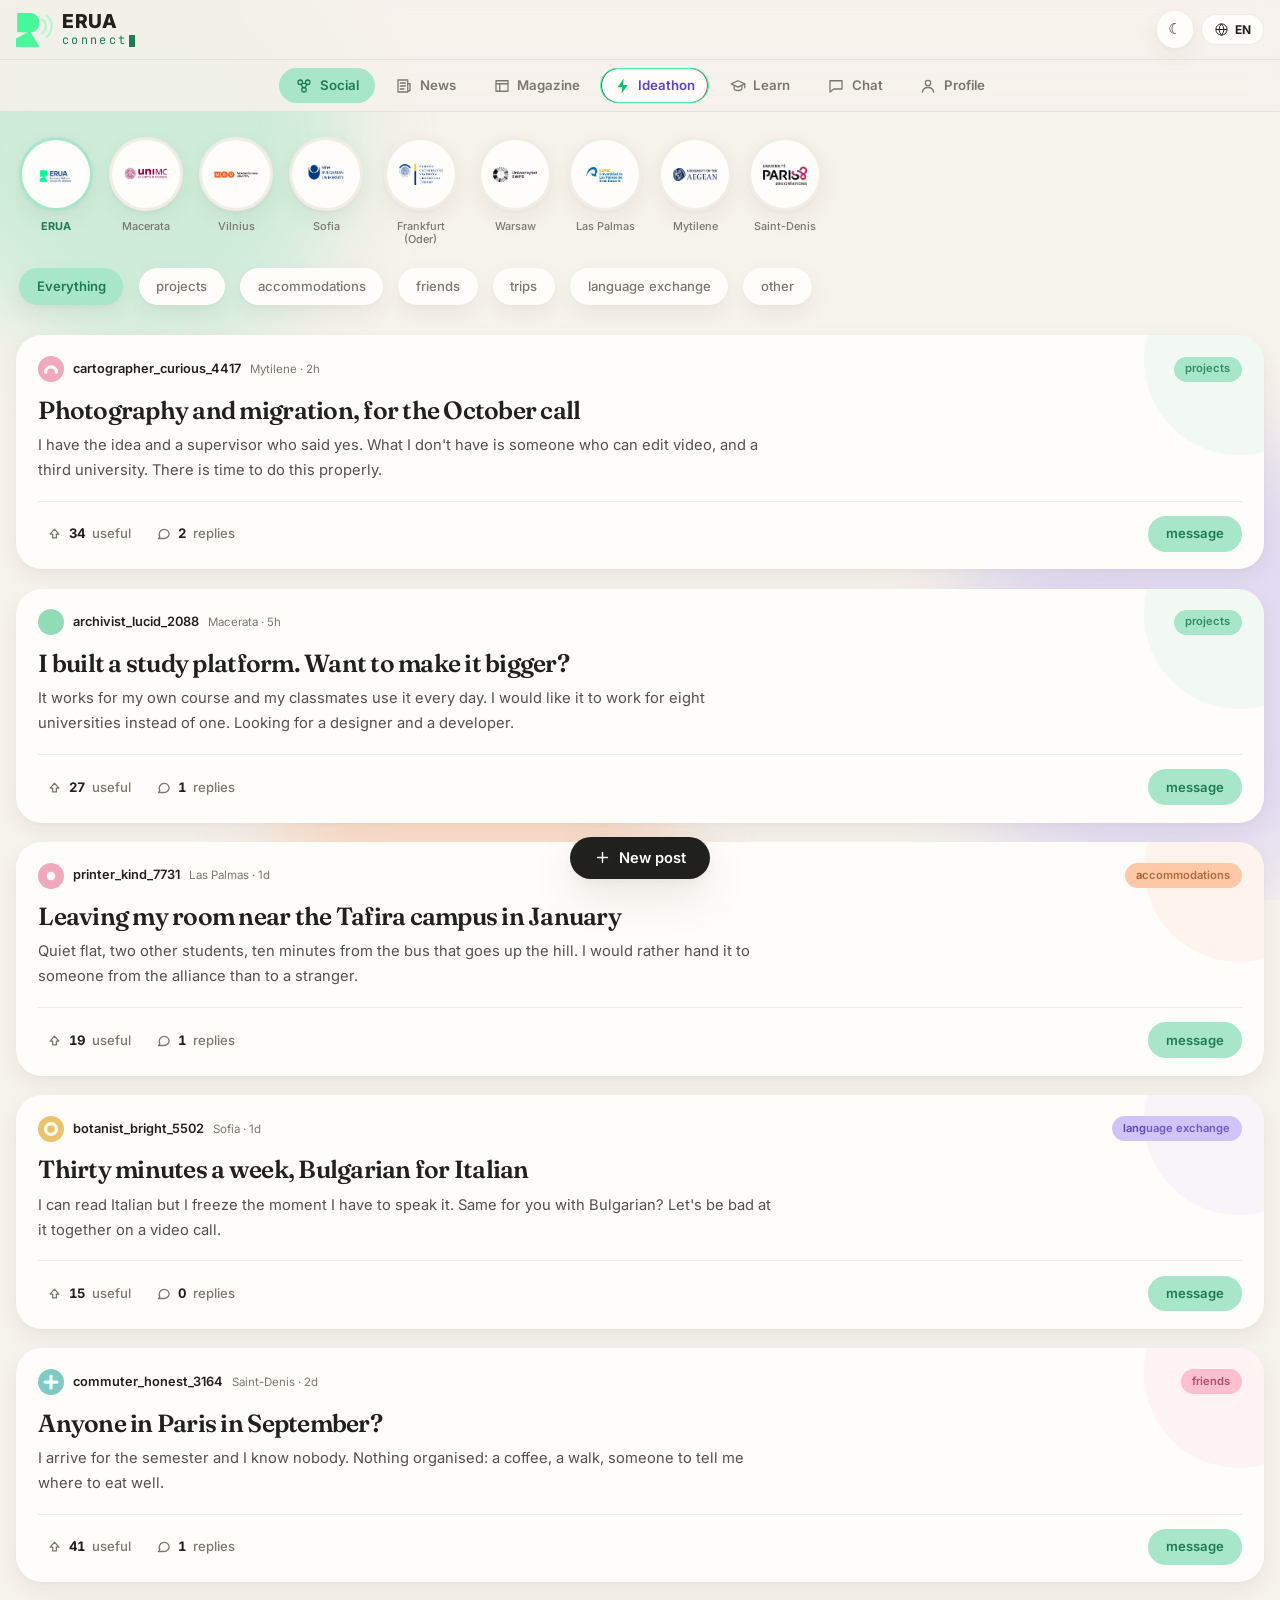
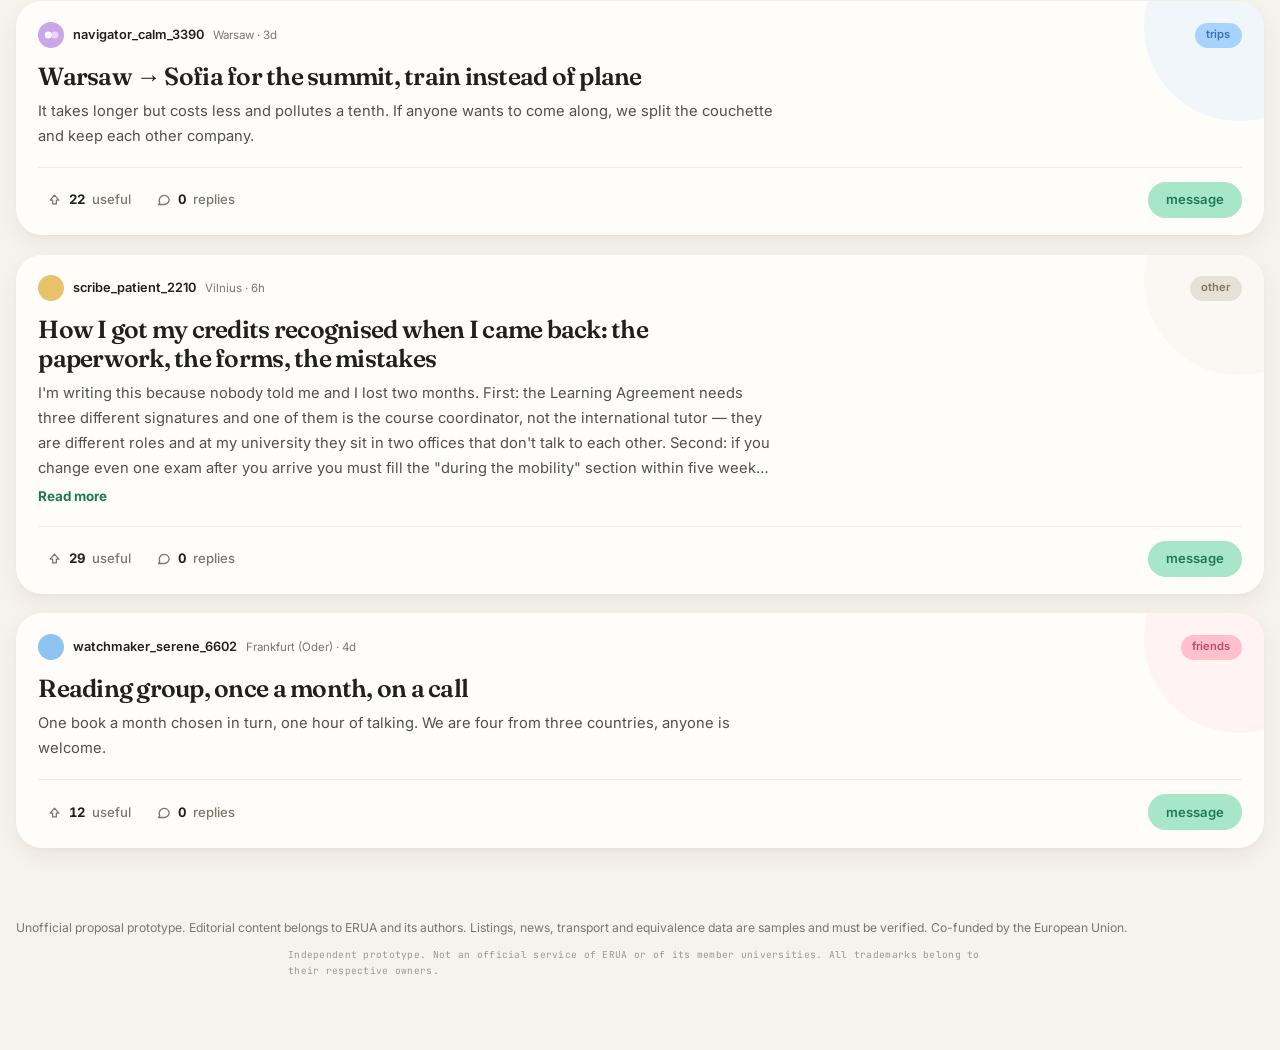
==== index.html @ 78e5e122 "index.html — salvataggio automatico 14/08/2026 23:37" ====
<!DOCTYPE html>
<html lang="en">
<head>
<meta charset="UTF-8">
<meta name="viewport" content="width=device-width, initial-scale=1.0">
<title>Catch-Up · ERUA</title>

<!-- ERUA connect — struttura della pagina.
     Qui dentro c'è solo il markup: lo stile sta in `stile/`, il codice in
     `moduli/`, i testi in `testi/`, i contenuti in `dati/`, le fotografie
     in `immagini/`. Prima era tutto in questo file, 813 KB.
     Vedi riferimento.md §2.4 e STATO.md. -->

<link rel="preconnect" href="https://fonts.googleapis.com">
<link rel="preconnect" href="https://fonts.gstatic.com" crossorigin>

<!-- Prima che il browser chieda la prima fotografia deve arrivare in
     fondo a una fila: questo file, poi `avvio.js` (che è un modulo, e i
     moduli partono differiti), poi gli import del nucleo e della
     navigazione, poi l'import dinamico della rivista, poi il file dei
     dati — e solo allora esistono gli `<img>` da chiedere. Quando le
     fotografie stavano dentro la pagina in base64 (813 KB, fino al
     10/08) questa fila non c'era: erano già qui.

     Non si può togliere la fila senza tornare al file unico, ma si
     possono chiedere in anticipo i moduli che la compongono, invece di
     scoprirli uno dopo l'altro. Solo quelli della prima schermata: gli
     altri devono restare su richiesta (riferimento.md §2.4). -->
<link rel="modulepreload" href="avvio.js">
<link rel="modulepreload" href="configurazione.js">
<link rel="modulepreload" href="moduli/lingua.js">
<link rel="modulepreload" href="moduli/nucleo.js">
<link rel="modulepreload" href="moduli/loghi-incorporati.js">
<link rel="modulepreload" href="moduli/navigazione.js">
<link href="https://fonts.googleapis.com/css2?family=Fraunces:ital,opsz,wght@0,9..144,400..700;1,9..144,400..600&family=Inter:wght@400;500;600;700;800&family=JetBrains+Mono:wght@400;500;700&family=Source+Serif+4:opsz,wght@8..60,400;8..60,600;8..60,700&display=swap" rel="stylesheet">

<!-- L'ordine di questi fogli è quello del file originale e non va
     cambiato: alcune regole si sovrascrivono a vicenda, e spostarne una
     più in su o più in giù cambia l'aspetto delle schede. -->
<link rel="stylesheet" href="stile/base.css">
<link rel="stylesheet" href="stile/rivista.css">
<link rel="stylesheet" href="stile/articolo.css">
<link rel="stylesheet" href="stile/ascolta.css">
<link rel="stylesheet" href="stile/notizie.css">
<link rel="stylesheet" href="stile/sociale.css">
<link rel="stylesheet" href="stile/storie.css">
<link rel="stylesheet" href="stile/ideathon.css">
<link rel="stylesheet" href="stile/didattica.css">
<link rel="stylesheet" href="stile/aula.css">
</head>
<body>
<div class="macchie" aria-hidden="true">
  <svg class="m1" viewBox="0 0 200 200"><path fill="#A8E6C9" d="M43 -60C58 -49 73 -38 79 -22C85 -6 82 14 74 32C66 50 53 65 36 72C19 79 -2 78 -21 71C-40 64 -57 51 -68 33C-79 15 -84 -8 -77 -27C-70 -46 -51 -61 -32 -70C-13 -79 7 -82 23 -78C39 -74 51 -63 43 -60Z" transform="translate(100 100)"/></svg>
  <svg class="m2" viewBox="0 0 200 200"><path fill="#CFC4F7" d="M52 -63C66 -51 74 -33 76 -15C78 3 74 21 64 37C54 53 38 67 19 73C0 79 -21 77 -40 68C-59 59 -76 43 -82 24C-88 5 -83 -18 -71 -35C-59 -52 -40 -63 -21 -70C-2 -77 17 -80 32 -76C47 -72 38 -75 52 -63Z" transform="translate(100 100)"/></svg>
  <svg class="m3" viewBox="0 0 200 200"><path fill="#FFC9A8" d="M48 -57C61 -46 68 -28 71 -10C74 8 73 27 64 43C55 59 38 72 19 76C0 80 -21 75 -39 65C-57 55 -72 40 -78 21C-84 2 -81 -21 -70 -38C-59 -55 -40 -66 -21 -71C-2 -76 17 -75 31 -71C45 -67 35 -68 48 -57Z" transform="translate(100 100)"/></svg>
</div>

<header>
  <!-- Il marchio non si traduce: "ERUA connect" è un nome proprio, e
       Google Translate altrimenti lo rende "ERUA si connette" o simili.
       `translate="no"` lo dice al traduttore, la classe `notranslate` è
       la forma che Google riconosce da sempre: tenerle entrambe costa
       nulla e copre entrambi i casi. -->
  <a class="logo notranslate" translate="no" href="#social" aria-label="ERUA connect">
    <svg class="simbolo" viewBox="0 0 1020 932" aria-hidden="true">
      <path d="M404 0 L440 6 L483 20 L508 32 L524 42 L553 64 L581 92 L603 122 L624 162 L634 190 L643 238 L644 272 L641 308 L627 360 L604 406 L575 444 L550 468 L520 490 L495 504 L471 514 L445 522 L408 530 L408 532 L644 932 L0 932 L0 696 L308 532 L31 530 L31 0 Z" fill="#48F89B"/>
      <g fill="none" stroke="#48F89B" stroke-width="62" stroke-linecap="round">
        <path d="M714 176a230 230 0 0 1 0 380" class="onda o1"/>
        <path d="M846 76a385 385 0 0 1 0 580" class="onda o2"/>
      </g>
    </svg>
    <span class="lockup notranslate" translate="no"><b>ERUA</b><i>connect</i></span>
  </a>
  <div class="destra">
    <button class="btn-tema" id="btn-tema" aria-label="Switch theme">☾</button>
    <div id="google_translate_element" style="display:none"></div>
    <div id="lang-box" class="notranslate" translate="no">
      <button id="lang-btn" type="button" aria-haspopup="true" aria-expanded="false">
        <svg viewBox="0 0 24 24" aria-hidden="true"><circle cx="12" cy="12" r="9"/><path d="M3 12h18"/><path d="M12 3a15 15 0 0 1 4 9 15 15 0 0 1-4 9 15 15 0 0 1-4-9 15 15 0 0 1 4-9Z"/></svg>
        <span id="lang-label">EN</span>
      </button>
      <div id="lang-menu" hidden>
        <div class="lang-nota" translate="no">
          <span class="lang-nota-badge" aria-hidden="true">AI</span>
          <div>
            <span class="lang-nota-eyebrow">AI translation</span>
            <span class="lang-nota-testo">Auto-generated — it may contain mistakes.</span>
          </div>
        </div>
        <button data-lang="en" aria-pressed="true">English</button>
        <button data-lang="it">Italiano</button>
        <button data-lang="fr">Français</button>
        <button data-lang="de">Deutsch</button>
        <button data-lang="es">Español</button>
        <button data-lang="bg">Български</button>
        <button data-lang="pl">Polski</button>
        <button data-lang="el">Ελληνικά</button>
        <button data-lang="lt">Lietuvių</button>
        <button data-lang="da">Dansk</button>
        <button data-lang="pt">Português</button>
        <button data-lang="zh-CN">中文</button>
        <button data-lang="ar">العربية</button>
        <button data-lang="hi">हिन्दी</button>
        <button data-lang="ru">Русский</button>
        <button data-lang="ja">日本語</button>
      </div>
    </div>
  </div>
</header>

<!-- P7 — la traduzione automatica è contenuto prodotto da una macchina e
     va marcata come tale. Il testo lo scrive moduli/lingua.js pescandolo
     da configurazione.js; resta visibile per tutto il tempo in cui la
     pagina è tradotta. -->
<p class="avviso-traduzione" id="avviso-traduzione" role="status" translate="no" hidden></p>

<nav class="tabs" role="tablist" aria-label="Sezioni">
  <button class="tab-btn" role="tab" data-tab="social" aria-selected="true">
    <svg viewBox="0 0 24 24"><circle cx="7" cy="7" r="3"/><circle cx="17" cy="7" r="3"/><circle cx="12" cy="17" r="3"/><path d="M9.6 8.4 14.4 8.4M8.2 9.6 10.6 14.6M15.8 9.6 13.4 14.6"/></svg>
    <span translate="no" data-i18n="Social">Social</span>
  </button>
  <button class="tab-btn" role="tab" data-tab="news" aria-selected="false">
    <svg viewBox="0 0 24 24"><path d="M4 4h13v16H4zM17 9h3v9a2 2 0 0 1-3 0zM7 8h7M7 12h7M7 16h5"/></svg>
    <span translate="no" data-i18n="News">News</span>
  </button>
  <button class="tab-btn" role="tab" data-tab="magazine" aria-selected="false">
    <svg viewBox="0 0 24 24"><path d="M4 5h16v14H4zM4 9h16M9 9v10"/></svg>
    <span translate="no" data-i18n="Magazine">Magazine</span>
  </button>
  <!-- Ideathon: la voce è marcata apposta. È l'unica sezione dove si
       compete per soldi veri, fuori dall'alleanza, ed è quella che in
       sede istituzionale interessa di più: va vista subito. -->
  <button class="tab-btn acceso" role="tab" data-tab="ideathon" aria-selected="false">
    <svg viewBox="0 0 24 24"><path d="M13 2 4.5 13.5H11l-1 8.5 8.5-11.5H12z"/></svg>
    <span translate="no" data-i18n="Ideathon">Ideathon</span>
  </button>
  <button class="tab-btn" role="tab" data-tab="study" aria-selected="false">
    <svg viewBox="0 0 24 24"><path d="M3 9.2 12 5l9 4.2-9 4.2z"/><path d="M6.8 11.4v3.9c0 1.5 2.3 2.7 5.2 2.7s5.2-1.2 5.2-2.7v-3.9"/><path d="M21 9.2v5.2"/></svg>
    <span translate="no" data-i18n="Learn">Learn</span>
  </button>
  <button class="tab-btn" role="tab" data-tab="chat" aria-selected="false">
    <svg viewBox="0 0 24 24"><path d="M4 5h16v11H9l-5 4z"/></svg>
    <span translate="no" data-i18n="Chat">Chat</span>
  </button>
  <button class="tab-btn" role="tab" data-tab="profilo" aria-selected="false">
    <svg viewBox="0 0 24 24"><circle cx="12" cy="8" r="3.6"/><path d="M4.5 20c.8-4 3.8-6 7.5-6s6.7 2 7.5 6"/></svg>
    <span translate="no" data-i18n="Profile">Profile</span>
  </button>
</nav>

<!-- ============ MAGAZINE ============ -->
<section class="pannello" id="p-magazine" role="tabpanel">
  <nav class="modi-mag" id="modi-mag" role="tablist" aria-label="Magazine">
    <button class="modo-mag on" data-mag="leggi" role="tab" aria-selected="true">
      <span data-it="Catch-up!" data-en="Catch-up!">Catch-up!</span></button>
    <button class="modo-mag" data-mag="ascolta" role="tab" aria-selected="false">
      <span data-it="Podcast" data-en="Podcast">Podcast</span></button>
  </nav>
  <div id="mag-leggi">
  <nav class="numeri" id="numeri" role="group" aria-label="Numero della rivista"></nav>
  <div class="storie" id="storie" role="group" aria-label="Filtra per ateneo"></div>

  <div class="barra-feed">
    <button class="chip" id="chip-tutti" aria-pressed="true" translate="no" data-i18n="All">All</button>
    <button class="chip" id="chip-salvati" aria-pressed="false">🔖 Saved <span id="n-salvati">0</span></button>
  </div>
  <div class="griglia" id="feed-griglia"></div>
  </div>
  <div id="mag-ascolta" hidden></div>
  <div class="pod-lettore" id="pod-lettore" hidden>
    <button class="pl-quad" id="pl-quad" aria-label="Play" type="button">
      <img id="pl-thumb" alt="" loading="lazy">
      <span class="pl-onda" id="pl-onda" aria-hidden="true"></span>
      <span class="pl-go" id="pl-go" aria-hidden="true"></span>
      <div class="pl-video" id="pl-video"></div>
    </button>
    <span class="pl-testi"><b id="pl-tit"></b><i id="pl-sub"></i></span>
    <span class="pl-barra"><i id="pl-riemp"></i></span>
    <span class="pl-d" id="pl-d"></span>
    <button class="pl-x" id="pl-x" aria-label="Close" type="button">&#10005;</button>
  </div>
</section>

<!-- ============ STUDY (vetrina) ============ -->
<!-- IDEATHON — un bando europeo vero e chi si sta organizzando per vincerlo.
     Il bando (New European Bauhaus Prizes, Strand B) è reale: categorie,
     premi e sito ufficiale sono quelli della Commissione. Squadre e
     studenti sono inventati per mostrare come funzionerebbe, e la
     sezione lo dichiara in fondo invece di lasciarlo intuire. -->
<section class="pannello" id="p-ideathon" role="tabpanel">
  <!-- Il banner contiene tutto quello che riguarda il bando: gli altri
       bandi fra cui scegliere, la spiegazione e i progetti premiati.
       Prima erano tre blocchi in fila sotto, e chi scorreva li leggeva
       come tre argomenti diversi invece che come uno solo. Quello che
       non entra in un banner senza affollarlo si apre in un foglio. -->
  <div id="idea-bando"></div>
  <div id="idea-conta"></div>
  <div id="idea-squadre"></div>
  <div id="idea-soli"></div>
  <p class="idea-nota" id="idea-nota"></p>
</section>

<section class="pannello" id="p-study" role="tabpanel">


  <div class="st-vie" id="st-vie" role="group" aria-label="Areas"></div>
  <div class="storie st-atenei" id="st-atenei" role="group" aria-label="Universities"></div>
  <div class="st-chips" id="st-chips" role="group" aria-label="Subjects"></div>
  <div id="st-gruppi"></div>

  <p class="st-note" data-it="Contenuti aperti incorporati da YouTube (dominio no-cookie, caricati solo al clic): «Introduction to Psychology» — Open Yale Courses, licenza CC BY-NC-SA; «Justice» — canale ufficiale del corso di M. Sandel, Harvard; «How to Speak» — MIT OpenCourseWare, CC BY-NC-SA; ERUA Podcast — canale ufficiale ERUA, qui usato come video segnaposto dell’area From Students. Progressi, piani di studio e la chat della study room sono di esempio. La disposizione della scrivania e le tue note restano solo su questo dispositivo." data-en="Open content embedded from YouTube (no-cookie domain, loaded only on click): “Introduction to Psychology” — Open Yale Courses, CC BY-NC-SA; “Justice” — official channel of M. Sandel’s Harvard course; “How to Speak” — MIT OpenCourseWare, CC BY-NC-SA; ERUA Podcast — official ERUA channel, used here as the placeholder video for the From Students area. Progress, study plans and the study-room chat are sample data. Desk layout and your notes stay on this device only.">Contenuti aperti incorporati da YouTube.</p>
</section>
<div class="st-velo" id="st-velo"></div>
<div class="st-sheet" id="st-sheet" role="dialog" aria-modal="true" aria-label="Course"></div>

<div class="st-aula" id="st-aula" role="dialog" aria-modal="true" aria-label="Lesson">
  <div class="aula-sfondo" aria-hidden="true">
    <svg class="asf1" viewBox="0 0 200 200"><ellipse cx="100" cy="100" rx="100" ry="88" fill="var(--menta)"/></svg>
    <svg class="asf2" viewBox="0 0 200 200"><ellipse cx="100" cy="100" rx="92" ry="100" fill="var(--lavanda)"/></svg>
    <svg class="asf3" viewBox="0 0 200 200"><ellipse cx="100" cy="100" rx="100" ry="94" fill="var(--pesca)"/></svg>
  </div>
  <div class="aula-testa">
    <button class="aula-indietro" id="aula-indietro">← <span translate="no" data-i18n="Back">Back</span></button>
    <div class="aula-titoli">
      <div class="kick" id="aula-kick"></div>
      <div class="tit" id="aula-tit"></div>
    </div>
    <div class="aula-dock" id="aula-dock" role="group" aria-label="Compartments"></div>
    <button class="aula-reset" id="aula-reset"><svg viewBox="0 0 24 24"><path d="M3 12a9 9 0 1 0 2.9-6.6"/><path d="M3 4v5h5"/></svg><span translate="no" data-i18n="Tidy up">Tidy up</span></button>
    <button class="aula-aiuto" id="aula-aiuto" aria-label="How this works" title="How this works">?</button>
    <button class="stsh-x" id="aula-x" aria-label="Close">✕</button>
  </div>
  <div class="aula-scrivania" id="aula-scrivania" data-slots="3">
    <section class="pann" data-pann="video" aria-label="Video">
      <header class="pann-testa"><span class="pt-punto" style="background:var(--ps,var(--cielo-s))"></span><b data-it="Lezione" data-en="Lesson">Lezione</b><span class="pt-tratto" aria-hidden="true"></span><span class="pt-presa" aria-hidden="true">⋮⋮</span></header>
      <div class="pann-corpo corpo-video"><div id="aula-player"></div></div>
      <div class="aula-comandi" id="aula-comandi" role="group" aria-label="Skip">
        <button class="cm" data-salto="-30" title="−30 s">−30s</button>
        <button class="cm" data-salto="-10" title="−10 s">−10s</button>
        <button class="cm" data-salto="10" title="+10 s">+10s</button>
        <button class="cm" data-salto="30" title="+30 s">+30s</button>
      </div>
    </section>
    <section class="pann" data-pann="tr" id="aula-tr" aria-label="Transcription">
      <header class="pann-testa" id="tr-testa"><span class="pt-punto" style="background:var(--lavanda-s)"></span><b>Transcription</b><span class="fonte" id="tr-fonte"></span><span class="pt-tratto" aria-hidden="true"></span>
        <button class="bd-btn" id="tr-stampa"><svg viewBox="0 0 24 24"><path d="M6 9V3h12v6"/><path d="M6 18H4a2 2 0 0 1-2-2v-5a2 2 0 0 1 2-2h16a2 2 0 0 1 2 2v5a2 2 0 0 1-2 2h-2"/><rect x="6" y="14" width="12" height="8" rx="1"/></svg><span translate="no" data-i18n="Print">Print</span></button>
        <span class="pt-presa" aria-hidden="true">⋮⋮</span></header>
      <div class="pann-corpo tr-corpo" id="tr-corpo"></div>
    </section>
    <section class="pann" data-pann="board" aria-label="Board">
      <header class="pann-testa"><span class="pt-punto" style="background:var(--menta-s)"></span><b>Board</b><span class="bd-conta" id="bd-conta"></span><span class="pt-tratto" aria-hidden="true"></span>
        <button class="bd-btn" id="bd-stampa"><svg viewBox="0 0 24 24"><path d="M6 9V3h12v6"/><path d="M6 18H4a2 2 0 0 1-2-2v-5a2 2 0 0 1 2-2h16a2 2 0 0 1 2 2v5a2 2 0 0 1-2 2h-2"/><rect x="6" y="14" width="12" height="8" rx="1"/></svg><span data-it="Stampa / PDF" data-en="Print / PDF">Stampa / PDF</span></button>
        <span class="pt-presa" aria-hidden="true">⋮⋮</span></header>
      <div class="pann-corpo corpo-board">
        <div class="bd-hint" data-it="Scrivi liberamente, come su un bloc notes: si salva da solo. Le sottolineature dalla trascrizione atterrano qui a capo, con la freccia per il tuo appunto." data-en="Write freely, like on a notepad: it saves itself. Highlights from the transcription land here on a new line, with the arrow for your note.">Scrivi liberamente, come su un bloc notes: si salva da solo. Le sottolineature dalla trascrizione atterrano qui a capo, con la freccia per il tuo appunto.</div>
        <div class="bd-foglio" id="bd-foglio" contenteditable="true" role="textbox" aria-multiline="true" spellcheck="false" aria-label="Board"></div>
      </div>
    </section>
  </div>
  <div class="aula-tut" id="aula-tut" hidden>
    <div class="aula-tut-card" role="dialog" aria-modal="true" aria-label="How the study room works">
      <div class="aula-tut-kick" translate="no" data-i18n="Your study room">Your study room</div>
      <h3 translate="no" data-i18n="Build it the way you like">Build it the way you like</h3>
      <div class="aula-tut-corpo">
      <div class="aula-tut-anim" id="aula-tut-anim" aria-hidden="true"></div>
      <ul class="aula-tut-lista">
        <li><span class="ic" aria-hidden="true">⇄</span><div><b>Drag to swap.</b> Grab a panel by its header and drop it onto another to switch their places.</div></li>
        <li><span class="ic" aria-hidden="true">👁</span><div><b>Show or hide.</b> Use the eyes at the top to turn a panel off — the others grow to fill the space. One panel always stays on.</div></li>
        <li><span class="ic" aria-hidden="true">✎</span><div><b>Highlight &amp; note.</b> Select any line in the transcription and hit Highlight: it drops onto the board with an arrow, ready for your own note.</div></li>
        <li><span class="ic" aria-hidden="true">✓</span><div><b>It saves itself.</b> Your layout and your notes stay on this device — close and come back, they're still here.</div></li>
      </ul>
      </div>
      <button class="aula-tut-ok" id="aula-tut-ok" translate="no" data-i18n="Got it">Got it</button>
    </div>
  </div>
</div>
<div class="ev-float" id="ev-float">
  <button id="ev-add"><svg viewBox="0 0 24 24"><path d="m9 11-6 6v3h9l3-3"/><path d="m22 12-4.6 4.6a2 2 0 0 1-2.8 0l-5.2-5.2a2 2 0 0 1 0-2.8L14 4l8 8Z"/></svg><span translate="no" data-i18n="Highlight">Highlight</span></button>
  <span class="sep"></span>
  <button id="ev-del"><svg viewBox="0 0 24 24"><path d="M18 6 6 18M6 6l12 12"/></svg><span translate="no" data-i18n="Remove">Remove</span></button>
</div>

<!-- ============ NEWS ============ -->
<section class="pannello" id="p-news" role="tabpanel">

  <div class="storie" id="news-atenei" role="group" aria-label="Filter by university"></div>
  <div class="news-conta" id="news-conta"></div>
  <div class="news-lista" id="news-lista"></div>
  <nav class="news-pagine" id="news-pagine" aria-label="Pagine"></nav>
</section>

<!-- ============ SOCIAL ============ -->
<section class="pannello attivo" id="p-social" role="tabpanel">

  <!-- gli atenei, come nel magazine -->
  <div class="storie" id="sc-atenei" role="group" aria-label="Filter by university"></div>

  <!-- di cosa si parla -->
  <div class="fila sc-fila" id="sc-filtri" role="group" aria-label="Filter by topic"></div>

  <!-- i post -->
  <div class="sc-lista" id="thread-lista"></div>

  <button class="sc-piu" id="btn-apri-scrivi"><svg viewBox="0 0 24 24" width="17" height="17" fill="none" stroke="currentColor" stroke-width="2" stroke-linecap="round"><path d="M12 5v14M5 12h14"/></svg><span translate="no" data-i18n="New post">New post</span></button>

  <div class="sc-foglio" id="sc-foglio" hidden>
    <div class="sc-foglio-int">
      <div class="sc-chi">
        <span id="sc-mia-faccia"></span>
        <b id="mio-nick">—</b>
        <button class="sc-dado" id="btn-rigenera">↻ <span data-it="nuovo nome" data-en="new name">new name</span></button>
        <button class="sc-x" id="btn-chiudi-scrivi" aria-label="Close">✕</button>
      </div>
      <textarea id="board-testo" placeholder="What do you need? A teammate, a room, someone to travel with…" aria-label="New post"></textarea>
      <div class="fila sc-fila" id="chips-tag" style="padding:.7rem 0 0;margin:0"></div>
      <button class="sc-btn" id="btn-pubblica" style="width:100%;margin-top:.8rem" translate="no" data-i18n="Post">Post</button>
    </div>
  </div>
</section>

<!-- ============ CHAT ============ -->
<section class="pannello" id="p-chat" role="tabpanel">
  <div class="intesta">
    <span class="display">Chat</span>
    <p data-it="Messaggi diretti fra studenti dell'alleanza." data-en="Direct messages between students of the alliance.">Messaggi diretti fra studenti dell'alleanza.</p>
  </div>
  <span class="demo-mini" style="display:inline-block;margin-bottom:1rem" data-it="Anteprima · non ancora attiva" data-en="Preview · not switched on yet">Anteprima · non ancora attiva</span>
  <div class="tool">
    <h3 data-it="Perché non è ancora accesa" data-en="Why it is not on yet">Perché non è ancora accesa</h3>
    <p class="sub" data-it="Messaggi privati fra studenti di otto paesi richiedono moderazione, segnalazioni, blocco utenti e una risposta chiara alla domanda «chi risponde se succede qualcosa». È progettata, non attivata: seconda fase, quando l'alleanza decide chi la gestisce." data-en="Private messaging between students of eight countries needs moderation, reporting, blocking and a clear answer to who is responsible if something goes wrong. It is designed, not deployed: phase two, once the alliance decides who runs it.">Messaggi privati fra studenti di otto paesi richiedono moderazione, segnalazioni, blocco utenti e una risposta chiara alla domanda «chi risponde se succede qualcosa». È progettata, non attivata: seconda fase, quando l'alleanza decide chi la gestisce.</p>
    <div class="bolle">
      <div class="bolla"><small>archivista_lucido_2088 · UNIMC</small><span data-it="Ciao! Ho visto il tuo post sulla Bottom-Up Call — cerchi ancora un designer?" data-en="Hey! Saw your post about the Bottom-Up Call — still looking for a designer?">Ciao! Ho visto il tuo post sulla Bottom-Up Call — cerchi ancora un designer?</span></div>
      <div class="bolla mia"><small data-it="tu" data-en="you">tu</small><span data-it="Sì! Vieni alla sessione informativa del 22 settembre?" data-en="Yes! Are you coming to the info session on 22 September?">Sì! Vieni alla sessione informativa del 22 settembre?</span></div>
      <div class="bolla"><small>archivista_lucido_2088 · UNIMC</small><span data-it="Ci sono. Dopo scriviamo insieme la proposta." data-en="I am. Let's write the proposal together after that.">Ci sono. Dopo scriviamo insieme la proposta.</span></div>
    </div>
  </div>
</section>

<!-- ============ PROFILO ============ -->
<section class="pannello" id="p-profilo" role="tabpanel">
  <div class="profilo-testa">
    <span class="anello"><span class="avatar">UNIMC</span></span>
    <div>
      <div class="nome" id="profilo-nick">—</div>
      <div class="sotto" data-it="UNIMC · verificato con account di ateneo" data-en="UNIMC · verified with university account">UNIMC · verificato con account di ateneo</div>
    </div>
  </div>

  <div class="intesta">
    <span class="display" data-it="Cosa offri, cosa cerchi" data-en="What you offer, what you need">Cosa offri, cosa cerchi</span>
    <p data-it="I toggle rendono visibile agli altri quello che puoi mettere a disposizione. Niente sezioni separate: tutto vive qui." data-en="Toggles show others what you can offer. No separate sections: it all lives here.">I toggle rendono visibile agli altri quello che puoi mettere a disposizione. Niente sezioni separate: tutto vive qui.</p>
  </div>
  <div class="toggle-lista" id="toggle-lista"></div>

  <div class="intesta" style="margin-top:1.8rem">
    <span class="display">Ambassador</span>
    <p data-it="La rete degli 8 atenei · PDF pagg. 21–22" data-en="The network of the 8 universities · PDF pp. 21–22">La rete degli 8 atenei · PDF pagg. 21–22</p>
  </div>
  <div class="amb-griglia" id="amb-griglia"></div>

  <div class="mega-call">
    <span class="display" translate="no" data-i18n="Become a contributor">Become a contributor</span>
    <p data-it="Catch-Up cerca articoli, foto, video e audio dagli studenti di tutti gli 8 atenei. Max 1000 parole." data-en="Catch-Up wants articles, photos, videos and audio from students of all 8 universities. Max 1,000 words.">Catch-Up cerca articoli, foto, video e audio dagli studenti di tutti gli 8 atenei. Max 1000 parole.</p>
    <a href="https://erua-eui.eu/get-involved/as-a-student/student-engagement/erua-student-magazine/" data-it="Candidati" data-en="Apply">Candidati</a>
  </div>
</section>

<footer>
  <p data-it="Prototipo non ufficiale a scopo di proposta. Contenuti editoriali di ERUA e dei rispettivi autori. Dati di annunci, notizie, trasporti ed equivalenze sono di esempio e vanno verificati. Co-finanziato dall'Unione Europea." data-en="Unofficial proposal prototype. Editorial content belongs to ERUA and its authors. Listings, news, transport and equivalence data are samples and must be verified. Co-funded by the European Union.">Prototipo non ufficiale a scopo di proposta. Contenuti editoriali di ERUA e dei rispettivi autori. Dati di annunci, notizie, trasporti ed equivalenze sono di esempio e vanno verificati. Co-finanziato dall'Unione Europea.</p>

  <!-- §6.4 — dicitura dovuta, in inglese, su ogni pagina. Non e' una
       formula di cortesia: e' quello che distingue un prototipo
       indipendente da qualcosa che si spaccia per servizio ufficiale, ed
       e' tanto piu' necessaria adesso che la sezione Move mostra i
       marchi di centinaia di atenei per identificarli. Resta in inglese
       e fuori dalla traduzione automatica: e' una dichiarazione
       giuridica, e deve dire sempre la stessa cosa. -->
  <p class="marchi" translate="no" lang="en">Independent prototype. Not an official service of ERUA
     or of its member universities. All trademarks belong to their respective owners.</p>
</footer>

<section class="pannello pagina-art" id="p-articolo" role="tabpanel" aria-label="Article">
  <div class="art-barra">
    <button class="art-indietro" id="btn-indietro">← <span data-it="Magazine" data-en="Magazine">Magazine</span></button>
    <div class="art-avanz"><span id="art-avanz-riemp"></span></div>
    <span class="art-resta" id="art-resta"></span>
    <button class="art-avanti" id="btn-avanti"><span data-it="Prossimo" data-en="Next">Next</span> →</button>
  </div>
  <div class="art" id="art"></div>
  <p class="suggerimento-gesti" data-it="Trascina a destra per il prossimo · a sinistra per tornare" data-en="Swipe right for the next story · left to go back">Swipe right for the next story · left to go back</p>
  <div class="art-piede">
    <button class="art-grosso indietro" id="btn-indietro2">← <span translate="no" data-i18n="Back to Magazine">Back to Magazine</span></button>
    <button class="art-grosso avanti" id="btn-avanti2"></button>
  </div>
</section>
<div class="storie-viewer" id="storie-viewer" role="dialog" aria-modal="true" aria-label="Story"></div>
<div class="lente" id="lente" role="dialog" aria-modal="true" aria-label="Foto">
  <button class="via" id="lente-via" aria-label="Chiudi">✕</button>
  <img id="lente-img" alt="">
</div>
<!-- Il foglio: una finestra che si apre sopra la pagina per un contenuto
     lungo — la scheda di un bando, la storia di un progetto premiato.
     La lente qui sopra serve alle fotografie e basta; questo serve al
     testo, e sono due cose diverse abbastanza da non condividere una
     scatola. Il contenuto lo scrive il modulo che lo apre. -->
<div class="foglio" id="foglio" role="dialog" aria-modal="true" aria-hidden="true">
  <div class="fg-scatola" role="document">
    <button class="fg-via" id="foglio-via" aria-label="Chiudi">✕</button>
    <div class="fg-dentro" id="foglio-dentro"></div>
  </div>
</div>
<div class="toast" id="toast" role="status"></div>

<!-- Il traduttore NON si carica da qui: lo carica `moduli/lingua.js`,
     dopo aver definito la funzione che il traduttore chiama. Un tag
     `<script>` normale qui partirebbe prima dei moduli, che sono
     differiti, e la traduzione non si accenderebbe.
     Scrive un cookie proprio (`googtrans`): è un cookie di terzi e va
     dichiarato nell'informativa (riferimento.md §7.4). Le sue origini
     vanno elencate nella CSP (§3.8): stanno in `configurazione.js`,
     sotto `traduzione.origini`. -->

<!-- L'unico script della pagina. Tira su lingua, tema e navigazione; il
     resto arriva quando si entra in una sezione. -->
<script type="module" src="avvio.js"></script>
</body>
</html>
---- stile/base.css ----
/* ERUA connect — base.css

   Fondamenta: palette chiara e notturna, caratteri, intestazione,
   navigazione fra sezioni, fondo animato, elementi comuni.

   Ricavato da index.html, righe 10-196 del file unico.
   Vedi riferimento.md §2.4. */

:root{
  /* CHIARO — carta calda, ombre morbide, nessun bordo duro */
  --bg:#F6F2EC; --sup:#FFFDFA; --sup2:#F1ECE4;
  --bordo:rgba(32,32,29,.07); --bordo2:rgba(32,32,29,.13);
  --testo:#20201D; --testo2:#7A776F;
  --live:#1E7A54; --live-pieno:#A8E6C9;
  --cuore:#C0405C;
  --ombra:0 2px 4px rgba(60,50,40,.03), 0 8px 24px rgba(60,50,40,.06);
  --ombra-alta:0 4px 8px rgba(60,50,40,.05), 0 18px 44px rgba(60,50,40,.11);
  --vetro:rgba(246,242,236,.86);
  --menta:#A8E6C9; --lavanda:#CFC4F7; --pesca:#FFC9A8; --cielo:#A9D3FF; --rosa:#FFC0CE; --sabbia:#E7E0D5;
  --menta-s:#1E7A54; --lavanda-s:#5B45B8; --pesca-s:#A85A26; --cielo-s:#255E9E; --rosa-s:#A33A55; --sabbia-s:#6B5F4E;
  --anello:linear-gradient(140deg,#A8E6C9,#CFC4F7 55%,#FFC9A8);
  --font-display:"Fraunces",Georgia,serif;
  --font-sans:"Inter",system-ui,sans-serif;
  --font-lettura:"Source Serif 4",Georgia,serif;
  --font-mono:"JetBrains Mono",ui-monospace,monospace;
  --r:26px;
}
/* NOTTE — non e` il chiaro rovesciato. La carta calda diventa inchiostro
   bluastro, i pastelli si abbassano perche` su fondo scuro gridano, il
   testo non e` bianco puro (stanca) e le foto si spengono di un soffio. */
html[data-tema="scuro"]{
  --bg:#12141A; --sup:#1A1D25; --sup2:#222630;
  --bordo:rgba(255,255,255,.06); --bordo2:rgba(255,255,255,.12);
  --testo:#E6E3DC; --testo2:#8D93A1;
  --live:#7FD3A8; --live-pieno:#7FD3A8;
  --cuore:#E8A6B4;
  --ombra:0 1px 2px rgba(0,0,0,.4), 0 8px 24px rgba(0,0,0,.34);
  --ombra-alta:0 4px 12px rgba(0,0,0,.5), 0 24px 60px rgba(0,0,0,.5);
  --vetro:rgba(18,20,26,.9);
  /* pastelli di notte: stessa tinta, meno luce */
  --menta:#2F6B52; --lavanda:#453C6B; --pesca:#6E4A34; --cielo:#2C4A6B;
  --rosa:#6B3A46; --sabbia:#3A3730;
  --menta-s:#9BE0BE; --lavanda-s:#C3B8F0; --pesca-s:#F0BE9C; --cielo-s:#9FC9F0; --rosa-s:#F0B4C2;
}
html[data-tema="scuro"] img{filter:brightness(.88) contrast(1.02)}
html[data-tema="scuro"] .scatto-art,html[data-tema="scuro"] .f-foto img{
  filter:brightness(.84) saturate(.86) contrast(1.05)}
/* il riquadro dell'editoriale di notte si rovescia: chiaro su scuro non serve */
html[data-tema="scuro"] .post.f-editoriale{background:var(--sup2);color:var(--testo);
  border:1px solid var(--bordo2)}
html[data-tema="scuro"] .ed-tit{color:var(--testo)}
html[data-tema="scuro"] .ed-somm{color:var(--testo2)}
html[data-tema="scuro"] .ed-eti{color:var(--menta-s)}
html[data-tema="scuro"] .ed-leggi{background:var(--menta-s);color:#0B1F14}
/* la scheda d'inchiostro di notte non puo` essere nera su nero */
html[data-tema="scuro"] .post.f-inchiostro{background:var(--sup2);border:1px solid var(--bordo2)}
html[data-tema="scuro"] .post.f-inchiostro .f-tit{color:var(--testo)}
html[data-tema="scuro"] .art-contenuto mark,html[data-tema="scuro"] .art-contenuto mark.forte{
  background:linear-gradient(180deg,transparent 52%,rgba(155,224,190,.28) 52%);color:inherit}
.macchie{position:fixed;inset:0;z-index:0;pointer-events:none;overflow:hidden}
.macchie svg{position:absolute;filter:blur(40px);opacity:.5}
html[data-tema="scuro"] .macchie svg{opacity:.26}
.m1{top:-8rem;left:-9rem;width:34rem;height:34rem;animation:vaga 22s ease-in-out infinite}
.m2{top:24rem;right:-12rem;width:36rem;height:36rem;animation:vaga 27s ease-in-out infinite reverse}
.m3{bottom:-14rem;left:18%;width:32rem;height:32rem;animation:vaga 31s ease-in-out infinite}
@keyframes vaga{0%,100%{transform:translate(0,0) scale(1)}50%{transform:translate(2rem,-1.5rem) scale(1.08)}}
header,nav.tabs,.pannello,footer,.lettore,.lente,.storie-viewer,.sc-foglio,.sc-piu,.toast{position:relative;z-index:1}

*{margin:0;padding:0;box-sizing:border-box}
html{scroll-behavior:smooth}
@media (prefers-reduced-motion: reduce){
  html{scroll-behavior:auto}
  *,*::before,*::after{animation:none!important;transition:none!important}
}
body{
  background:var(--bg);color:var(--testo);
  font-family:var(--font-sans);font-size:.95rem;line-height:1.6;
  padding-bottom:2.4rem;
}
/* quando il lettore podcast e` agganciato in basso, il contenuto gli lascia spazio */
body.pod-aperta{padding-bottom:9rem}
::selection{background:var(--testo);color:var(--sup)}
/* Il pulsante parte nudo. `color:inherit` da solo era una trappola: il
   pulsante prendeva il colore del testo intorno — bianco, dentro il
   banner scuro — e teneva il fondo grigio di serie del browser, cioè
   bianco su grigio. Ogni pulsante del sito si dipinge da sé, quindi il
   fondo di serie non serve mai e nasconde solo gli errori. */
button{font:inherit;cursor:pointer;color:inherit;background:none;border:0}
input,select,textarea{font:inherit;color:var(--testo)}
.display{font-family:var(--font-display);font-weight:600;letter-spacing:-.02em}

/* HEADER */
header{
  position:sticky;top:0;z-index:60;
  background:var(--vetro);backdrop-filter:blur(14px);-webkit-backdrop-filter:blur(14px);
  border-bottom:1px solid var(--bordo);
  display:flex;align-items:center;justify-content:space-between;gap:.7rem;padding:.7rem 1rem;
}
.logo{display:flex;align-items:center;gap:.55rem;min-width:0;text-decoration:none;color:inherit}
.logo .simbolo{height:34px;width:auto;flex:0 0 auto;display:block}
.logo .onda{opacity:.35}
.logo .o1{animation:pulsaOnda 2.6s ease-in-out infinite}
.logo .o2{animation:pulsaOnda 2.6s ease-in-out .35s infinite}
@keyframes pulsaOnda{0%,100%{opacity:.22}45%{opacity:1}}
.logo .lockup{display:flex;flex-direction:column;line-height:1;min-width:0}
.logo .lockup b{font-family:var(--font-sans);font-weight:800;font-size:1.2rem;
  letter-spacing:.03em;color:var(--testo)}
.logo .lockup i{font-style:normal;font-family:"JetBrains Mono",ui-monospace,monospace;
  font-weight:400;font-size:.74rem;letter-spacing:.2em;color:var(--menta-s);
  margin-top:.22rem;display:flex;align-items:center}
.logo .lockup i::after{content:"";width:.5em;height:1.05em;background:var(--menta-s);
  margin-left:.12em;animation:cursore 1.15s steps(1) infinite}
@keyframes cursore{0%,49%{opacity:1}50%,100%{opacity:0}}
.logo .display{font-size:1.3rem;letter-spacing:-.04em}
.destra{display:flex;align-items:center;gap:.5rem}
.xp-chip{display:flex;align-items:center;gap:.5rem;background:var(--sup);border:1px solid var(--bordo);border-radius:99px;font-size:.72rem;font-weight:700;padding:.3rem .7rem;white-space:nowrap}
.xp-chip .fiamma{color:#FF7A00}
@media(max-width:420px){.xp-chip .fiamma{display:none}}
.btn-tema{width:2.3rem;height:2.3rem;border-radius:50%;background:var(--sup);
  box-shadow:var(--ombra);border:0;color:var(--testo);font-size:.95rem;
  display:grid;place-items:center;flex:0 0 auto}
.btn-tema:focus-visible{outline:2px solid var(--live);outline-offset:2px}
#lang-box{position:relative}
#lang-btn{display:flex;align-items:center;gap:.35rem;background:var(--sup);border:1px solid var(--bordo);
  border-radius:99px;font-size:.75rem;font-weight:700;padding:.32rem .75rem;color:var(--testo)}
#lang-btn svg{width:15px;height:15px;stroke:currentColor;fill:none;stroke-width:1.6}
#lang-btn:focus-visible{outline:2px solid var(--live);outline-offset:2px}
#lang-menu{position:absolute;right:0;top:calc(100% + .5rem);z-index:70;
  background:var(--sup);border:1px solid var(--bordo2);border-radius:18px;padding:.5rem;
  display:flex;flex-direction:column;gap:.1rem;min-width:214px;
  max-height:min(70vh,440px);overflow-y:auto;overscroll-behavior:contain;
  box-shadow:var(--ombra-alta)}
#lang-menu[hidden]{display:none}
#lang-menu button{display:flex;align-items:center;justify-content:space-between;gap:.6rem;
  width:100%;text-align:left;font-family:var(--font-sans);font-size:.9rem;font-weight:600;
  line-height:1.2;padding:.55rem .7rem;border-radius:12px;background:none;border:0;
  color:var(--testo);white-space:nowrap;cursor:pointer;transition:background .12s ease,color .12s ease}
#lang-menu button:hover{background:var(--sup2)}
#lang-menu button[aria-pressed="true"]{background:var(--menta);color:var(--menta-s)}
#lang-menu button[aria-pressed="true"]::after{content:"\2713";font-size:.8rem;font-weight:700;opacity:.85}
#lang-menu button:focus-visible{outline:2px solid var(--live);outline-offset:-2px}
.lang-nota{display:flex;gap:.5rem;align-items:flex-start;margin:.05rem .3rem .35rem;
  padding:.1rem .05rem .55rem;border-bottom:1px solid var(--bordo2)}
.lang-nota-badge{flex:0 0 auto;margin-top:.05rem;font-family:var(--font-mono);font-size:.56rem;
  font-weight:700;letter-spacing:.03em;line-height:1;padding:.22rem .32rem;border-radius:6px;
  background:var(--menta);color:var(--menta-s)}
.lang-nota-eyebrow{display:block;font-family:var(--font-mono);font-size:.55rem;font-weight:700;
  letter-spacing:.16em;text-transform:uppercase;color:var(--testo2)}
.lang-nota-testo{display:block;margin-top:.15rem;font-size:.75rem;line-height:1.35;color:var(--testo2)}
/* la barra di Google Translate non deve spostare la pagina */
body{top:0 !important}
.skiptranslate iframe{display:none !important}

/* TABS — in alto su tutti gli schermi, subito sotto la testata */
nav.tabs{
  position:sticky;top:3.3rem;z-index:50;display:flex;
  background:var(--vetro);backdrop-filter:blur(14px);-webkit-backdrop-filter:blur(14px);
  border-bottom:1px solid var(--bordo);
  padding:.45rem .6rem;
  overflow-x:auto;scrollbar-width:none;gap:.25rem;
}
nav.tabs::-webkit-scrollbar{display:none}
.tab-btn{
  background:none;border:0;color:var(--testo2);flex:0 0 auto;
  display:flex;flex-direction:row;align-items:center;gap:.4rem;
  font-size:.74rem;font-weight:600;padding:.4rem .85rem;border-radius:99px;
  white-space:nowrap;
}
.tab-btn svg{width:17px;height:17px;stroke:currentColor;fill:none;stroke-width:1.7;stroke-linecap:round;stroke-linejoin:round}
.tab-btn[aria-selected="true"]{background:var(--menta);color:var(--menta-s)}
.tab-btn:focus-visible{outline:2px solid var(--live);outline-offset:2px}
@media(min-width:820px){
  nav.tabs{justify-content:center;gap:.3rem;padding:.5rem 1rem;overflow:visible}
  .tab-btn{font-size:.83rem;padding:.42rem 1rem}
  .tab-btn svg{width:18px;height:18px}
}

/* PANNELLI */
.pannello{display:none;max-width:1600px;margin:0 auto;padding:1.1rem 1rem 3rem}
.pannello.attivo{display:block;animation:entra .18s ease}
@keyframes entra{from{opacity:.4;transform:translateY(8px)}to{opacity:1;transform:none}}
.intesta{margin:.5rem 0 1rem}
.intesta .display{font-size:clamp(1.5rem,4vw,2rem)}
.intesta p{color:var(--testo2);font-size:.85rem;margin-top:.1rem}
.demo-mini{font-size:.62rem;font-weight:700;color:var(--testo2);border:1px solid var(--bordo2);border-radius:99px;padding:.14rem .55rem;white-space:nowrap}

/* CHIPS FILTRO */
.chips{display:flex;gap:.45rem;overflow-x:auto;padding:.1rem .1rem .9rem;scrollbar-width:none}
.chips::-webkit-scrollbar{display:none}
.chip{
  flex:0 0 auto;background:var(--sup);border:0;box-shadow:var(--ombra);border-radius:99px;
  font-size:.82rem;font-weight:500;color:var(--testo2);padding:.5rem 1.1rem;
  transition:transform .14s ease;
}
.chip:hover{transform:translateY(-1px)}
.chip[aria-pressed="true"]{background:var(--sf,var(--menta));color:var(--sc,var(--menta-s));font-weight:600}
.chip:focus-visible{outline:2px solid var(--live);outline-offset:2px}

.barra-feed{display:flex;gap:.45rem;margin-bottom:.9rem}

/* AVVISO DI TRADUZIONE AUTOMATICA (P7)
   Compare sotto l'intestazione quando la lingua scelta non è quella in
   cui i contenuti sono scritti. Deve essere leggibile ma non gridare:
   è un'informazione dovuta, non un allarme. Il fondo sabbia lo stacca
   dalla pagina senza usare il rosso, che qui significherebbe errore. */
.avviso-traduzione{
  margin:0;padding:.5rem 1.1rem;
  background:var(--sabbia);color:var(--sabbia-s);
  font-family:var(--font-mono);font-size:.68rem;line-height:1.5;
  letter-spacing:.02em;text-align:center;
  border-bottom:1px solid var(--bordo);
  position:relative;z-index:1}
.avviso-traduzione[hidden]{display:none}
@media (max-width:640px){ .avviso-traduzione{font-size:.62rem;padding:.45rem .8rem} }

/* Spazio in fondo alla pagina. Il pulsante "New post" sta fisso sopra
   tutto e occupa gli ultimi quattro centimetri dello schermo: senza
   questo margine, l'ultima riga della dicitura gli finisce sotto.

   Vale sempre, non solo dove il pulsante compare: una regola che
   dipende da quale sezione è aperta è una regola che un giorno smette
   di valere senza che nessuno se ne accorga. Sei righe di spazio vuoto
   in fondo alle altre sezioni non le guasta. */
footer{padding-bottom:6rem}

/* DICITURA SUI MARCHI (§6.4)
   Deve essere leggibile senza gridare: chi la cerca la trova, chi
   naviga non ne è disturbato. Non si traduce — è una dichiarazione
   giuridica e deve dire sempre la stessa cosa. */
footer .marchi{margin:.6rem auto 0;max-width:44rem;
  font-family:var(--font-mono);font-size:.6rem;line-height:1.7;
  letter-spacing:.03em;color:var(--testo2);opacity:.72}

/* SCHELETRI CHE LUCCICANO
   Servono a non far vedere il vuoto. Il vuoto, per chi guarda, è
   indistinguibile da un guasto: uno pensa che il sito sia rotto e se ne
   va prima che i dati arrivino. Uno scheletro che luccica dice due cose
   insieme — «c'è qualcosa» e «sta arrivando» — e in più mostra già la
   forma di quello che comparirà, così l'occhio non deve reimpostarsi.

   La sezione dei corsi lo faceva già, da sola. Queste classi sono la
   stessa idea resa disponibile a tutte le sezioni. */
.scheletro{pointer-events:none;user-select:none}
.scheletro .sk{position:relative;overflow:hidden;background:var(--sup2);border-radius:9px}
.scheletro .sk::after{content:"";position:absolute;inset:0;transform:translateX(-100%);
  background:linear-gradient(90deg,transparent,rgba(255,255,255,.6),transparent);
  animation:luccica 1.25s infinite}
html[data-tema="scuro"] .scheletro .sk::after{
  background:linear-gradient(90deg,transparent,rgba(255,255,255,.07),transparent)}
@keyframes luccica{100%{transform:translateX(100%)}}

/* chi ha detto "non farmi girare le animazioni" viene ascoltato: resta
   il riquadro grigio, senza il riflesso che passa (§7.12) */
@media (prefers-reduced-motion:reduce){
  .scheletro .sk::after{animation:none}
}

/* una scheda: fotografia in cima, poi qualche riga di testo */
.sk-scheda{background:var(--sup);border-radius:var(--r);box-shadow:var(--ombra);
  overflow:hidden;display:flex;flex-direction:column}
.sk-scheda .sk.foto{aspect-ratio:16/10;border-radius:0}
.sk-scheda .corpo{padding:1.1rem 1.2rem 1.3rem;display:flex;flex-direction:column;gap:.6rem}
.sk-scheda .sk.tit{height:1.3rem;width:82%}
.sk-scheda .sk.riga{height:.8rem}
.sk-scheda .sk.corta{height:.8rem;width:46%}

/* una riga d'elenco: quadratino a sinistra, testo a destra */
.sk-riga{background:var(--sup);border-radius:var(--r);box-shadow:var(--ombra);
  display:flex;gap:.95rem;align-items:center;padding:1rem 1.1rem}
.sk-riga .sk.quad{width:52px;height:52px;border-radius:50%;flex:0 0 auto}
.sk-riga .corpo{flex:1;display:flex;flex-direction:column;gap:.5rem;min-width:0}

/* i cerchi degli atenei in cima alle sezioni */
.sk-cerchi{display:flex;gap:1.1rem;padding:.2rem 0 .4rem}
.sk-cerchi .sk{width:56px;height:56px;border-radius:50%;flex:0 0 auto}

/* ── il foglio ──────────────────────────────────────────────────────
   Una finestra che sale dal basso su telefono e si centra su schermi
   larghi. Sale dal basso perché è lì che sta il pollice: su un telefono
   una finestra che appare al centro obbliga a raggiungere il bordo alto
   per chiuderla.

   Il fondo dietro si scurisce e si sfoca appena: serve a dire che la
   pagina sotto è ancora lì e ti aspetta, invece di farla sparire. */
.foglio{position:fixed;inset:0;z-index:70;display:none;
  background:rgba(20,20,18,.52);-webkit-backdrop-filter:blur(3px);backdrop-filter:blur(3px);
  align-items:flex-end;justify-content:center}
.foglio.aperto{display:flex}

.fg-scatola{position:relative;width:100%;max-width:44rem;max-height:92vh;overflow-y:auto;
  background:var(--sup);color:var(--testo);border-radius:22px 22px 0 0;
  padding:1.5rem 1.25rem 2.5rem;box-shadow:0 -8px 40px rgba(0,0,0,.28);
  animation:fg-sale .26s cubic-bezier(.16,1,.3,1)}
@keyframes fg-sale{from{transform:translateY(22px);opacity:0}to{transform:none;opacity:1}}

/* Il pulsante di chiusura resta fermo mentre il testo scorre: se
   scorresse via, per chiudere bisognerebbe risalire tutto il foglio. */
.fg-via{position:sticky;top:0;float:right;z-index:2;
  width:34px;height:34px;flex:0 0 auto;border:0;border-radius:50%;cursor:pointer;
  background:var(--sup2);color:var(--testo);font-size:.95rem;line-height:1;
  display:grid;place-items:center;box-shadow:var(--ombra)}
.fg-via:hover{background:var(--sup)}
.fg-via:focus-visible{outline:2px solid var(--live);outline-offset:2px}
.fg-dentro{clear:both}

@media (min-width:640px){
  .foglio{align-items:center}
  .fg-scatola{border-radius:22px;max-height:86vh;padding:1.75rem 1.75rem 2rem}
  @keyframes fg-sale{from{transform:scale(.97);opacity:0}to{transform:none;opacity:1}}
}
@media (prefers-reduced-motion:reduce){.fg-scatola{animation:none}}
---- stile/rivista.css ----
/* ERUA connect — rivista.css

   Il feed della rivista: schede di cinque taglie diverse e le
   schede-citazione che spezzano il ritmo.

   Ricavato da index.html, righe 197-289 del file unico.
   Vedi riferimento.md §2.4. */

/* ================= IL FEED — schede di taglie diverse =================
   Le colonne incastrano schede alte e basse: e` li` che nasce l'asimmetria.
   Cinque formati piu` le citazioni, in un ritmo che non si ripete uguale. */
.griglia{column-count:1;column-gap:1.3rem}
@media(min-width:640px){.griglia{column-count:2}}
@media(min-width:1040px){.griglia{column-count:3}}
@media(min-width:1440px){.griglia{column-count:4}}
.post{background:var(--sup);border:0;border-radius:22px;overflow:hidden;box-shadow:var(--ombra);
  transition:transform .18s ease,box-shadow .18s ease;
  break-inside:avoid;-webkit-column-break-inside:avoid;page-break-inside:avoid;
  margin:0 0 1.3rem;display:inline-block;width:100%;position:relative}
.post:hover{transform:translateY(-3px);box-shadow:var(--ombra-alta)}

.f-corpo{padding:1.2rem 1.3rem 1rem;position:relative}
.f-corpo.basso{padding-top:.9rem}
.f-corpo.stretta{padding:1.5rem 1.3rem 1rem}
.f-corpo.pieno{padding:1.7rem 1.4rem 1.1rem}

.f-capo{display:flex;align-items:center;gap:.6rem;margin-bottom:.85rem;
  font-family:var(--font-mono);font-size:.62rem;font-weight:500;letter-spacing:.2em;
  text-transform:uppercase;color:var(--testo2)}
.f-num{font-weight:700;color:var(--ateneo);letter-spacing:0;font-size:.82rem}
.f-min{margin-left:auto}

.f-tit{display:block;width:100%;text-align:left;background:none;border:0;padding:0;
  cursor:pointer;color:var(--testo);font-family:var(--font-display);font-weight:600;
  letter-spacing:-.035em;line-height:1.06;text-wrap:balance;
  font-size:clamp(1.3rem,2.2vw,1.55rem)}
.f-tit.media{font-size:clamp(1.5rem,2.8vw,1.9rem)}
.f-tit.enorme{font-size:clamp(1.85rem,3.4vw,2.5rem);letter-spacing:-.045em;line-height:.98}
.f-tit:hover{color:var(--menta-s)}

.f-somm{font-size:.9rem;line-height:1.6;opacity:.72;margin-top:.7rem}
.f-chi{display:flex;align-items:center;gap:.5rem;margin-top:1rem;
  font-family:var(--font-mono);font-size:.62rem;letter-spacing:.14em;text-transform:uppercase;
  color:var(--testo2)}
.f-av{width:22px;height:22px;border-radius:50%;background:var(--sup2);flex:0 0 auto;
  display:grid;place-items:center;overflow:hidden;padding:3px}
.f-av img{width:100%;height:100%;object-fit:contain}

.f-foto{display:block;width:100%;background:none;border:0;padding:0;cursor:pointer;line-height:0}
.f-foto img{width:100%;height:auto;display:block;
  filter:saturate(.88) contrast(1.05) sepia(.07) brightness(1.01)}

.f-azioni{display:flex;align-items:center;gap:.6rem;padding:.6rem 1.3rem 1.1rem}
.f-leggi{background:none;border:0;padding:0;cursor:pointer;color:var(--menta-s);
  font-family:var(--font-mono);font-size:.68rem;font-weight:700;letter-spacing:.18em;
  text-transform:uppercase;display:inline-flex;align-items:center;gap:.45rem}
.f-leggi .fr,.v-btn .fr{display:inline-block;transition:transform .16s ease}
.f-leggi:hover .fr,.v-btn:hover .fr{transform:translateX(4px)}
.f-azioni .cuore{margin-left:auto}
.f-azioni button{background:none;border:0;cursor:pointer;color:var(--testo2);padding:.2rem;line-height:0}
.f-azioni svg{width:18px;height:18px;stroke:currentColor;fill:none;stroke-width:1.9}
.f-azioni .cuore.on{color:var(--cuore)} .f-azioni .cuore.on svg{fill:currentColor}
.f-azioni .salva.on{color:var(--testo)} .f-azioni .salva.on svg{fill:currentColor}
.f-conta{font-family:var(--font-mono);font-size:.68rem;font-weight:700;color:var(--testo2)}

/* i due accenti forti del ritmo */
.post.f-inchiostro{background:var(--testo)}
.post.f-inchiostro .f-tit{color:var(--sup)}
.post.f-inchiostro .f-tit:hover{color:var(--menta)}
.post.f-inchiostro .f-capo,.post.f-inchiostro .f-chi,
.post.f-inchiostro .f-conta,.post.f-inchiostro .f-azioni button{color:color-mix(in srgb,var(--sup) 62%,transparent)}
.post.f-inchiostro .f-somm{color:var(--sup);opacity:.72}
.post.f-inchiostro .f-leggi{color:var(--menta)}
.post.f-inchiostro .f-num{color:var(--menta)}
.post.f-inchiostro .f-av{background:color-mix(in srgb,var(--sup) 16%,transparent)}
.post.f-fluo{background:var(--menta)}
.post.f-fluo .f-tit,.post.f-fluo .f-somm{color:#0B1F14}
.post.f-fluo .f-capo,.post.f-fluo .f-chi,.post.f-fluo .f-conta,
.post.f-fluo .f-azioni button,.post.f-fluo .f-leggi{color:#0B1F14;opacity:.8}
.post.f-fluo .f-num{color:#0B1F14;opacity:1}
.post.f-fluo .f-av{background:rgba(255,255,255,.55)}

/* la scheda-citazione */
.post.vetrina{background:var(--sf);box-shadow:none;padding:2.6rem 1.5rem 1.5rem}
.post.vetrina:hover{box-shadow:var(--ombra)}
.vetrina .vg{position:absolute;font-family:var(--font-display);font-weight:700;
  font-size:5rem;line-height:.7;color:var(--tx);opacity:.35;pointer-events:none;user-select:none}
.vetrina .vg-su{top:.7rem;left:.9rem}
.vetrina .vg-giu{right:1rem;bottom:.4rem}
.v-frase{position:relative;font-family:var(--font-display);font-weight:600;color:var(--tx);
  letter-spacing:-.03em;font-size:clamp(1.3rem,2.7vw,1.7rem);line-height:1.22;text-wrap:balance}
.v-piede{margin-top:1.5rem;padding-top:1rem;position:relative;color:var(--tx);
  border-top:2px solid color-mix(in srgb,currentColor 30%,transparent)}
.v-tit{display:block;font-weight:700;font-size:.95rem;line-height:1.25}
.v-chi{display:block;margin-top:.3rem;font-family:var(--font-mono);font-size:.62rem;
  letter-spacing:.16em;text-transform:uppercase;opacity:.72}
.v-btn{display:inline-flex;align-items:center;gap:.45rem;margin-top:1rem;background:var(--tx);
  color:var(--sf);border:0;border-radius:99px;padding:.55rem 1.2rem;cursor:pointer;
  font-family:var(--font-mono);font-size:.68rem;font-weight:700;letter-spacing:.16em;
  text-transform:uppercase}
---- stile/articolo.css ----
/* ERUA connect — articolo.css

   La pagina di lettura di un articolo: impianto da giornale,
   capitoli, citazioni estratte, mosaico delle fotografie.

   Ricavato da index.html, righe 290-413 del file unico.
   Vedi riferimento.md §2.4. */

/* ================= PAGINA ARTICOLO — impianto da giornale ================= */
body.in-lettura nav.tabs{display:none}
.pagina-art{max-width:none;padding:0}
.art-barra{position:sticky;top:3.4rem;z-index:30;display:flex;align-items:center;gap:1rem;
  padding:.7rem 1rem;background:var(--vetro);backdrop-filter:blur(14px);
  -webkit-backdrop-filter:blur(14px);border-bottom:1px solid var(--bordo)}
.art-indietro,.art-avanti{background:none;border:0;cursor:pointer;color:var(--testo);
  font-family:var(--font-mono);font-size:.72rem;font-weight:700;letter-spacing:.14em;
  text-transform:uppercase;white-space:nowrap;padding:.3rem 0}
.art-avanz{flex:1;height:3px;background:var(--sup2);border-radius:99px;overflow:hidden}
.art-avanz span{display:block;height:100%;width:0;background:var(--menta-s)}

.art{max-width:38rem;margin:0 auto;padding:2.2rem 1.2rem 1rem;background:none;box-shadow:none;border-radius:0}
@media(min-width:820px){.art{padding-top:3.4rem}}
.art-testa{padding:0;margin-bottom:1.6rem}
.art-testa .btn-chiudi{display:none}
.art-testa h2{font-family:var(--font-display);font-weight:700;letter-spacing:-.04em;
  line-height:1.02;font-size:clamp(2.1rem,6.4vw,3.4rem);text-wrap:balance}
.art-testa .meta{margin-top:1rem;font-family:var(--font-mono);font-size:.68rem;
  letter-spacing:.16em;text-transform:uppercase;color:var(--testo2);
  padding-top:.9rem;border-top:2px solid var(--testo)}
.occhiello-art{font-family:var(--font-lettura);font-size:1.22rem;line-height:1.5;
  font-style:italic;color:var(--testo);opacity:.8;margin-bottom:1.6rem}

/* il corpo: serif da lettura, colonna stretta, prima riga senza rientro */
.art-contenuto{max-width:36rem;padding:0}
.art-contenuto p{font-family:var(--font-lettura);font-size:1.16rem;line-height:1.62;
  margin-bottom:0;text-indent:1.4em;color:var(--testo);opacity:.95;hyphens:auto}
.art-contenuto p.attacco,.art-contenuto h3+p,.art-contenuto blockquote+p,
.art-contenuto figure+p,.art-contenuto .estratta+p{text-indent:0}
.art-contenuto p.attacco{font-size:1.28rem;margin-bottom:0}
.art-contenuto p.attacco::first-line{font-variant-caps:small-caps;letter-spacing:.04em}
.art-contenuto h3.capitolo{font-family:var(--font-mono);font-weight:700;font-size:.72rem;
  letter-spacing:.2em;text-transform:uppercase;color:var(--testo);
  margin:2.4rem 0 1rem;padding-top:1rem;border-top:2px solid var(--testo);
  display:flex;align-items:baseline;gap:.7rem;scroll-margin-top:6rem}
.art-contenuto h3.capitolo .num{color:var(--menta-s)}
.art-contenuto h3.capitolo .min{margin-left:auto;opacity:.6;font-weight:400}
.art-contenuto blockquote{margin:1.8rem 0;padding:0 0 0 1.1rem;
  border-left:4px solid var(--menta);font-family:var(--font-display);font-weight:600;
  font-size:clamp(1.2rem,4vw,1.5rem);line-height:1.24;letter-spacing:-.025em}
.estratta{margin:2.2rem 0;padding:1.4rem 0;background:none;border-top:2px solid var(--testo);
  border-bottom:2px solid var(--testo);border-radius:0;
  font-family:var(--font-display);font-weight:700;letter-spacing:-.03em;
  font-size:clamp(1.35rem,5vw,1.9rem);line-height:1.16;text-wrap:balance}
.estratta::before{display:none}
.art-contenuto mark{background:linear-gradient(180deg,transparent 55%,var(--menta) 55%)}

/* piede: indietro e prossimo, grandi e chiari */
.art-piede{max-width:38rem;margin:0 auto;padding:1.6rem 1.2rem 4rem;display:grid;gap:.7rem}
.art-grosso{width:100%;text-align:left;border:0;cursor:pointer;padding:1.1rem 1.2rem;
  font-family:var(--font-mono);font-size:.78rem;font-weight:700;letter-spacing:.14em;
  text-transform:uppercase;line-height:1.4}
.art-grosso.avanti{background:var(--testo);color:var(--sup)}
.art-grosso.indietro{background:var(--sup2);color:var(--testo)}
.art-grosso .fr{float:right}
.suggerimento-gesti{max-width:38rem;margin:0 auto;padding:0 1.2rem 2rem;
  font-family:var(--font-mono);font-size:.64rem;letter-spacing:.14em;text-transform:uppercase;
  color:var(--testo2);text-align:center}

.numeri{display:flex;align-items:center;gap:.4rem;flex-wrap:wrap;
  padding:.2rem .2rem 1rem;overflow-x:auto;scrollbar-width:none}
.numeri::-webkit-scrollbar{display:none}
.num-eti{font-family:var(--font-mono);font-size:.6rem;letter-spacing:.18em;
  text-transform:uppercase;color:var(--testo2);margin-right:.25rem;flex:0 0 auto}
.numeri .num{display:flex;flex-direction:column;align-items:flex-start;gap:.1rem;
  border:0;cursor:pointer;border-radius:12px;padding:.42rem .7rem;flex:0 0 auto;
  background:var(--sup);box-shadow:var(--ombra);color:var(--testo2);
  transition:transform .18s,background .18s,color .18s}
.numeri .num b{font-family:var(--font-display);font-weight:600;font-size:.95rem;line-height:1}
.numeri .num i{font-style:normal;font-family:var(--font-mono);font-size:.55rem;
  letter-spacing:.1em;opacity:.75;line-height:1}
.numeri .num:hover{transform:translateY(-1px);color:var(--testo)}
.numeri .num[aria-pressed="true"]{background:var(--menta);color:var(--menta-s)}
.art-resta{font-family:var(--font-mono);font-size:.58rem;letter-spacing:.12em;
  color:var(--testo2);white-space:nowrap;margin-left:.5rem}
.art-contenuto mark.forte{background:linear-gradient(180deg,transparent 52%,var(--menta) 52%);
  padding:0 .05em;font-weight:500}
.mosaico{display:grid;grid-template-columns:repeat(var(--cols,4),1fr);
  gap:.4rem;margin:0 0 2rem}
/* le foto dentro l'articolo: alcune escono a tutta larghezza, altre
   stanno a lato e il testo ci gira intorno, come in una rivista. */
.scatto-box{margin:1.8rem 0}
.scatto-box.larga{margin-left:calc(-1 * var(--fuori,1.1rem));
  margin-right:calc(-1 * var(--fuori,1.1rem))}
.scatto-box.larga img{border-radius:0}
@media(min-width:760px){
  .scatto-box.flotta{float:right;width:44%;margin:.4rem 0 1.1rem 1.6rem;shape-margin:1rem}
  .scatto-box.flotta.sinistra{float:left;margin:.4rem 1.6rem 1.1rem 0}
  .scatto-box.flotta img{border-radius:16px}
  .art-contenuto::after{content:"";display:block;clear:both}
}
hr.stacco{border:0;height:1px;background:var(--bordo2);margin:2.6rem auto;width:38%}
.mosaico img{width:100%;height:100%;object-fit:cover;border-radius:10px;
  aspect-ratio:1/1;filter:saturate(.92) contrast(1.03);display:block}
/* nell'editoriale le istantanee diventano tonde, come una fila di volti */
.mosaico.tonda{gap:.7rem}
.mosaico.tonda img{border-radius:50%}
/* EDITORIALE — sempre in cima, a tutta larghezza, senza foto: e` la voce
   della redazione, non un articolo come gli altri. */
.post.f-editoriale{column-span:all;background:var(--testo);color:var(--sup);
  border-radius:26px;padding:1.6rem 1.5rem 1.3rem;margin-bottom:1.3rem;box-shadow:var(--ombra-alta)}
.ed-eti{font-family:var(--font-mono);font-size:.6rem;letter-spacing:.2em;
  text-transform:uppercase;color:var(--menta);display:block;margin-bottom:.5rem}
.ed-tit{font-family:var(--font-display);font-weight:600;letter-spacing:-.035em;
  font-size:clamp(1.7rem,3.6vw,2.6rem);line-height:1;color:var(--sup);
  background:none;border:0;padding:0;cursor:pointer;text-align:left;width:100%}
.ed-tit:hover{color:var(--menta)}
.ed-somm{margin-top:.7rem;font-size:.92rem;line-height:1.5;color:#CFCBC2;max-width:56ch}
.ed-piede{display:flex;align-items:center;gap:.9rem;margin-top:1.1rem;
  padding-top:.9rem;border-top:1px solid rgba(255,255,255,.14)}
.ed-chi{font-family:var(--font-mono);font-size:.64rem;letter-spacing:.12em;
  text-transform:uppercase;color:#9C9890}
.ed-leggi{margin-left:auto;background:var(--menta);color:#0B1F14;border:0;border-radius:99px;
  padding:.42rem .9rem;font-weight:700;font-size:.76rem;cursor:pointer}
.ed-leggi:hover{transform:translateY(-1px)}

/* il titolo e` un pulsante: qualche browser gli mette il fondo grigio suo */
.post .f-tit,.post .f-tit:focus{background:transparent!important;box-shadow:none;
  -webkit-appearance:none;appearance:none}
/* la scheda senza foto: un filetto nel colore dell'ateneo, niente fondi */
.f-corpo.stretta{padding:1.4rem 1.3rem 1rem}
.f-corpo.stretta::before{content:"";display:block;width:34px;height:3px;border-radius:99px;
  background:var(--ateneo);margin-bottom:.9rem}
---- stile/ascolta.css ----
/* ERUA connect — ascolta.css

   Le puntate dell'alleanza: copertina grande, elenco degli
   episodi, lettore che si espande in video.

   Ricavato da index.html, righe 414-535 del file unico.
   Vedi riferimento.md §2.4. */

/* ---------- ASCOLTA ---------- */
.modi-mag{display:flex;gap:.3rem;padding:.2rem;background:var(--sup2);border-radius:99px;
  width:max-content;margin:.4rem 0 1.3rem}
.modo-mag{border:0;background:none;border-radius:99px;padding:.42rem 1.15rem;cursor:pointer;
  font-family:var(--font-mono);font-size:.68rem;letter-spacing:.14em;text-transform:uppercase;
  color:var(--testo2);transition:background .2s,color .2s}
.modo-mag.on{background:var(--sup);color:var(--testo);box-shadow:var(--ombra)}

.pod-hero{display:flex;gap:1.2rem;align-items:flex-start;flex-wrap:wrap;
  background:var(--sup);border-radius:26px;padding:1.2rem;box-shadow:var(--ombra);margin-bottom:1.4rem}
.pod-cover{position:relative;width:150px;height:150px;flex:0 0 auto;border-radius:20px;overflow:hidden;
  background:linear-gradient(150deg,var(--a),color-mix(in srgb,var(--a) 30%,var(--sup2)));
  display:grid;place-items:center}
.pod-cover .pod-marchio{width:52px;height:52px;border-radius:50%;background:var(--sup);
  display:grid;place-items:center;overflow:hidden;z-index:1}
.pod-cover .pod-marchio img{width:70%;height:70%;object-fit:contain}
.pod-onda{position:absolute;inset:0;
  background:repeating-linear-gradient(90deg,rgba(255,255,255,.32) 0 3px,transparent 3px 9px);
  -webkit-mask-image:radial-gradient(circle at 50% 50%,transparent 34%,#000 36%);
  mask-image:radial-gradient(circle at 50% 50%,transparent 34%,#000 36%);opacity:.5}
.pod-testa{flex:1 1 260px;min-width:0}
.pod-eti{font-family:var(--font-mono);font-size:.6rem;letter-spacing:.18em;text-transform:uppercase;
  color:var(--testo2)}
.pod-tit{font-family:var(--font-display);font-weight:600;letter-spacing:-.03em;
  font-size:clamp(1.25rem,2.6vw,1.75rem);line-height:1.08;margin:.35rem 0 .45rem}
.pod-nota{font-size:.86rem;line-height:1.5;color:var(--testo2);max-width:52ch}
.pod-riga{display:flex;align-items:center;gap:.8rem;margin-top:.9rem}
.pod-play{border:0;cursor:pointer;background:var(--menta);color:#0B1F14;border-radius:50%;
  display:grid;place-items:center;box-shadow:var(--ombra)}
.pod-play.grande{width:48px;height:48px}
.pod-play svg{width:22px;height:22px}
.pod-play:hover{transform:scale(1.06)}
.pod-durata,.pod-data{font-family:var(--font-mono);font-size:.66rem;letter-spacing:.1em;color:var(--testo2)}

.pod-lista{display:flex;flex-direction:column}
.pod-voce{display:flex;align-items:center;gap:.85rem;width:100%;text-align:left;
  background:none;border:0;border-radius:16px;padding:.6rem .7rem;cursor:pointer;
  color:var(--testo);transition:background .18s}
.pod-voce:hover{background:var(--sup)}
.pod-n{font-family:var(--font-mono);font-size:.66rem;color:var(--testo2);width:1.6rem;flex:0 0 auto}
.pod-mini{width:42px;height:42px;flex:0 0 auto;border-radius:12px;overflow:hidden;display:grid;
  place-items:center;background:linear-gradient(150deg,var(--a),color-mix(in srgb,var(--a) 26%,var(--sup2)))}
.pod-mini .pod-marchio{width:22px;height:22px;border-radius:50%;background:var(--sup);
  display:grid;place-items:center;overflow:hidden}
.pod-mini .pod-marchio img{width:72%;height:72%;object-fit:contain}
.pod-testi{flex:1 1 auto;min-width:0;display:flex;flex-direction:column;gap:.12rem}
.pod-testi b{font-size:.92rem;font-weight:600;line-height:1.2;
  overflow:hidden;text-overflow:ellipsis;white-space:nowrap}
.pod-testi i{font-style:normal;font-family:var(--font-mono);font-size:.6rem;letter-spacing:.1em;
  text-transform:uppercase;color:var(--testo2);overflow:hidden;text-overflow:ellipsis;white-space:nowrap}
.pod-d{font-family:var(--font-mono);font-size:.66rem;color:var(--testo2);flex:0 0 auto}
.pod-go{width:26px;height:26px;flex:0 0 auto;color:var(--testo2);opacity:0;transition:opacity .18s}
.pod-go svg{width:100%;height:100%;fill:currentColor}
.pod-voce:hover .pod-go{opacity:1}
.pod-piede{margin-top:1.2rem;font-size:.72rem;color:var(--testo2);text-align:center}
.pod-cover.video{width:min(430px,100%);height:auto;aspect-ratio:16/9;border:0;padding:0;
  cursor:pointer;background:var(--sup2)}
.pod-cover.video img{position:absolute;inset:0;width:100%;height:100%;object-fit:cover}
.pod-velo{position:absolute;inset:0;background:linear-gradient(180deg,transparent 45%,rgba(0,0,0,.42))}
.pod-cover.video .pod-play{position:absolute;left:50%;top:50%;transform:translate(-50%,-50%);
  z-index:1;box-shadow:0 8px 22px rgba(0,0,0,.35)}
.pod-cover.video:hover .pod-play{transform:translate(-50%,-50%) scale(1.07)}
.pod-mini.video{width:76px;height:43px;border-radius:10px;background:var(--sup2)}
.pod-mini.video img{width:100%;height:100%;object-fit:cover}

/* IL LETTORE — non esiste finche` non tocchi una puntata. Poi sale dal
   basso come nelle app di musica: quadratino con l'anteprima, titolo,
   avanzamento e la X. Se la puntata ha il video, il quadratino si allarga. */
.pod-lettore{position:fixed;left:.7rem;right:.7rem;bottom:calc(.8rem + env(safe-area-inset-bottom));
  z-index:90;display:flex;align-items:center;gap:.75rem;
  padding:.55rem .65rem;border-radius:20px;
  background:var(--vetro);backdrop-filter:blur(18px);-webkit-backdrop-filter:blur(18px);
  border:1px solid var(--bordo);box-shadow:var(--ombra-alta);
  animation:pl-entra .34s cubic-bezier(.22,1,.36,1)}
.pod-lettore[hidden]{display:none!important}
@keyframes pl-entra{from{opacity:0;transform:translateY(16px) scale(.96)}to{opacity:1;transform:none}}
@media(min-width:820px){.pod-lettore{left:auto;right:1.2rem;bottom:1.2rem;width:400px}}

/* il quadratino: anteprima del video o copertina della puntata */
.pl-quad{position:relative;flex:0 0 auto;width:56px;aspect-ratio:1/1;border:0;padding:0;
  border-radius:14px;overflow:hidden;cursor:pointer;display:block;
  background:linear-gradient(150deg,var(--a,var(--menta)),color-mix(in srgb,var(--a,var(--menta)) 30%,var(--sup2)))}
.pl-quad img{position:absolute;inset:0;width:100%;height:100%;object-fit:cover;display:block}
.pl-onda{position:absolute;inset:0;
  background:repeating-linear-gradient(90deg,rgba(255,255,255,.34) 0 2px,transparent 2px 6px);opacity:.45}
.pl-go{position:absolute;inset:0;display:grid;place-items:center;color:#fff;
  background:linear-gradient(180deg,rgba(0,0,0,.04),rgba(0,0,0,.36))}
.pl-go svg{width:20px;height:20px;filter:drop-shadow(0 2px 6px rgba(0,0,0,.55));transition:transform .18s ease}
.pl-quad:hover .pl-go svg{transform:scale(1.18)}
.pl-video{position:absolute;inset:0;background:#000;opacity:0;pointer-events:none;transition:opacity .3s ease .2s}
.pl-video iframe{width:100%;height:100%;border:0;display:block}

.pl-testi{flex:1 1 0;min-width:0;display:flex;flex-direction:column;gap:.1rem}
.pl-testi b{font-size:.82rem;line-height:1.25;overflow:hidden;text-overflow:ellipsis;white-space:nowrap;
  transition:font-size .3s ease}
.pl-testi i{font-style:normal;font-family:var(--font-mono);font-size:.56rem;letter-spacing:.1em;
  text-transform:uppercase;color:var(--testo2);overflow:hidden;text-overflow:ellipsis;white-space:nowrap}
.pl-barra{flex:0 0 22%;height:3px;border-radius:99px;background:var(--sup2);overflow:hidden}
.pl-barra i{display:block;height:100%;width:0;background:var(--menta-s);transition:width .12s linear}
.pl-d{font-family:var(--font-mono);font-size:.6rem;color:var(--testo2);flex:0 0 auto}
.pl-x{border:0;background:var(--sup2);color:var(--testo2);cursor:pointer;font-size:.85rem;flex:0 0 auto;
  width:34px;height:34px;display:grid;place-items:center;border-radius:50%;
  transition:background .2s,color .2s,transform .25s ease}
.pl-x:hover{background:var(--testo);color:var(--sup);transform:rotate(90deg)}
@media(min-width:820px){.pl-barra{flex:0 0 28%}}

/* ESPANSO — il video parte: il quadratino diventa lo schermo, il testo
   scende sotto e si allarga con lui. La misura la anima il copione (FLIP). */
.pod-lettore.espansa{display:grid;grid-template-columns:1fr auto;
  gap:.65rem .75rem;align-items:center}
.pod-lettore.espansa .pl-quad{grid-column:1 / -1;width:100%;aspect-ratio:16/9;cursor:default}
.pod-lettore.espansa .pl-go{opacity:0;pointer-events:none}
.pod-lettore.espansa .pl-video{opacity:1;pointer-events:auto}
.pod-lettore.espansa .pl-barra,.pod-lettore.espansa .pl-d{display:none}
.pod-lettore.espansa .pl-testi{grid-column:1;animation:pl-testi-in .45s ease}
.pod-lettore.espansa .pl-testi b{font-size:.95rem;white-space:normal;
  display:-webkit-box;-webkit-line-clamp:2;-webkit-box-orient:vertical}
.pod-lettore.espansa .pl-x{grid-column:2}
@keyframes pl-testi-in{from{opacity:0;transform:translateY(6px)}to{opacity:1;transform:none}}
/* per misurare le dimensioni finali senza far partire le transizioni */
.pod-lettore.misura,.pod-lettore.misura *{transition:none!important;animation:none!important}
---- stile/notizie.css ----
/* ERUA connect — notizie.css

   L'elenco delle notizie degli atenei, i cerchi degli atenei in
   cima e la paginazione.

   Ricavato da index.html, righe 536-653 del file unico.
   Vedi riferimento.md §2.4. */

.post{break-inside:avoid;-webkit-column-break-inside:avoid;page-break-inside:avoid}
.f-foto img{background:var(--sup2)}
.news-conta{font-family:var(--font-mono);font-size:.66rem;letter-spacing:.16em;
  text-transform:uppercase;color:var(--testo2);margin:0 0 .9rem}
.lingua-fonte{font-family:var(--font-mono);font-size:.6rem;font-weight:700;letter-spacing:.1em;
  background:var(--sup2);color:var(--testo2);border-radius:4px;padding:.1rem .35rem}
/* Distingue un evento da una notizia. Serve: un convegno di novembre in
   cima a un elenco ordinato per data sembrerebbe una novità di oggi.
   Colore proprio, non il grigio delle altre etichette, perché è
   un'informazione sul contenuto e non sulla fonte. */
.tipo-evento{font-family:var(--font-mono);font-size:.6rem;font-weight:700;letter-spacing:.1em;
  text-transform:uppercase;background:var(--lavanda);color:var(--lavanda-s);
  border-radius:4px;padding:.1rem .35rem}
.news .riga{display:flex;align-items:center;gap:.5rem;flex-wrap:wrap}
.news-pagine{display:flex;justify-content:center;gap:.45rem;margin:1.6rem 0 .5rem;flex-wrap:wrap}
.news-pagine .pg{min-width:2.3rem;height:2.3rem;border:0;border-radius:99px;cursor:pointer;
  background:var(--sup);box-shadow:var(--ombra);color:var(--testo2);
  font-family:var(--font-mono);font-size:.8rem;font-weight:700}
.news-pagine .pg:hover:not([disabled]){color:var(--testo);transform:translateY(-1px)}
.news-pagine .pg.on{background:var(--menta);color:var(--menta-s)}
.news-pagine .pg[disabled]{opacity:.35;cursor:default}

.vuoto-feed{grid-column:1/-1;border:1.5px dashed var(--bordo2);border-radius:var(--r);
  padding:2.4rem 1.2rem;text-align:center;color:var(--testo2);font-size:.9rem}

/* STORIE */
.storie{display:flex;gap:1rem;overflow-x:auto;padding:.5rem .2rem 1.2rem;scrollbar-width:none}
.storie::-webkit-scrollbar{display:none}
.storia{flex:0 0 auto;display:flex;flex-direction:column;align-items:center;gap:.35rem;background:none;border:0;color:var(--testo2);font-size:.66rem;font-weight:600}
.storia{transition:transform .16s ease}
.storia:hover{transform:translateY(-2px)}
.storia .anello{width:74px;height:74px;border-radius:50%;padding:3px;
  background:var(--sup2);box-shadow:var(--ombra);transition:background .18s ease}
.storia[aria-pressed="true"] .anello{background:var(--menta)}
.storia.tutti .anello{background:var(--menta);opacity:.55}
.storia.tutti[aria-pressed="true"] .anello{opacity:1}
.storia .avatar.testo{font-size:.6rem;font-weight:800;color:var(--testo);letter-spacing:.04em}
.storia .avatar{width:100%;height:100%;border-radius:50%;background:var(--sup);border:0;display:grid;place-items:center;overflow:hidden;padding:12px}
.storia .avatar img{width:100%;height:100%;object-fit:contain}
html[data-tema="scuro"] .storia .avatar{background:#F6F2EC}
.storia .avatar.testo{background:var(--sup2);font-size:.58rem;font-weight:800;color:var(--testo)}
.storia .citta{font-size:.68rem;font-weight:500;max-width:5.2rem;text-align:center;line-height:1.2;margin-top:.2rem}
.storia[aria-pressed="true"]{color:var(--testo)}
.storia[aria-pressed="true"]{color:var(--menta-s)}
.storia[aria-pressed="true"] .citta{font-weight:700}
.storia:focus-visible{outline:2px solid var(--live);outline-offset:3px;border-radius:12px}

/* OPPORTUNITÀ */
.opp-testa{display:flex;align-items:center;gap:.6rem;margin:.2rem 0 .6rem;flex-wrap:wrap}
.opp-testa .display{font-size:1.05rem}
.punto-live{width:8px;height:8px;border-radius:50%;background:var(--live);animation:pulsa 1.6s ease-in-out infinite}
@keyframes pulsa{0%,100%{opacity:1}50%{opacity:.35}}

/* PASSAPORTO */
.passaporto{background:var(--sup);border:1px solid var(--bordo);border-radius:18px;padding:.85rem 1rem;margin-bottom:1.1rem;display:flex;align-items:center;gap:.9rem;flex-wrap:wrap}
.passaporto .info b{font-size:.86rem;display:block}
.passaporto .info span{font-size:.72rem;color:var(--testo2)}
.timbri{display:flex;gap:.35rem;margin-left:auto;flex-wrap:wrap}
.timbro{width:30px;height:30px;border-radius:50%;display:grid;place-items:center;font-size:.4rem;font-weight:800;background:var(--sup2);border:1px dashed var(--bordo2);color:var(--testo2)}
.timbro.on{background:var(--anello);color:#fff;border:0}

/* FEED MAGAZINE */
/* feed a colonne: ogni scheda e` alta quanto il suo contenuto, niente buchi */
.griglia{column-count:1;column-gap:1.2rem}
@media(min-width:620px){.griglia{column-count:2}}
@media(min-width:1000px){.griglia{column-count:3}}
@media(min-width:1400px){.griglia{column-count:4}}
.post{background:var(--sup);border:0;border-radius:var(--r);overflow:hidden;box-shadow:var(--ombra);
  transition:transform .18s ease,box-shadow .18s ease;
  break-inside:avoid;-webkit-column-break-inside:avoid;page-break-inside:avoid;
  margin:0 0 1.9rem;display:inline-block;width:100%}
.post:hover{transform:translateY(-2px);box-shadow:var(--ombra-alta)}
.post-testa{display:flex;align-items:center;gap:.65rem;padding:.75rem .9rem}
.post-testa .anello{width:38px;height:38px;border-radius:50%;padding:2px;background:var(--anello);flex:0 0 auto}
.post-testa .avatar{width:100%;height:100%;border-radius:50%;background:var(--sup2);border:2px solid var(--sup);display:grid;place-items:center;overflow:hidden;padding:4px}
.post-testa .avatar img{width:100%;height:100%;object-fit:contain}
.post-testa .avatar.testo{background:var(--sup2);font-size:.5rem;font-weight:800;color:var(--testo)}
.post-testa .chi{line-height:1.25;min-width:0}
.post-testa .chi b{font-size:.85rem;display:block;white-space:nowrap;overflow:hidden;text-overflow:ellipsis}
.post-testa .chi span{font-size:.72rem;color:var(--testo2)}
.post-testa .nuovo{margin-left:auto;font-size:.62rem;font-weight:800;letter-spacing:.06em;background:var(--testo);color:var(--sup);border-radius:99px;padding:.16rem .55rem}
/* foto a filo della scheda, come su Instagram: nessun margine, nessun taglio */
.media-foto{background:var(--sup2);line-height:0}
.media-foto .scatto{position:static;width:100%;height:auto;display:block;border-radius:0;
  filter:saturate(.88) contrast(1.05) sepia(.07) brightness(1.01)}
.media{position:relative;display:grid;place-items:center;background:var(--sup2)}
.media.a45{aspect-ratio:4/5}.media.a11{aspect-ratio:1/1}.media.a43{aspect-ratio:4/3}.media.a169{aspect-ratio:16/9}
.media.g1{background:radial-gradient(120% 100% at 15% 0%,#2A2230 0%,transparent 60%),var(--sup2)}
.media.g2{background:radial-gradient(120% 100% at 85% 10%,#1E2A28 0%,transparent 60%),var(--sup2)}
.media.g3{background:radial-gradient(130% 110% at 20% 90%,#2E2620 0%,transparent 60%),var(--sup2)}
.media.g4{background:radial-gradient(120% 100% at 80% 90%,#202634 0%,transparent 60%),var(--sup2)}
.media.g5{background:radial-gradient(130% 110% at 50% 0%,#2B2126 0%,transparent 62%),var(--sup2)}
.media .scatto{position:absolute;inset:0;width:100%;height:100%;object-fit:cover;cursor:zoom-in;
  filter:saturate(.88) contrast(1.05) sepia(.07) brightness(1.01)}
.media .chip-foto{font-size:.68rem;font-weight:700;letter-spacing:.1em;text-transform:uppercase;color:var(--testo2);border:1px dashed var(--bordo2);border-radius:99px;padding:.4rem .9rem}
.media.testuale{padding:1.4rem}
.media.testuale .display{font-size:clamp(1.25rem,4.2vw,1.65rem);line-height:1.15;text-align:left;letter-spacing:-.02em}
.media .pagina{position:absolute;left:.9rem;bottom:.8rem;font-size:.66rem;color:var(--testo2);font-weight:600}
.azioni button{background:none;border:0;display:grid;place-items:center;padding:.15rem;border-radius:10px}
.azioni button:focus-visible{outline:2px solid var(--live);outline-offset:2px}
.azioni svg{width:23px;height:23px;stroke:var(--testo);fill:none;stroke-width:1.8;stroke-linecap:round;stroke-linejoin:round}
.azioni .cuore.on svg{fill:var(--cuore);stroke:var(--cuore)}
.azioni .storia-btn{margin-left:auto}
.azioni .salva.on svg{fill:var(--testo)}

/* NEWS ATENEI */
.news-lista{display:grid;gap:.8rem;grid-template-columns:1fr}
@media(min-width:820px){.news-lista{grid-template-columns:repeat(2,1fr)}}
@media(min-width:1300px){.news-lista{grid-template-columns:repeat(3,1fr)}}
.news{display:flex;gap:.9rem;background:var(--sup);border:0;box-shadow:var(--ombra);border-radius:22px;padding:1rem;transition:transform .16s ease,box-shadow .16s ease}
.news:hover{transform:translateY(-2px);box-shadow:var(--ombra-alta)}
.news-logo{width:56px;height:56px;border-radius:50%;background:var(--sup2);flex:0 0 auto;
  display:grid;place-items:center;overflow:hidden;padding:2px}
.news-logo .avatar{width:100%;height:100%;border-radius:50%;background:var(--sup);
  display:grid;place-items:center;overflow:hidden;padding:9px}
.news-logo .avatar img{width:100%;height:100%;object-fit:contain}
html[data-tema="scuro"] .news-logo .avatar{background:#F6F2EC}
.news .txt{min-width:0;display:flex;flex-direction:column;gap:.25rem}
.news .riga{display:flex;align-items:center;gap:.5rem;font-size:.68rem;font-weight:700;color:var(--testo2)}
.news .riga .uni{background:var(--sup2);border:1px solid var(--bordo2);border-radius:99px;padding:.08rem .5rem}
.news b{font-size:.9rem;line-height:1.25}
.news p{font-size:.8rem;color:var(--testo2)}
.news a{margin-top:.2rem;font-size:.74rem;font-weight:700;color:var(--testo);text-decoration:none;border-bottom:1px solid var(--bordo2);align-self:flex-start}
.news a:hover{border-color:var(--testo)}
---- stile/sociale.css ----
/* ERUA connect — sociale.css

   La piazza: post, risposte, filtri per argomento e per ateneo,
   foglio di scrittura, disponibilita' del profilo.

   Ricavato da index.html, righe 654-1195 del file unico.
   Vedi riferimento.md §2.4. */

/* ================= SOCIAL — versione operativa ================= */
/* riga in cima: chi cerca compagni adesso. Poco spazio, molta informazione */
.sc-strip{display:flex;gap:.5rem;overflow-x:auto;padding:.2rem .1rem .8rem;scrollbar-width:none;max-width:38rem;margin:0 auto}
.sc-strip::-webkit-scrollbar{display:none}
.sc-cerca{flex:0 0 auto;display:flex;align-items:center;gap:.5rem;background:var(--sup);
  border:1px solid var(--bordo);border-radius:99px;padding:.32rem .7rem .32rem .35rem;
  font-size:.74rem;font-weight:600;color:var(--testo2);white-space:nowrap}
.sc-cerca b{color:var(--testo);font-weight:700}
.sc-cerca:hover{border-color:var(--bordo2)}
.sc-cerca.mappa{background:var(--sup2);border-style:dashed;color:var(--testo)}

.sc-fila .chip{display:inline-flex;align-items:center;gap:.45rem}
.sc-fila .chip svg{width:13px;height:13px;flex:0 0 auto}

/* una colonna sola: un post per volta, niente mosaico */
/* la Social e` allineata a sinistra come le altre sezioni: cerchi e filtri
   larghi quanto la pagina, i post in colonna a partire dal bordo sinistro */
.sc-lista{display:flex;flex-direction:column;gap:1.2rem}
#p-social .storie{padding:.5rem .2rem 1.2rem}
#p-social .fila{display:flex;flex-wrap:wrap;padding:.15rem .2rem 0;margin-bottom:1.9rem;gap:.6rem}
/* rete di sicurezza: se il browser ignora gap, restano i margini */
#p-social .fila > .chip{margin-right:.35rem}
#p-social .fila > .chip:last-child{margin-right:0}
/* nelle News i cerchi seguono la griglia, ma con lo stesso respiro */
#p-news .storie{padding:.6rem .2rem 1.1rem;margin-bottom:.6rem}
.sc-post{background:var(--sup);border:0;box-shadow:var(--ombra);border-radius:26px;
  padding:1.3rem 1.4rem 1.1rem;position:relative;overflow:hidden}
.sc-post::before{content:"";position:absolute;right:-70px;top:-70px;width:190px;height:190px;
  border-radius:50%;background:var(--tinta);opacity:.16;pointer-events:none}
.sc-meta{display:flex;align-items:center;gap:.55rem;flex-wrap:wrap;font-size:.73rem;
  color:var(--testo2);margin-bottom:.85rem}
.sc-meta .nick{font-weight:600;color:var(--testo);font-size:.8rem}
.sc-meta .dove{color:var(--testo2);font-size:.72rem}
.sc-etich{display:inline-flex;align-items:center;gap:.3rem;font-size:.7rem;font-weight:600;
  border-radius:99px;padding:.22rem .7rem;border:0;color:var(--tinta2);
  background:var(--tinta3);margin-left:auto}
.sc-etich svg{width:9px;height:9px}
.sc-post h3{font-family:var(--font-display);font-weight:600;letter-spacing:-.03em;
  font-size:clamp(1.22rem,4vw,1.55rem);line-height:1.15;margin-bottom:.55rem;max-width:46rem}
.sc-testo{font-size:.92rem;line-height:1.7;color:var(--testo);opacity:.78;max-width:46rem}
.sc-testo.corto{display:-webkit-box;-webkit-line-clamp:4;-webkit-box-orient:vertical;overflow:hidden}
.sc-altro{background:none;border:0;padding:.3rem 0 0;font-size:.84rem;font-weight:700;
  color:var(--menta-s);cursor:pointer}
.sc-altro:hover{text-decoration:underline}
.sc-altro:focus-visible{outline:2px solid var(--live);outline-offset:2px}
/* una riga di azioni chiare, niente doppio sistema di voti */
.sc-azioni{display:flex;align-items:center;gap:.5rem;margin-top:1.1rem;
  padding-top:.9rem;border-top:1px solid var(--bordo)}
.sc-az{display:inline-flex;align-items:center;gap:.42rem;background:none;
  border:0;border-radius:99px;padding:.42rem .55rem;
  font-size:.82rem;font-weight:500;color:var(--testo2);transition:color .14s ease}
.sc-az:hover{color:var(--testo)}
.sc-az b{font-weight:700;color:var(--testo);font-variant-numeric:tabular-nums}
.sc-az.on{background:none;color:var(--menta-s)}
.sc-az.on b{color:var(--menta-s)}
.sc-az.principale{margin-left:auto;background:var(--menta);color:var(--menta-s);
  font-weight:600;padding:.46rem 1.1rem;transition:transform .14s ease}
.sc-az.principale:hover{transform:translateY(-1px)}
.sc-az svg{width:15px;height:15px;stroke:currentColor;fill:none;stroke-width:2.1;
  stroke-linecap:round;stroke-linejoin:round}
.sc-az em{font-style:normal;font-weight:600;opacity:.75}
.sc-az.on{background:var(--live);border-color:var(--live);color:var(--menta-s)}
.sc-az:focus-visible,.sc-join:focus-visible{outline:2px solid var(--live);outline-offset:2px}
.sc-join{margin-left:auto;background:var(--live);color:var(--menta-s);border:0;border-radius:99px;
  font-weight:700;font-size:.78rem;padding:.4rem 1rem}

/* risposte */
.sc-risposte{margin-top:.9rem;padding-top:.85rem;border-top:1px solid var(--bordo);
  display:flex;flex-direction:column;gap:.75rem}
.sc-risp{display:flex;gap:.6rem}
.sc-risp>div{min-width:0}
.sc-risp-chi{font-size:.7rem;color:var(--testo2);margin-bottom:.15rem}
.sc-risp-chi b{color:var(--testo);font-weight:700}
.sc-risp p{font-size:.88rem;line-height:1.55}
.sc-nessuna{font-size:.82rem;color:var(--testo2)}
.sc-scrivi-risp{display:flex;align-items:center;gap:.5rem}
.sc-scrivi-risp input{flex:1;min-width:0;background:var(--sup2);border:1px solid var(--bordo2);
  border-radius:99px;padding:.45rem .85rem;color:var(--testo);font:inherit;font-size:.86rem}
.sc-scrivi-risp input:focus-visible{outline:2px solid var(--live);outline-offset:1px}
.sc-invia{background:var(--live);color:var(--menta-s);border:0;border-radius:99px;
  font-weight:700;font-size:.78rem;padding:.4rem .9rem;flex:0 0 auto}

/* pulsante per scrivere: sempre a portata di pollice.

   Sta fisso sopra la pagina, e in fondo finiva addosso alla dicitura sui
   marchi. La correzione è una sola e sta altrove: sotto al piè di pagina
   c'è abbastanza spazio perché il testo non gli arrivi mai sotto
   (`stile/base.css`).

   Ci avevo provato con un velo sfumato dietro al pulsante e facendolo
   sparire quando si arriva in fondo. Erano due trovate di troppo: il
   velo si vedeva come una barra grigia in fondo al sito, e un pulsante
   che sparisce mentre scorri sembra un guasto. Quando basta dello
   spazio, si mette dello spazio. */
.sc-piu{position:fixed;left:50%;transform:translateX(-50%);
  bottom:calc(1.3rem + env(safe-area-inset-bottom));z-index:60;
  background:var(--testo);color:var(--sup);border-radius:99px;padding:.8rem 1.5rem;
  font-size:.92rem;font-weight:600;line-height:1;white-space:nowrap;
  box-shadow:var(--ombra-alta);display:none;align-items:center;gap:.5rem;
  transition:transform .16s ease}
.sc-piu:hover{transform:translateX(-50%) translateY(-2px)}
#p-social.attivo ~ .sc-piu,.sc-piu.mostra{display:inline-flex}
/* se il lettore podcast e` agganciato in basso, il pulsante gli sale sopra */
body.pod-aperta .sc-piu{bottom:calc(6.6rem + env(safe-area-inset-bottom))}
.sc-piu:focus-visible{outline:3px solid var(--live);outline-offset:3px}

/* foglio di scrittura */
.sc-foglio{position:fixed;inset:0;z-index:100;background:rgba(30,26,20,.34);
  backdrop-filter:blur(8px);-webkit-backdrop-filter:blur(8px);display:flex;align-items:flex-end}
@media(min-width:760px){.sc-foglio{align-items:center;justify-content:center}}
.sc-foglio[hidden]{display:none}
.sc-foglio-int{width:100%;max-width:34rem;margin:0 auto;background:var(--sup);
  border:1px solid var(--bordo2);border-radius:22px 22px 0 0;padding:1rem 1rem 1.4rem}
@media(min-width:760px){.sc-foglio-int{border-radius:22px}}
.sc-chi{display:flex;align-items:center;gap:.6rem;margin-bottom:.7rem}
.sc-chi b{font-size:.85rem}
.sc-dado{margin-left:auto;font-size:.72rem;font-weight:700;color:var(--testo2);
  border:1px solid var(--bordo2);border-radius:99px;padding:.22rem .7rem;background:none}
.sc-x{width:2rem;height:2rem;border-radius:50%;background:var(--sup2);border:1px solid var(--bordo2);
  color:var(--testo);font-size:.9rem;display:grid;place-items:center}
.sc-foglio textarea{width:100%;min-height:6rem;resize:vertical;background:var(--sup2);
  border:1px solid var(--bordo);border-radius:14px;padding:.75rem .85rem;color:var(--testo);
  font:inherit;font-size:.95rem}
.sc-foglio textarea:focus-visible{outline:2px solid var(--live);outline-offset:1px}
.sc-btn{background:var(--live);color:var(--menta-s);border:0;border-radius:99px;font-weight:700;
  font-size:.85rem;padding:.55rem 1.1rem;text-decoration:none;display:inline-block;text-align:center}

/* mappa: si apre solo su richiesta */
.sc-mini{display:flex;align-items:center;gap:.6rem;padding:.4rem 0;font-size:.82rem}
.sc-mini b{font-weight:600}
.sc-n{margin-left:auto;font-size:.72rem;color:var(--testo2);font-variant-numeric:tabular-nums}
.sc-barretta{height:4px;border-radius:99px;background:var(--sup2);overflow:hidden;margin-top:.2rem}
.sc-barretta i{display:block;height:100%;border-radius:99px;background:var(--tinta)}
@keyframes fluttua{0%,100%{transform:translateY(0)}50%{transform:translateY(-6px)}}

/* BOARD */
.board-nuovo{background:var(--sup);border:1px solid var(--bordo);border-radius:18px;padding:.9rem 1rem;margin-bottom:1rem}
.board-nuovo .riga-utente{display:flex;align-items:center;gap:.6rem;margin-bottom:.6rem;font-size:.8rem;font-weight:700}
.board-nuovo textarea{
  width:100%;min-height:4.5rem;resize:vertical;background:var(--sup2);
  border:1px solid var(--bordo2);border-radius:14px;padding:.7rem .8rem;font-size:.88rem;
}
.board-nuovo textarea:focus-visible{outline:2px solid var(--live);outline-offset:1px}
.board-nuovo .sotto{display:flex;gap:.5rem;align-items:center;margin-top:.6rem;flex-wrap:wrap}
.btn-bianco{background:var(--testo);color:var(--sup);border:0;border-radius:99px;font-weight:700;font-size:.8rem;padding:.45rem 1.1rem}
.btn-bianco:focus-visible{outline:2px solid var(--live);outline-offset:3px}
.btn-scuro{background:var(--sup2);border:1px solid var(--bordo2);border-radius:99px;font-weight:600;font-size:.78rem;padding:.4rem .9rem;color:var(--testo)}
.thread-lista{display:grid;gap:.8rem;grid-template-columns:1fr}
@media(min-width:1000px){.thread-lista{grid-template-columns:repeat(2,1fr)}}
.thread{display:flex;gap:.8rem;background:var(--sup);border:1px solid var(--bordo);border-radius:18px;padding:.85rem .95rem}
.voti-col{display:flex;flex-direction:column;align-items:center;gap:.15rem;flex:0 0 auto}
.voti-col button{background:none;border:0;color:var(--testo2);line-height:1;padding:.1rem}
.voti-col button.on{color:var(--live)}
.voti-col button.giu.on{color:var(--cuore)}
.voti-col svg{width:18px;height:18px;stroke:currentColor;fill:none;stroke-width:2.2;stroke-linecap:round;stroke-linejoin:round}
.voti-col .n{font-size:.78rem;font-weight:800}
.thread .corpo{min-width:0}
.thread .meta{font-size:.7rem;color:var(--testo2);margin-bottom:.3rem;display:flex;flex-wrap:wrap;gap:.4rem;align-items:center}
.tag{font-size:.64rem;font-weight:800;letter-spacing:.04em;border-radius:99px;padding:.1rem .5rem;border:1px solid var(--bordo2);color:var(--testo)}
.tag.casa{background:rgba(255,122,0,.16)}
.tag.gruppo{background:rgba(61,220,132,.16)}
.tag.appunti{background:rgba(211,0,197,.16)}
.tag.viaggio{background:rgba(7,112,227,.18)}
.tag.lingua{background:rgba(255,59,92,.16)}
.thread p{font-size:.88rem}
.thread .piede{display:flex;gap:.9rem;margin-top:.5rem;font-size:.72rem;color:var(--testo2);font-weight:600}
.thread .piede button{background:none;border:0;color:var(--testo2);font-weight:600;padding:0}

/* STRUMENTI (MOVE / STUDY) */
.tool{background:var(--sup);border:0;box-shadow:var(--ombra);border-radius:var(--r);padding:1.2rem;margin-bottom:1rem}
.tool.evidenza{background:radial-gradient(120% 120% at 10% 0%,rgba(255,122,0,.14) 0%,transparent 55%),radial-gradient(120% 120% at 95% 100%,rgba(211,0,197,.14) 0%,transparent 55%),var(--sup);border-color:var(--bordo2)}
.tool h3{font-family:var(--font-display);font-weight:700;letter-spacing:-.02em;font-size:1.1rem;margin-bottom:.2rem}
.tool .sub{color:var(--testo2);font-size:.82rem;margin-bottom:.9rem;max-width:44rem}
.campo{display:flex;flex-direction:column;gap:.3rem;margin-bottom:.7rem}
.campo label{font-size:.7rem;font-weight:700;letter-spacing:.06em;text-transform:uppercase;color:var(--testo2)}
.campo select,.campo input{
  background:var(--sup2);border:1px solid var(--bordo2);border-radius:14px;
  padding:.62rem .8rem;font-size:.88rem;width:100%;
}
.campo select:focus-visible,.campo input:focus-visible{outline:2px solid var(--live);outline-offset:1px}
.duo{display:grid;gap:.7rem;grid-template-columns:1fr}
@media(min-width:640px){.duo{grid-template-columns:1fr 1fr}}
.btn-riga{display:grid;gap:.6rem;grid-template-columns:1fr 1fr;margin-top:.3rem}
.btn-grande{
  background:var(--sup2);border:1px solid var(--bordo2);border-radius:16px;
  padding:.75rem .8rem;text-align:left;
}
.btn-grande.primario{background:var(--testo);color:var(--sup);border-color:#fff}
.btn-grande b{display:block;font-size:.86rem;font-weight:700}
.btn-grande span{font-size:.68rem;color:var(--testo2)}
.btn-grande.primario span{color:#555}
.btn-grande:focus-visible{outline:2px solid var(--live);outline-offset:2px}
.transit .aer{font-size:.74rem;color:var(--testo2);font-weight:600}
.mappa-box{border:1px solid var(--bordo2);border-radius:18px;overflow:hidden;background:var(--sup2)}
.mappa-box iframe{display:block;width:100%;height:300px;border:0;background:var(--sup2)}
@media(min-width:820px){.mappa-box iframe{height:380px}}
.mappa-piede{display:flex;align-items:center;gap:.5rem;padding:.5rem .75rem;font-size:.68rem;color:var(--testo2);border-top:1px solid var(--bordo);flex-wrap:wrap}
#mappa-eti{flex:1;min-width:8rem}
.mini-btn{background:var(--bg);border:1px solid var(--bordo2);border-radius:99px;font-size:.66rem;font-weight:700;padding:.2rem .6rem;color:var(--testo)}
.mini-btn[aria-pressed="true"]{background:var(--testo);color:var(--sup);border-color:#fff}
.mini-btn:focus-visible{outline:2px solid var(--live);outline-offset:2px}
.rotta.attiva{border-color:var(--testo);background:var(--sup)}
.rotta.attiva .top{color:var(--testo)}
@media(min-width:640px){.azioni-mappa{grid-template-columns:repeat(3,1fr)}}
.azioni-mappa button{background:var(--sup2);border:1px solid var(--bordo2);border-radius:14px;padding:.6rem .8rem;text-align:left}
.azioni-mappa button.primario{background:var(--testo);color:var(--sup);border-color:#fff}
.azioni-mappa b{display:block;font-size:.82rem}
.azioni-mappa span{font-size:.66rem;color:var(--testo2)}
.azioni-mappa button.primario span{color:#555}
.azioni-mappa button:focus-visible{outline:2px solid var(--live);outline-offset:2px}
.sotto-titolo{font-size:.7rem;font-weight:800;letter-spacing:.12em;text-transform:uppercase;color:var(--testo2);margin-top:.3rem}
.pratico{display:grid;gap:.6rem;grid-template-columns:1fr}
@media(min-width:640px){.pratico{grid-template-columns:repeat(2,1fr)}}
.pratico div{background:var(--sup2);border:1px solid var(--bordo);border-radius:16px;padding:.75rem .85rem}
.pratico b{display:block;font-size:.72rem;letter-spacing:.08em;text-transform:uppercase;color:var(--testo2);margin-bottom:.2rem}
.pratico p{font-size:.84rem}
.catena{list-style:none;margin:.6rem 0 .5rem;padding-left:.2rem}
.catena li{position:relative;padding-left:1.4rem;font-size:.84rem;line-height:1.4}
.catena li.sosta{font-weight:600;padding-top:.18rem;padding-bottom:.18rem}
.catena li.sosta::before{
  content:"";position:absolute;left:.22rem;top:.55rem;width:9px;height:9px;border-radius:50%;
  background:var(--bg);border:2px solid var(--testo);
}
.catena li.salto{color:var(--testo2);font-size:.76rem;font-weight:600;padding-top:.05rem;padding-bottom:.05rem}
.catena li.salto::before{
  content:"";position:absolute;left:.5rem;top:0;bottom:0;width:2px;background:var(--bordo2);
}
.catena li.sosta:first-child::before{background:var(--live);border-color:var(--live)}
.catena li.sosta:last-child::before{background:var(--testo)}
.rotta-azioni{display:flex;gap:.5rem;flex-wrap:wrap;margin-top:.6rem}
.rotta-azioni button{
  background:var(--bg);border:1px solid var(--bordo2);border-radius:99px;
  font-size:.74rem;font-weight:700;padding:.35rem .8rem;color:var(--testo);
}
.rotta-azioni button:first-child{background:var(--testo);color:var(--sup);border-color:#fff}
.rotta-azioni button:focus-visible{outline:2px solid var(--live);outline-offset:2px}
.biglietti{
  background:radial-gradient(120% 120% at 0% 0%,rgba(61,220,132,.12) 0%,transparent 60%),var(--sup2);
  border:1px solid var(--bordo2);border-radius:18px;padding:.95rem 1rem;
}
.big-testa{display:flex;align-items:center;gap:.5rem;margin-bottom:.35rem;flex-wrap:wrap}
.big-testa b{font-size:.95rem}
.big-nome{font-size:.7rem;font-weight:700;color:var(--testo2);border:1px solid var(--bordo2);border-radius:99px;padding:.1rem .55rem}
.biglietti p{font-size:.84rem;color:var(--testo2);margin-bottom:.8rem}
.biglietti .btn-bianco{padding:.45rem 1rem}
.rotta{background:var(--sup2);border:1px solid var(--bordo);border-radius:16px;padding:.75rem .85rem}
.rotta .top{display:flex;align-items:center;gap:.5rem;font-size:.86rem;font-weight:700;margin-bottom:.35rem}
.rotta .dati{display:flex;gap:.5rem;flex-wrap:wrap;margin-bottom:.3rem}
.rotta .dato{font-size:.7rem;font-weight:700;background:var(--bg);border:1px solid var(--bordo2);border-radius:99px;padding:.14rem .55rem}
.rotta .nota{font-size:.78rem;color:var(--testo2)}

/* MOVE v2 */
.dest-rail{display:flex;gap:.6rem;overflow-x:auto;padding:.1rem .1rem 1.1rem;scrollbar-width:none}
.dest-rail::-webkit-scrollbar{display:none}
.dest-card{
  flex:0 0 auto;min-width:8.6rem;text-align:left;
  background:var(--sup);border:1px solid var(--bordo);border-radius:18px;padding:.7rem .85rem;
  display:flex;flex-direction:column;gap:.1rem;
}
.dest-card .bandiera{font-size:1.25rem;line-height:1.1}
.dest-card b{font-size:.86rem}
.dest-card span{font-size:.7rem;color:var(--testo2)}
.dest-card[aria-pressed="true"]{background:#fff;border-color:#fff;color:#000}
.dest-card[aria-pressed="true"] span{color:#555}
.dest-card:focus-visible{outline:2px solid var(--live);outline-offset:2px}

.move-vuoto{
  border:1.5px dashed var(--bordo2);border-radius:var(--r);padding:2.4rem 1.2rem;text-align:center;color:var(--testo2);
}
.move-vuoto .grande{font-size:2rem;display:block;margin-bottom:.5rem}
.move-vuoto b{display:block;color:var(--testo);font-size:1rem;margin-bottom:.2rem}
.move-vuoto p{font-size:.85rem}

.sub-tabs{display:flex;gap:.4rem;background:var(--sup);border:1px solid var(--bordo);border-radius:99px;padding:.25rem;margin-bottom:1.1rem;max-width:32rem}
.sub-tab{
  flex:1;background:none;border:0;border-radius:99px;color:var(--testo2);
  font-size:.82rem;font-weight:700;padding:.45rem .5rem;
  display:flex;align-items:center;justify-content:center;gap:.4rem;
}
.sub-tab[aria-selected="true"]{background:var(--acc,#fff);color:#000}
.sub-tab:focus-visible{outline:2px solid var(--live);outline-offset:2px}
.sub-pane{display:none;animation:entra .16s ease}
.sub-pane.attiva{display:block}
.acc-verde{--acc:#3DDC84}
.acc-blu{--acc:#6FA8FF}
.acc-ambra{--acc:#FFB35C}

.blocco{
  border-radius:var(--r);border:1px solid var(--bordo);background:var(--sup);
  padding:1.1rem 1.1rem 1.2rem;margin-bottom:1rem;position:relative;overflow:hidden;
}
.blocco::before{content:"";position:absolute;left:0;top:0;bottom:0;width:3px;background:var(--acc)}
.blocco h3{font-family:var(--font-display);font-weight:700;letter-spacing:-.02em;font-size:1.08rem;margin-bottom:.15rem}
.blocco .sub{color:var(--testo2);font-size:.83rem;margin-bottom:.9rem;max-width:44rem}
.etichetta{
  display:inline-block;font-size:.62rem;font-weight:800;letter-spacing:.14em;text-transform:uppercase;
  color:var(--acc);margin-bottom:.4rem;
}

.brief{
  border-radius:var(--r);padding:1.2rem 1.2rem 1.3rem;margin-bottom:1rem;
  background:linear-gradient(160deg,color-mix(in srgb,var(--acc) 16%,var(--sup)) 0%,var(--sup) 60%);
  border:1px solid var(--bordo2);
}
.brief .titolo{font-family:var(--font-display);font-weight:700;font-size:1.15rem;letter-spacing:-.02em;margin-bottom:.4rem}
.brief p{font-size:.93rem;line-height:1.6}
.brief strong{color:var(--testo);font-weight:700}

.accordion{border:1px solid var(--bordo);border-radius:18px;background:var(--sup);margin-bottom:.6rem;overflow:hidden}
.accordion.aperta{border-color:var(--acc)}
.acc-testa{width:100%;display:flex;align-items:center;gap:.7rem;padding:.8rem .9rem;background:none;border:0;text-align:left}
.acc-testa .ico{font-size:1.15rem;flex:0 0 auto}
.acc-testa .tt{min-width:0;flex:1}
.acc-testa .tt b{display:block;font-size:.88rem;line-height:1.25}
.acc-testa .tt span{font-size:.72rem;color:var(--testo2)}
.acc-testa .freccia{color:var(--testo2);font-size:.8rem;transition:transform .18s ease}
.accordion.aperta .acc-testa .freccia{transform:rotate(180deg)}
.acc-testa:focus-visible{outline:2px solid var(--live);outline-offset:-2px}
.acc-corpo{display:none;padding:0 .9rem 1rem}
.accordion.aperta .acc-corpo{display:block}

.catena{list-style:none;margin:.2rem 0 .6rem;padding-left:.2rem}
.catena li{position:relative;padding-left:1.4rem;font-size:.84rem;line-height:1.4}
.catena li.sosta{font-weight:600;padding-top:.18rem;padding-bottom:.18rem}
.catena li.sosta::before{content:"";position:absolute;left:.22rem;top:.55rem;width:9px;height:9px;border-radius:50%;background:var(--bg);border:2px solid var(--acc)}
.catena li.salto{color:var(--testo2);font-size:.76rem;font-weight:600;padding-top:.05rem;padding-bottom:.05rem}
.catena li.salto::before{content:"";position:absolute;left:.5rem;top:0;bottom:0;width:2px;background:var(--bordo2)}
.catena li.sosta:last-child::before{background:var(--acc)}

.rotta-azioni{display:flex;gap:.5rem;flex-wrap:wrap;margin-top:.6rem}
.rotta-azioni button{background:var(--bg);border:1px solid var(--bordo2);border-radius:99px;font-size:.74rem;font-weight:700;padding:.35rem .8rem;color:var(--testo)}
.rotta-azioni button:first-child{background:var(--acc);color:var(--sup);border-color:var(--acc)}
.rotta-azioni button:focus-visible{outline:2px solid var(--live);outline-offset:2px}

.mappa-box{border:1px solid var(--bordo2);border-radius:18px;overflow:hidden;background:var(--sup2);margin-bottom:1rem}
.mappa-box iframe{display:block;width:100%;height:300px;border:0;background:var(--sup2)}
@media(min-width:820px){.mappa-box iframe{height:360px}}
.mappa-piede{display:flex;align-items:center;gap:.5rem;padding:.5rem .75rem;font-size:.68rem;color:var(--testo2);border-top:1px solid var(--bordo);flex-wrap:wrap}
#mappa-eti{flex:1;min-width:8rem}
.mini-btn{background:var(--bg);border:1px solid var(--bordo2);border-radius:99px;font-size:.66rem;font-weight:700;padding:.2rem .6rem;color:var(--testo)}
.mini-btn[aria-pressed="true"]{background:var(--acc);color:var(--sup);border-color:var(--acc)}
.mini-btn:focus-visible{outline:2px solid var(--live);outline-offset:2px}

.biglietti{background:color-mix(in srgb,var(--acc) 10%,var(--sup));border:1px solid var(--bordo2);border-radius:18px;padding:.95rem 1rem;margin-bottom:1rem}
.big-testa{display:flex;align-items:center;gap:.5rem;margin-bottom:.35rem;flex-wrap:wrap}
.big-testa b{font-size:.95rem}
.big-nome{font-size:.7rem;font-weight:700;color:var(--testo2);border:1px solid var(--bordo2);border-radius:99px;padding:.1rem .55rem}
.biglietti p{font-size:.84rem;color:var(--testo2);margin-bottom:.8rem}
.btn-acc{background:var(--acc);color:var(--sup);border:0;border-radius:99px;font-weight:700;font-size:.82rem;padding:.5rem 1.1rem}
.btn-acc:focus-visible{outline:2px solid var(--live);outline-offset:3px}

.pratico{display:grid;gap:.6rem;grid-template-columns:1fr}
@media(min-width:640px){.pratico{grid-template-columns:repeat(2,1fr)}}
.pratico div{background:var(--sup2);border:1px solid var(--bordo);border-radius:16px;padding:.75rem .85rem}
.pratico b{display:block;font-size:.72rem;letter-spacing:.08em;text-transform:uppercase;color:var(--acc);margin-bottom:.2rem}
.pratico p{font-size:.84rem}
.nota-fine{font-size:.74rem;color:var(--testo2);margin-top:.4rem}

.duo-btn{display:grid;gap:.6rem;grid-template-columns:1fr}
@media(min-width:560px){.duo-btn{grid-template-columns:1fr 1fr}}
.scelta{
  background:var(--sup2);border:1px solid var(--bordo2);border-radius:16px;padding:.85rem .9rem;text-align:left;
}
.scelta .em{font-size:1.2rem;display:block;margin-bottom:.25rem}
.scelta b{display:block;font-size:.9rem}
.scelta span{font-size:.72rem;color:var(--testo2)}
.scelta.forte{background:var(--acc);color:var(--sup);border-color:var(--acc)}
.scelta.forte span{color:#333}
.scelta:focus-visible{outline:2px solid var(--live);outline-offset:2px}

/* STANZE */
.stanze{display:grid;gap:.8rem;grid-template-columns:1fr}
@media(min-width:820px){.stanze{grid-template-columns:repeat(3,1fr)}}
.stanza{background:var(--sup);border:1px solid var(--bordo);border-radius:18px;padding:.85rem .95rem;display:flex;flex-direction:column;gap:.35rem}
.stanza .prezzo{font-family:var(--font-display);font-weight:700;font-size:1.15rem;letter-spacing:-.02em}
.stanza .dove{font-size:.72rem;color:var(--testo2);font-weight:700}
.stanza p{font-size:.82rem;color:var(--testo2)}
.stanza .chiudi{margin-top:auto;display:flex;align-items:center;gap:.5rem;font-size:.7rem;color:var(--testo2);font-weight:600}

.bolle{display:flex;flex-direction:column;gap:.5rem;max-width:26rem;margin-top:.4rem}
.bolla{background:var(--sup2);border:1px solid var(--bordo);border-radius:16px;padding:.6rem .8rem;font-size:.85rem}
.bolla.mia{background:var(--testo);color:var(--sup);align-self:flex-end;border-color:#fff}
.bolla small{display:block;font-size:.64rem;color:var(--testo2);margin-bottom:.15rem;font-weight:700}
.bolla.mia small{color:var(--sup);opacity:.55}

/* PROFILO */
.profilo-testa{display:flex;align-items:center;gap:1rem;background:var(--sup);border:0;box-shadow:var(--ombra);border-radius:var(--r);padding:1.2rem;margin-bottom:1rem;flex-wrap:wrap}
.profilo-testa .anello{width:74px;height:74px;border-radius:50%;padding:3px;background:var(--anello);flex:0 0 auto}
.profilo-testa .avatar{width:100%;height:100%;border-radius:50%;background:var(--sup2);border:3px solid var(--sup);display:grid;place-items:center;font-size:.62rem;font-weight:800}
.profilo-testa .nome{font-family:var(--font-display);font-weight:700;font-size:1.25rem;letter-spacing:-.02em}
.profilo-testa .sotto{font-size:.78rem;color:var(--testo2)}
.toggle-lista{display:grid;gap:.7rem;grid-template-columns:1fr}
@media(min-width:820px){.toggle-lista{grid-template-columns:repeat(3,1fr)}}
.toggle{
  background:var(--sup);border:0;box-shadow:var(--ombra);border-radius:22px;padding:1rem 1.1rem;
  display:flex;align-items:flex-start;gap:.8rem;text-align:left;width:100%;
}
.toggle .ico{font-size:1.2rem;line-height:1}
.toggle .t b{display:block;font-size:.88rem}
.toggle .t span{font-size:.75rem;color:var(--testo2)}
.toggle .sw{margin-left:auto;width:38px;height:22px;border-radius:99px;background:var(--sup2);border:1px solid var(--bordo2);position:relative;flex:0 0 auto}
.toggle .sw::after{content:"";position:absolute;top:2px;left:2px;width:16px;height:16px;border-radius:50%;background:var(--testo2);transition:transform .16s ease}
.toggle[aria-pressed="true"]{border-color:var(--bordo2)}
.toggle[aria-pressed="true"] .sw{background:var(--live);border-color:var(--live)}
.toggle[aria-pressed="true"] .sw::after{transform:translateX(16px);background:var(--bg)}
.toggle:focus-visible{outline:2px solid var(--live);outline-offset:2px}

/* OVERLAY */
.overlay{position:fixed;inset:0;z-index:80;background:rgba(30,26,20,.40);backdrop-filter:blur(10px);-webkit-backdrop-filter:blur(10px);display:none;overflow-y:auto;padding:1rem .9rem 3rem}
.overlay.aperto{display:block}
.art{max-width:44rem;margin:0 auto;background:var(--sup);border:0;box-shadow:var(--ombra-alta);border-radius:28px;overflow:hidden}
.art-testa{padding:1.1rem 1.2rem 0;position:relative}
.btn-chiudi{position:absolute;right:.8rem;top:.8rem;width:2.2rem;height:2.2rem;border-radius:50%;background:var(--sup2);border:1px solid var(--bordo2);font-weight:700}
.btn-chiudi:focus-visible{outline:2px solid var(--live);outline-offset:2px}
.art .display{font-size:clamp(1.5rem,5.5vw,2.1rem);line-height:1.05;padding-right:2.4rem}
.art .meta{color:var(--testo2);font-size:.8rem;margin:.5rem 0 1rem}
.art-contenuto{padding:0 1.2rem 1.6rem;max-width:40rem;margin:0 auto}
.art-azioni{display:flex;gap:.4rem;margin:.9rem 0 .2rem;flex-wrap:wrap}
.modo{background:var(--sup2);border:0;border-radius:99px;
  font-size:.76rem;font-weight:700;padding:.35rem .85rem;color:var(--testo2)}
.modo.on{background:var(--menta);border:0;color:var(--menta-s);font-weight:700}
.modo:focus-visible{outline:2px solid var(--live);outline-offset:2px}
/* barra di avanzamento coi capitoli segnati */
.tacche{position:relative;height:4px;background:var(--sup2);border-radius:99px;margin:.9rem 0 .2rem;overflow:hidden}
.tacche-fill{position:absolute;left:0;top:0;bottom:0;width:0;background:var(--menta);border-radius:99px}
.tacca{position:absolute;top:0;bottom:0;width:2px;background:var(--bg);opacity:.9}
/* vista in tre punti */
.punti{list-style:none;margin:.4rem 0 1.2rem;padding:0;counter-reset:none}
.punti li{display:flex;gap:.9rem;align-items:flex-start;padding:1rem 0;border-bottom:1px solid var(--bordo)}
.punti li:last-child{border-bottom:0}
.punti .pn{font-family:var(--font-display);font-weight:700;font-size:.8rem;color:var(--menta-s);
  letter-spacing:.08em;padding-top:.35rem;flex:0 0 auto}
.punti .pt{font-family:var(--font-display);font-weight:700;letter-spacing:-.02em;
  font-size:clamp(1.1rem,4vw,1.35rem);line-height:1.3;color:var(--testo)}
.punti-nota{font-size:.8rem;color:var(--testo2)}
/* indice dei capitoli */
.indice{margin:0 0 1.7rem;padding:1rem 1.1rem;background:var(--sup2);border:0;border-radius:20px}
.ind-tit{display:block;font-size:.64rem;font-weight:800;letter-spacing:.16em;text-transform:uppercase;color:var(--testo2);margin-bottom:.55rem}
.ind-chips{display:flex;gap:.35rem;flex-wrap:wrap}
.ind-chip{background:var(--sup);border:0;box-shadow:var(--ombra);border-radius:99px;
  font-size:.72rem;font-weight:600;color:var(--testo);padding:.28rem .7rem;text-align:left;
  max-width:100%;overflow:hidden;text-overflow:ellipsis;white-space:nowrap}
.ind-chip:hover,.ind-chip.on{background:var(--live);color:#fff;border-color:var(--live)}
html[data-tema="scuro"] .ind-chip:hover,html[data-tema="scuro"] .ind-chip.on{color:#0B1F14}
.ind-chip:focus-visible{outline:2px solid var(--live);outline-offset:2px}
/* cifre e date in risalto */
.cifra{color:var(--menta-s);font-weight:700;font-variant-numeric:tabular-nums}
/* frase estratta a meta` articolo */
.estratta{margin:2.1rem 0;padding:1.3rem 1.2rem;background:var(--sup2);border-radius:22px;border:0;
  font-family:var(--font-display);font-weight:700;letter-spacing:-.025em;
  font-size:clamp(1.35rem,5vw,1.85rem);line-height:1.2;color:var(--testo);text-wrap:balance}
.estratta::before{content:"";display:block;width:34px;height:4px;background:var(--menta);margin-bottom:.8rem;border-radius:99px}
/* foto a tutta larghezza: rompe la colonna, da` aria */
.art-contenuto .scatto-box{margin:1.8rem 0}
.art-contenuto .scatto-box.larga{width:100vw;max-width:100vw;position:relative;
  left:50%;right:50%;margin-left:-50vw;margin-right:-50vw}
.art-contenuto .scatto-box.larga img{border-radius:0}
/* evidenziatore */
.art-contenuto mark{background:linear-gradient(180deg,transparent 56%,var(--menta) 56%);
  color:var(--testo);padding:0 .05em;border-radius:2px}
/* segno geometrico fra un capitolo e l'altro */
.segno{display:flex;justify-content:center;margin:2.6rem 0 .4rem;opacity:.85;color:var(--menta-s)}
.segno svg{width:84px;height:24px}
/* capitoli che si aprono */
.sezione{position:relative}
.sezione .oltre{display:none}
.sezione.aperta .oltre{display:block}
.apri-sez{display:inline-flex;align-items:center;gap:.4rem;margin:.2rem 0 .4rem;
  background:var(--sup2);border:0;border-radius:99px;
  font-size:.78rem;font-weight:700;color:var(--testo);padding:.45rem 1rem}
.apri-sez:hover{background:var(--live);color:var(--menta-s);border-color:var(--live)}
.apri-sez:focus-visible{outline:2px solid var(--live);outline-offset:2px}
.sezione.aperta .apri-sez{display:none}
.sezione:not(.aperta)>p:last-of-type{
  -webkit-mask-image:linear-gradient(180deg,#000 55%,transparent);
  mask-image:linear-gradient(180deg,#000 55%,transparent)}

/* capitolo: numero, titolo, minuti */
.art-contenuto h3.capitolo .tt{flex:1;min-width:0}
.art-contenuto h3.capitolo .min{font-size:.68rem;font-weight:700;color:var(--testo2);
  letter-spacing:.04em;flex:0 0 auto;white-space:nowrap}
/* barra del capitolo corrente, appiccicata in alto mentre scorri */
.cap-corrente{position:sticky;top:0;z-index:5;display:none;align-items:center;gap:.5rem;
  padding:.5rem .2rem;margin:0 0 -.4rem;
  background:linear-gradient(180deg,var(--bg) 70%,transparent);
  font-size:.72rem;font-weight:700;color:var(--testo2)}
.cap-corrente.on{display:flex}
.cap-corrente .pallo{width:7px;height:7px;border-radius:50%;background:var(--menta);flex:0 0 auto}
.cap-corrente span{overflow:hidden;text-overflow:ellipsis;white-space:nowrap}

.art-contenuto p.firma-cit{font-size:.85rem;color:var(--testo2);margin:-.7rem 0 1.4rem;padding-left:1rem;
  border-left:2px solid var(--bordo2)}
.art-contenuto p.firma-cit::before{content:"— "}
.scatto-apertura{margin:0 0 1.4rem;border-radius:14px}
.occhiello-art{font-size:1.05rem;color:var(--testo);margin-bottom:1.2rem}
.art-contenuto p{font-size:1.08rem;line-height:1.85;margin-bottom:1.3rem;color:var(--testo);opacity:.88}
@media(min-width:820px){.art-contenuto p{font-size:1.14rem;line-height:1.85}}
.art-contenuto p.attacco{font-size:1.24rem;line-height:1.65;color:var(--testo)}
@media(min-width:820px){.art-contenuto p.attacco{font-size:1.34rem}}
.art-contenuto p.attacco b{font-weight:700}
.art-contenuto h3.capitolo{font-family:var(--font-display);font-weight:700;letter-spacing:-.02em;
  font-size:clamp(1.15rem,4vw,1.4rem);line-height:1.15;color:var(--testo);
  margin:2.4rem 0 .9rem;padding-top:1.2rem;border-top:1px solid var(--bordo);
  display:flex;align-items:baseline;gap:.6rem;scroll-margin-top:4rem}
.art-contenuto h3.capitolo .num{font-size:.72rem;font-weight:800;color:var(--menta-s);
  letter-spacing:.1em;flex:0 0 auto}
.art-contenuto blockquote{margin:1.7rem 0;padding-left:1.1rem;border-left:3px solid var(--menta);font-family:var(--font-display);font-weight:600;letter-spacing:-.02em;font-size:clamp(1.2rem,4vw,1.45rem);line-height:1.3;color:var(--testo)}
.art-contenuto figure{margin:1.6rem 0}
/* le foto si vedono per intero: larghezza piena, altezza naturale, mai tagliate */
.scatto-art{width:100%;height:auto;display:block;border-radius:12px;cursor:zoom-in;
  filter:saturate(.88) contrast(1.05) sepia(.07) brightness(1.01)}

.art-contenuto .galleria{display:grid;grid-template-columns:repeat(2,1fr);gap:.6rem;margin:1.6rem 0 0}
@media(min-width:640px){.art-contenuto .galleria{grid-template-columns:repeat(3,1fr)}}
.art-contenuto .galleria{align-items:start}
.art .media{border-radius:18px;aspect-ratio:16/10}
.incolla{border:1.5px dashed var(--bordo2);border-radius:16px;background:var(--sup2);padding:.95rem 1rem;font-size:.86rem;color:var(--testo2)}
.incolla b{display:block;color:var(--testo);font-size:.72rem;letter-spacing:.1em;text-transform:uppercase;margin-bottom:.25rem}
.giorni{display:grid;gap:.7rem;grid-template-columns:1fr}
@media(min-width:600px){.giorni{grid-template-columns:repeat(3,1fr)}}
.giorno{background:var(--sup2);border:1px solid var(--bordo);border-radius:16px;padding:.8rem .9rem}
.giorno b{display:block;font-size:.72rem;letter-spacing:.08em;text-transform:uppercase;margin-bottom:.25rem}
.giorno p{font-size:.8rem;color:var(--testo2)}

/* COMMUNITY EXTRA */
.amb-griglia{display:grid;grid-template-columns:repeat(4,1fr);gap:.7rem}
@media(min-width:900px){.amb-griglia{grid-template-columns:repeat(8,1fr)}}
.amb{display:flex;flex-direction:column;align-items:center;gap:.4rem;font-size:.66rem;font-weight:600;color:var(--testo2)}
.amb .anello{width:64px;height:64px;border-radius:50%;padding:2.5px;background:var(--anello)}
.amb .avatar{width:100%;height:100%;border-radius:50%;background:var(--sup);border:3px solid var(--bg);display:grid;place-items:center;overflow:hidden;padding:7px}
.amb .avatar img{width:100%;height:100%;object-fit:contain}
.mega-call{margin-top:1.2rem;border-radius:var(--r);padding:1.5rem 1.2rem;background:radial-gradient(120% 120% at 10% 0%,rgba(255,122,0,.22) 0%,transparent 55%),radial-gradient(120% 120% at 95% 100%,rgba(211,0,197,.22) 0%,transparent 55%),var(--sup);border:1px solid var(--bordo2)}
.mega-call .display{font-size:clamp(1.4rem,5vw,2rem)}
.mega-call p{color:var(--testo2);margin:.4rem 0 1rem;max-width:36rem;font-size:.9rem}
.mega-call a{display:inline-block;background:var(--testo);color:var(--sup);text-decoration:none;font-weight:700;font-size:.85rem;border-radius:99px;padding:.6rem 1.3rem}

/* SUDOKU FINTO */
.sudoku-wrap{display:grid;gap:1.2rem;grid-template-columns:1fr;max-width:60rem}
@media(min-width:900px){.sudoku-wrap{grid-template-columns:auto 15rem;align-items:start}}
.cruscotto{display:flex;flex-wrap:wrap;gap:.5rem;align-items:center;margin-bottom:1rem}
.crono{margin-left:auto;font-variant-numeric:tabular-nums;font-weight:700;font-size:1rem}
.sgriglia{display:grid;grid-template-columns:repeat(9,1fr);gap:1px;background:var(--bordo2);border:1px solid var(--bordo2);border-radius:18px;overflow:hidden;aspect-ratio:1/1;width:100%;max-width:30rem}
.scella{background:var(--sup);display:grid;place-items:center;font-weight:600;font-size:clamp(.95rem,3.8vw,1.3rem)}
.scella.mia{color:#B9BAC4}
.scella.zona{background:var(--sup2)}
.scella.sel{background:var(--testo);color:var(--sup);font-weight:700}
.scella[data-c="2"],.scella[data-c="5"]{border-right:2px solid var(--bordo2)}
.scella[data-r="2"],.scella[data-r="5"]{border-bottom:2px solid var(--bordo2)}
.tastierino{display:grid;grid-template-columns:repeat(5,1fr);gap:.45rem;pointer-events:none;opacity:.9}
@media(min-width:900px){.tastierino{grid-template-columns:repeat(3,1fr)}}
.tastierino button{background:var(--sup);border:1px solid var(--bordo);border-radius:14px;font-weight:700;font-size:1rem;padding:.7rem 0}
.tastierino .ctrl{font-size:.68rem;font-weight:600;color:var(--testo2)}
---- stile/storie.css ----
/* ERUA connect — storie.css

   Le storie a tocco, la lente sulle fotografie e il messaggio
   temporaneo in fondo allo schermo.

   Ricavato da index.html, righe 1196-1236 del file unico.
   Vedi riferimento.md §2.4. */

/* ---------- STORIE A TOCCO ---------- */
.storie-viewer{position:fixed;inset:0;z-index:110;background:var(--bg);display:none}
.storie-viewer.aperta{display:block}
.sv-sfondo{position:absolute;inset:0}
.sv-sfondo img{width:100%;height:100%;object-fit:cover;opacity:.42}
.sv-sfondo::after{content:"";position:absolute;inset:0;
  background:linear-gradient(180deg,rgba(5,5,6,.75) 0%,rgba(5,5,6,.35) 35%,rgba(5,5,6,.92) 100%)}
.sv-testo{position:absolute;inset:0;display:flex;flex-direction:column;justify-content:center;
  padding:5rem 1.5rem 6rem;max-width:34rem;margin:0 auto}
.sv-kick{font-size:.66rem;font-weight:800;letter-spacing:.18em;text-transform:uppercase;
  color:#A8E6C9;margin-bottom:.8rem}
.sv-frase{font-family:var(--font-display);font-weight:700;letter-spacing:-.03em;
  font-size:clamp(1.6rem,7vw,2.6rem);line-height:1.12;color:#fff;text-wrap:balance}
.sv-frase.piccola{font-size:clamp(1.25rem,5vw,1.8rem);line-height:1.22}
.sv-sotto{margin-top:1rem;font-size:.9rem;color:rgba(255,255,255,.72)}
.sv-barre{position:absolute;left:.6rem;right:.6rem;top:.7rem;display:flex;gap:.25rem;z-index:3}
.sv-barra{flex:1;height:3px;background:rgba(255,255,255,.28);border-radius:99px;overflow:hidden}
.sv-barra i{display:block;height:100%;width:0;background:#fff;border-radius:99px}
.sv-testa{position:absolute;left:1rem;right:1rem;top:1.6rem;display:flex;align-items:center;gap:.6rem;z-index:3}
.sv-testa .anello{width:34px;height:34px;border-radius:50%;padding:2px;background:var(--anello);flex:0 0 auto}
.sv-testa .avatar{width:100%;height:100%;border-radius:50%;background:#fff;display:grid;place-items:center;overflow:hidden;padding:3px}
.sv-testa .avatar img{width:100%;height:100%;object-fit:contain}
.sv-testa .chi{font-size:.78rem;font-weight:700;color:#fff;min-width:0;flex:1;
  white-space:nowrap;overflow:hidden;text-overflow:ellipsis}
.sv-x{background:rgba(255,255,255,.16);border:0;width:2rem;height:2rem;border-radius:50%;color:#fff;font-size:1rem}
.sv-zona{position:absolute;top:0;bottom:0;width:34%;z-index:2}
.sv-zona.sx{left:0}.sv-zona.dx{right:0;width:66%}
.sv-cta{position:absolute;left:0;right:0;bottom:1.6rem;display:flex;justify-content:center;z-index:3}
.sv-cta button{background:var(--testo);color:var(--sup);border:0;border-radius:99px;font-weight:700;font-size:.85rem;padding:.6rem 1.4rem}

.lente{position:fixed;inset:0;z-index:120;background:var(--bg);display:none;align-items:center;justify-content:center}
.lente.aperta{display:flex}
.lente img{width:100vw;height:100vh;object-fit:contain;filter:none}
.lente .via{position:absolute;right:1rem;top:1rem;width:2.6rem;height:2.6rem;border-radius:50%;background:rgba(255,255,255,.14);border:1px solid var(--bordo2);display:grid;place-items:center;font-size:1.1rem;color:#fff;z-index:2}
.lente .via:focus-visible{outline:2px solid var(--live);outline-offset:2px}
.toast{position:fixed;left:50%;bottom:5.4rem;transform:translateX(-50%) translateY(8px);z-index:90;background:var(--testo);color:var(--sup);font-weight:700;font-size:.82rem;padding:.5rem 1rem;border-radius:99px;opacity:0;pointer-events:none;transition:opacity .18s ease,transform .18s ease;max-width:88vw;text-align:center}
.toast.on{opacity:1;transform:translateX(-50%) translateY(0)}
@media(min-width:820px){.toast{bottom:2rem}}

footer{max-width:1600px;margin:0 auto;padding:1.4rem 1rem 2rem;color:var(--testo2);font-size:.76rem}
---- stile/ideathon.css ----
/* ERUA connect — ideathon.css

   Un bando europeo aperto, e chi si sta organizzando per vincerlo.

   È l'unica sezione dove c'è in gioco un premio vero, esterno
   all'alleanza. Per questo è la sola che si permette un gradiente pieno:
   il bando in cima non somiglia a nient'altro nel sito. Tutto il resto —
   schede, pillole, cerchi degli atenei — resta il linguaggio di sempre,
   altrimenti sembrerebbe un sito diverso incollato dentro.

   La regola che ho seguito: **una sola cosa può gridare**. Qui grida il
   premio. Le squadre e le persone stanno sotto, in tono normale. */

/* ── il gradiente della sezione ──────────────────────────────────────
   Non è un colore inventato: sono le **stesse tre tinte** del cerchio
   che il sito disegna intorno agli atenei (`--anello`: menta, lavanda,
   pesca), prese nella loro versione profonda. Stesso angolo, stesso
   ordine. Per questo salta all'occhio senza sembrare arrivato da un
   altro sito: è il colore di casa, alzato di voce. */
:root{
  --idea-grad:linear-gradient(140deg,#1E7A54 0%,#5B45B8 54%,#A85A26 100%);
  --idea-grad-chiaro:linear-gradient(140deg,#A8E6C9 0%,#CFC4F7 54%,#FFC9A8 100%);
}

/* ── la voce che pulsa ───────────────────────────────────────────────
   Il verde acceso è quello del marchio nell'intestazione (#48F89B): non
   un colore nuovo, il più vivo che il sito ha già.

   **Come si fa pulsare una cosa senza infastidire.** Tre regole:
   1. non si muove l'oggetto — se il pulsante cambia dimensione, l'occhio
      lo insegue e non riesce a leggere il resto della pagina;
   2. pulsa **un alone dietro**, che nasce dal bordo e si dissolve verso
      fuori. Nessun contorno duro in movimento;
   3. il respiro è lento (2,6 s) e la pausa è lunga quanto il battito.
      Un lampeggio veloce è un allarme; questo è un battito cardiaco.

   E si ferma del tutto per chi ha chiesto meno animazioni. */
.tab-btn.acceso{
  position:relative;
  background:linear-gradient(var(--sup),var(--sup)) padding-box,
             var(--idea-grad) border-box;
  border:1.5px solid transparent;
  padding:calc(.4rem - 1.5px) calc(.85rem - 1.5px);
  color:var(--lavanda-s);
}
.tab-btn.acceso svg{fill:#00C46A;stroke:none}

/* l'alone: un secondo bordo che si allarga e svanisce */
.tab-btn.acceso::after{
  content:"";position:absolute;inset:-1.5px;border-radius:99px;
  border:1.5px solid #48F89B;
  animation:idea-battito 2.6s cubic-bezier(.4,0,.2,1) infinite;
  pointer-events:none;
}
@keyframes idea-battito{
  0%   {transform:scale(1);   opacity:.85}
  38%  {transform:scale(1.22);opacity:0}
  100% {transform:scale(1.22);opacity:0}
}

.tab-btn.acceso[aria-selected="true"]{
  background:var(--idea-grad) border-box;border-color:transparent;color:#fff}
.tab-btn.acceso[aria-selected="true"] svg{fill:#48F89B}
/* selezionata, il battito non serve più: sei già qui */
.tab-btn.acceso[aria-selected="true"]::after{display:none}

html[data-tema="scuro"] .tab-btn.acceso{
  background:linear-gradient(var(--bg),var(--bg)) padding-box,
             var(--idea-grad-chiaro) border-box;color:var(--menta-s)}
html[data-tema="scuro"] .tab-btn.acceso[aria-selected="true"]{
  background:var(--idea-grad-chiaro) border-box;color:#12141A}

@media (prefers-reduced-motion:reduce){
  .tab-btn.acceso::after{animation:none;opacity:.5}
}

/* ── il bando ────────────────────────────────────────────────────────
   Tre taglie di carattere molto diverse, e non per capriccio: se tutto
   è della stessa dimensione l'occhio non sa dove posarsi, e non si posa.
   Qui l'ordine di lettura è imposto dalla tipografia — prima la frase
   grande, poi la cifra enorme, poi il resto. */
.idea-bando{background:var(--idea-grad);color:#fff;border-radius:var(--r);
  padding:2.2rem 2.2rem 1.6rem;box-shadow:var(--ombra-alta);
  position:relative;overflow:hidden;margin-bottom:2rem}
.idea-bando::before{content:"";position:absolute;inset:0;pointer-events:none;
  background:linear-gradient(115deg,rgba(14,12,20,.72) 0%,rgba(14,12,20,.42) 46%,rgba(14,12,20,.2) 100%)}
.idea-bando::after{content:"";position:absolute;top:-58%;right:-12%;
  width:32rem;height:32rem;border-radius:50%;pointer-events:none;
  background:radial-gradient(circle,rgba(255,255,255,.2),transparent 62%)}
.idea-bando > *{position:relative;z-index:1}

.ib-alto{display:flex;align-items:center;gap:.8rem;flex-wrap:wrap;margin-bottom:1.2rem}
.ib-ente{font-family:var(--font-mono);font-size:.62rem;font-weight:700;letter-spacing:.16em;
  text-transform:uppercase;color:rgba(255,255,255,.8)}
/* il nome vero del bando: piccolo, ma non può mancare — è quello che si
   cerca su internet dopo aver letto la frase grande */
.ib-nome{font-family:var(--font-mono);font-size:.62rem;letter-spacing:.06em;
  color:rgba(255,255,255,.55);border-left:1px solid rgba(255,255,255,.22);padding-left:.8rem}
/* il segno che il bando è aperto: un punto che respira, piano */
.ib-vivo{margin-left:auto;display:flex;align-items:center;gap:.42rem;
  font-family:var(--font-mono);font-size:.6rem;font-weight:700;letter-spacing:.1em;
  text-transform:uppercase;color:#48F89B;
  background:rgba(72,248,155,.12);border-radius:99px;padding:.24rem .7rem}
.ib-vivo i{width:6px;height:6px;border-radius:50%;background:#48F89B;
  animation:idea-respiro 2.6s ease-in-out infinite}
@keyframes idea-respiro{0%,100%{opacity:1;transform:scale(1)}50%{opacity:.35;transform:scale(.78)}}
@media (prefers-reduced-motion:reduce){.ib-vivo i{animation:none}}

/* la frase grande: è la promessa, e deve entrare da sola nella testa */
.ib-tit{font-family:var(--font-display);
  font-size:clamp(2rem,5.2vw,3.4rem);font-weight:600;line-height:1.03;
  letter-spacing:-.035em;margin:0 0 1.6rem;max-width:15ch}

.ib-corpo{display:flex;gap:2.6rem;flex-wrap:wrap;align-items:flex-start;
  padding-bottom:1.5rem;margin-bottom:1.3rem;
  border-bottom:1px solid rgba(255,255,255,.16)}

/* la cifra: enorme, e da sola. È il motivo per cui uno legge il resto */
.ib-premio{flex:0 0 auto}
.ib-premio b{display:block;font-family:var(--font-display);
  font-size:clamp(3rem,8vw,4.6rem);font-weight:600;line-height:.92;
  letter-spacing:-.045em;color:#48F89B}
.ib-premio span{display:block;margin-top:.4rem;max-width:11rem;
  font-family:var(--font-mono);font-size:.58rem;letter-spacing:.07em;
  text-transform:uppercase;color:rgba(255,255,255,.6)}

.ib-lato{flex:1 1 17rem;min-width:14rem}
.ib-cosa{font-family:var(--font-lettura);font-size:1.02rem;line-height:1.58;
  color:rgba(255,255,255,.88);margin:0 0 1.1rem;max-width:44ch}
.ib-due{display:flex;gap:2rem;flex-wrap:wrap}
.ib-due b{display:block;font-family:var(--font-display);font-size:1.35rem;font-weight:600;
  letter-spacing:-.02em;line-height:1.1}
.ib-due span{display:block;font-family:var(--font-mono);font-size:.56rem;letter-spacing:.07em;
  text-transform:uppercase;color:rgba(255,255,255,.55);margin-top:.15rem}

.ib-piede{display:flex;align-items:center;gap:1.1rem;flex-wrap:wrap;margin-bottom:1.8rem}
.ib-vai{background:#48F89B;color:#07240F;border-radius:99px;
  padding:.68rem 1.4rem;font-size:.88rem;font-weight:700;text-decoration:none;white-space:nowrap;
  transition:transform .15s ease,box-shadow .15s ease}
.ib-vai:hover{transform:translateY(-2px);box-shadow:0 8px 26px rgba(72,248,155,.34)}
/* È un pulsante, non un collegamento: apre il foglio del bando invece
   di portare fuori dal sito. Senza azzerare fondo e bordo si porterebbe
   dietro il grigio di serie del browser, e sopra ci sarebbe testo
   bianco — cioè illeggibile. */
.ib-guida{font-size:.8rem;color:rgba(255,255,255,.78);white-space:nowrap;
  background:none;border:0;padding:.68rem .2rem;cursor:pointer;
  font-family:inherit;font-weight:600;
  text-decoration:underline;text-underline-offset:3px}
.ib-guida:hover{color:#fff}
.ib-guida:focus-visible{outline:2px solid #48F89B;outline-offset:2px;border-radius:6px}
.ib-avviso{font-family:var(--font-mono);font-size:.56rem;line-height:1.5;
  color:rgba(255,255,255,.45);margin-left:auto;max-width:20rem}

/* ── la striscia dei vincitori dentro al banner ───────────────────────
   Come le schede della rivista: fotografie in fila che si scorrono col
   dito. Servono a rendere concreto un premio che altrimenti resta una
   cifra — «questo ha vinto» spiega più di qualunque descrizione. */
.ib-vinti-eti{display:block;font-family:var(--font-mono);font-size:.58rem;font-weight:700;
  letter-spacing:.12em;text-transform:uppercase;color:rgba(255,255,255,.55);margin-bottom:.7rem}
.ib-striscia{display:grid;grid-auto-flow:column;grid-auto-columns:minmax(150px,1fr);
  gap:.7rem;overflow-x:auto;padding-bottom:.4rem;
  scroll-snap-type:x proximity;scrollbar-width:thin;
  scrollbar-color:rgba(255,255,255,.3) transparent}
.ibv{margin:0;scroll-snap-align:start}
.ibv-img{display:block;aspect-ratio:3/2;border-radius:12px;overflow:hidden;
  background:rgba(255,255,255,.08)}
.ibv-img img,.ibv-img svg{width:100%;height:100%;object-fit:cover;display:block}
.ibv figcaption{display:block;margin-top:.45rem;line-height:1.3}
.ibv figcaption b{display:block;font-size:.76rem;font-weight:600;color:#fff;
  white-space:nowrap;overflow:hidden;text-overflow:ellipsis}
.ibv figcaption i{display:block;font-family:var(--font-mono);font-style:normal;
  font-size:.55rem;letter-spacing:.05em;color:rgba(255,255,255,.5)}

/* ── la spiegazione, fuori dal banner ───────────────────────────────── */
.idea-spiega{max-width:62ch;margin:0 0 2.6rem}
.idea-spiega p{font-family:var(--font-lettura);font-size:1rem;line-height:1.75;
  color:var(--testo);margin:0 0 1rem}
.idea-spiega p:first-child{font-size:1.12rem}
.idea-spiega b{font-weight:700}
.idea-spiega u{text-decoration:none;
  background:linear-gradient(180deg,transparent 62%,var(--menta) 62%);padding-bottom:.05em}

/* ── i tre numeri sotto: quante persone si sono già mosse ─────────────
   Servono a togliere la paura di essere il primo. */
/* Numeri enormi, parole piccole sotto. Prima erano quasi della stessa
   taglia e non li vedeva nessuno: un dato che ha lo stesso peso della
   sua etichetta smette di essere un dato e diventa una riga di testo. */
.idea-conta{display:flex;gap:clamp(1.6rem,6vw,4rem);flex-wrap:wrap;
  margin:0 0 1.8rem;padding:1.4rem .2rem 1.5rem;
  border-top:1px solid var(--bordo);border-bottom:1px solid var(--bordo)}
.ic-voce{display:flex;flex-direction:column;gap:.25rem}
.ic-voce b{font-family:var(--font-display);
  font-size:clamp(2.6rem,7vw,3.6rem);font-weight:600;
  letter-spacing:-.045em;line-height:.9;color:var(--testo)}
.ic-voce span{font-family:var(--font-mono);font-size:.62rem;font-weight:700;
  letter-spacing:.1em;text-transform:uppercase;color:var(--testo2)}
/* l'ultimo numero è quello su cui si può agire: è gente che aspetta */
.ic-voce.evidenza b{background:var(--idea-grad);-webkit-background-clip:text;
  background-clip:text;color:transparent}
.ic-voce.evidenza span{color:var(--lavanda-s)}

.idea-filtri{display:flex;flex-wrap:wrap;gap:.4rem;margin-bottom:2rem}

/* ── le idee che hanno vinto ─────────────────────────────────────────
   Schede basse e strette, in fila orizzontale: si scorrono con un dito
   e non rubano spazio alle squadre, che sono la cosa da fare. Sono
   esempi, non contenuti da studiare. La striscia di gradiente in cima
   le lega al bando senza ripeterne il peso. */
.idea-vincitori{display:grid;gap:.8rem;
  grid-auto-flow:column;grid-auto-columns:minmax(230px,1fr);
  overflow-x:auto;padding:.2rem .2rem 1rem;
  scroll-snap-type:x proximity;
  /* la barra di scorrimento discreta, come nelle altre file del sito */
  scrollbar-width:thin}
.iv-scheda{scroll-snap-align:start;
  background:var(--sup);border-radius:18px;box-shadow:var(--ombra);
  padding:.95rem 1.05rem 1rem;display:flex;flex-direction:column;gap:.35rem;
  position:relative;overflow:hidden}
.iv-scheda::before{content:"";position:absolute;top:0;left:0;right:0;height:3px;
  background:var(--idea-grad)}
.iv-scheda header{display:flex;align-items:baseline;gap:.5rem;margin-top:.15rem}
.iv-anno{font-family:var(--font-mono);font-size:.62rem;font-weight:700;letter-spacing:.1em;
  color:var(--lavanda-s)}
.iv-paese{font-family:var(--font-mono);font-size:.58rem;letter-spacing:.07em;
  text-transform:uppercase;color:var(--testo2);margin-left:auto}
.iv-tit{font-family:var(--font-display);font-size:1rem;font-weight:600;line-height:1.25;
  letter-spacing:-.02em;color:var(--testo)}
.iv-cat{font-family:var(--font-mono);font-size:.55rem;letter-spacing:.06em;
  text-transform:uppercase;color:var(--menta-s)}
.iv-sintesi{font-size:.79rem;line-height:1.55;color:var(--testo2);margin:.15rem 0 0}

/* ── le schede dei vincitori, sotto ─────────────────────────────────
   Grandi, con la copertina in alto: quattro hanno la fotografia vera
   presa dal sito della Commissione, due hanno un disegno generato. La
   differenza si vede appena, ed è voluta — un disegno geometrico accanto
   a una fotografia non stona se il vocabolario è quello del Bauhaus, che
   è poi il nome del bando. */
.idea-vincitori{display:grid;gap:1rem;
  grid-template-columns:repeat(auto-fill,minmax(280px,1fr));margin-bottom:1rem}
.iv-scheda{background:var(--sup);border-radius:var(--r);box-shadow:var(--ombra);
  overflow:hidden;display:flex;flex-direction:column;
  transition:box-shadow .18s ease,transform .18s ease}
.iv-scheda:hover{box-shadow:var(--ombra-alta);transform:translateY(-3px)}
.iv-img{position:relative;display:block;aspect-ratio:3/2;overflow:hidden;background:var(--sup2)}
.iv-img img,.iv-img svg{width:100%;height:100%;object-fit:cover;display:block}
.iv-anno{position:absolute;top:.6rem;left:.6rem;
  font-family:var(--font-mono);font-size:.6rem;font-weight:700;letter-spacing:.08em;
  background:rgba(12,10,16,.66);color:#fff;border-radius:5px;padding:.18rem .45rem;
  backdrop-filter:blur(3px)}
.iv-testi{padding:.95rem 1.1rem 1.15rem;display:flex;flex-direction:column;gap:.22rem}
.iv-cat{font-family:var(--font-mono);font-size:.55rem;font-weight:700;letter-spacing:.09em;
  text-transform:uppercase;color:var(--menta-s)}
.iv-tit{font-family:var(--font-display);font-size:1.08rem;font-weight:600;line-height:1.22;
  letter-spacing:-.02em;color:var(--testo)}
.iv-paese{font-family:var(--font-mono);font-size:.57rem;letter-spacing:.07em;
  text-transform:uppercase;color:var(--testo2)}
.iv-sintesi{font-size:.81rem;line-height:1.58;color:var(--testo2);margin:.35rem 0 0}

/* ── intestazioni di sezione ─────────────────────────────────────── */
.idea-sezione{margin:2.4rem 0 1.1rem}
.idea-sezione:first-child{margin-top:0}
.idea-titolo{font-family:var(--font-display);font-size:1.28rem;font-weight:600;
  letter-spacing:-.02em;color:var(--testo);margin:0 0 .3rem}
.idea-sotto{font-size:.85rem;line-height:1.6;color:var(--testo2);margin:0;max-width:60ch}

.idea-griglia{display:grid;gap:.9rem;grid-template-columns:repeat(auto-fill,minmax(330px,1fr))}
.idea-griglia.soli{grid-template-columns:repeat(auto-fill,minmax(268px,1fr))}
.idea-vuoto{color:var(--testo2);padding:2rem 0}

/* ── una squadra ───────────────────────────────────────────────────
   Il filetto colorato a sinistra è la categoria del bando: scorrendo si
   vede a colpo d'occhio quali ambiti sono già coperti e quali no. */
.idea-squadra{background:var(--sup);border-radius:var(--r);box-shadow:var(--ombra);
  padding:1.15rem 1.25rem 1.1rem;display:flex;flex-direction:column;gap:.7rem;
  border-left:4px solid var(--tinta);
  transition:box-shadow .18s ease,transform .18s ease}
.idea-squadra:hover{box-shadow:var(--ombra-alta);transform:translateY(-2px)}

/* La copertina della squadra: un disegno geometrico nato dal titolo del
   progetto. Serve a distinguerle a colpo d'occhio quando saranno venti e
   non quattro — un elenco di riquadri bianchi non si scorre. Sopra ci
   stanno la categoria e gli atenei, su una velatura scura perché il
   disegno sotto può essere di qualunque colore. */
.is-cop{position:relative;display:block;margin:-1.15rem -1.25rem .2rem;
  aspect-ratio:2/1;overflow:hidden}
.is-cop svg{width:100%;height:100%;display:block}
.is-cop::after{content:"";position:absolute;inset:0;pointer-events:none;
  background:linear-gradient(180deg,rgba(12,10,16,.5) 0%,transparent 42%,transparent 100%)}
.is-cat{position:absolute;top:.7rem;left:.8rem;z-index:1;max-width:calc(100% - 5.4rem);
  font-family:var(--font-mono);font-size:.55rem;font-weight:700;letter-spacing:.08em;
  text-transform:uppercase;color:#fff;background:rgba(12,10,16,.5);
  border-radius:5px;padding:.2rem .5rem;line-height:1.35;
  backdrop-filter:blur(4px)}
.is-atenei{position:absolute;top:.7rem;right:.8rem;z-index:1;display:flex}
.is-logo{width:22px;height:22px;border-radius:50%;overflow:hidden;display:block;
  background:var(--sup2);margin-left:-.35rem;border:2px solid var(--sup)}
.is-logo img{width:100%;height:100%;object-fit:cover;display:block}

.is-tit{font-family:var(--font-display);font-size:1.12rem;font-weight:600;line-height:1.24;
  letter-spacing:-.02em;color:var(--testo);margin:0}
.is-sintesi{font-size:.85rem;line-height:1.62;color:var(--testo2);margin:0}

.is-membri{display:flex;flex-wrap:wrap;gap:.55rem;padding:.2rem 0}
.is-membro{display:flex;align-items:center;gap:.4rem;background:var(--sup2);
  border-radius:99px;padding:.22rem .7rem .22rem .22rem}
.is-chi{display:flex;flex-direction:column;line-height:1.2;min-width:0}
.is-chi b{font-size:.72rem;font-weight:600;color:var(--testo);white-space:nowrap}
.is-chi i{font-family:var(--font-mono);font-style:normal;font-size:.55rem;letter-spacing:.05em;
  color:var(--testo2);white-space:nowrap}
/* i posti liberi: un vuoto disegnato apposta, che invita */
.is-liberi{display:flex;flex-direction:column;align-items:center;justify-content:center;
  min-width:2.9rem;border:1.5px dashed var(--bordo2);border-radius:99px;padding:.28rem .6rem;
  font-family:var(--font-display);font-weight:700;font-size:.9rem;color:var(--tinta-s);line-height:1}
.is-liberi i{font-family:var(--font-mono);font-style:normal;font-size:.5rem;letter-spacing:.06em;
  text-transform:uppercase;color:var(--testo2);font-weight:400}

.is-cerca{background:var(--sup2);border-radius:14px;padding:.65rem .8rem}
.is-cerca-eti{display:block;font-family:var(--font-mono);font-size:.55rem;font-weight:700;
  letter-spacing:.1em;text-transform:uppercase;color:var(--testo2);margin-bottom:.2rem}
.is-cerca p{font-size:.8rem;line-height:1.5;color:var(--testo);margin:0}

.is-unisci{margin-top:auto;align-self:flex-start;background:var(--testo);color:var(--sup);
  border-radius:99px;padding:.55rem 1.1rem;font-size:.8rem;font-weight:600;
  transition:transform .15s ease}
.is-unisci:hover{transform:translateY(-2px)}

/* ── chi cerca ancora un gruppo ──────────────────────────────────────
   Schede di persone, non di progetti: si legge prima cosa sanno fare e
   poi da dove vengono. */
.idea-solo{background:var(--sup);border-radius:var(--r);box-shadow:var(--ombra);
  padding:1rem 1.1rem;display:flex;flex-direction:column;gap:.6rem;
  transition:box-shadow .18s ease,transform .18s ease}
.idea-solo:hover{box-shadow:var(--ombra-alta);transform:translateY(-2px)}

.isl-capo{display:flex;align-items:center;gap:.6rem}
.isl-chi{min-width:0;display:flex;flex-direction:column;gap:.1rem}
.isl-chi b{font-size:.9rem;font-weight:600;color:var(--testo);
  white-space:nowrap;overflow:hidden;text-overflow:ellipsis}
.isl-dove{display:flex;align-items:center;gap:.3rem;
  font-family:var(--font-mono);font-size:.57rem;font-weight:700;letter-spacing:.07em;
  text-transform:uppercase;color:var(--testo2)}
.isl-logo{width:15px;height:15px;border-radius:50%;overflow:hidden;display:block;flex:0 0 auto}
.isl-logo img{width:100%;height:100%;object-fit:cover;display:block}

/* età e genere: piccoli, in coda. Sono dati personali e non sono il
   motivo per cui si sceglie un compagno di squadra. */
.isl-dati{margin-left:auto;text-align:right;display:flex;flex-direction:column;line-height:1.25}
.isl-dati i{font-family:var(--font-display);font-style:normal;font-size:1rem;font-weight:600;
  color:var(--testo);letter-spacing:-.02em}
.isl-dati span{font-family:var(--font-mono);font-size:.52rem;letter-spacing:.06em;
  text-transform:uppercase;color:var(--testo2)}

.isl-testo{font-size:.83rem;line-height:1.6;color:var(--testo);margin:0}

.isl-interessi{list-style:none;margin:auto 0 0;padding:0;display:flex;flex-wrap:wrap;gap:.3rem}
.isl-interessi li{font-family:var(--font-mono);font-size:.58rem;letter-spacing:.03em;
  color:var(--testo2);background:var(--sup2);border-radius:99px;padding:.2rem .55rem}

.isl-scrivi{align-self:flex-start;margin-top:.2rem;background:none;color:var(--live);
  font-size:.78rem;font-weight:600;padding:.3rem 0}
.isl-scrivi:hover{text-decoration:underline}

/* ── la nota in fondo ────────────────────────────────────────────────
   Dice che le squadre sono inventate. Non è una postilla da nascondere:
   chi guarda deve sapere cosa è vero e cosa è mostrato. */
.idea-nota{font-family:var(--font-mono);font-size:.62rem;line-height:1.75;
  color:var(--testo2);background:var(--sabbia);border-radius:14px;
  padding:.9rem 1.1rem;margin:2.6rem 0 .5rem;max-width:70ch}
html[data-tema="scuro"] .idea-nota{background:var(--sup2)}

@media (max-width:640px){
  .idea-bando{padding:1.4rem 1.3rem 1.2rem}
  .ib-lungo p{font-size:.86rem}
  .idea-vincitori{grid-auto-columns:minmax(208px,78vw)}
  .ib-tit{font-size:1.45rem}
  .ib-numeri{gap:1.4rem}
  .ib-num.grande b{font-size:1.7rem}
  .ib-avviso{margin-left:0;max-width:none}
  .idea-conta{gap:1.5rem}
  .idea-griglia,.idea-griglia.soli{grid-template-columns:1fr}
}

/* L'avviso sui vincitori che sono esempi e non premiati veri. */
.idea-avviso{margin:.5rem 0 0;font-size:.74rem;line-height:1.45;color:var(--testo2);
  padding-left:.7rem;border-left:2px solid var(--bordo)}

@media (max-width:520px){.isc-carta{flex-basis:11.5rem}}

/* ── i progetti premiati, dentro al banner ─────────────────────────
   Sono pulsanti, non figure ferme: ognuno apre il racconto lungo del
   progetto. Che siano premibili va detto prima del clic — da qui la
   didascalia «Leggi →» che sale sulla copertina quando ci passi sopra,
   e resta visibile sul telefono, dove non esiste il passarci sopra. */
.ibv{margin:0;padding:0;border:0;background:none;cursor:pointer;text-align:left;
  scroll-snap-align:start;display:block;
  transition:transform .18s cubic-bezier(.16,1,.3,1)}
.ibv:hover{transform:translateY(-3px)}
.ibv:focus-visible{outline:2px solid #48F89B;outline-offset:3px;border-radius:14px}
.ibv-img{position:relative}
.ibv-piu{position:absolute;left:.5rem;bottom:.5rem;
  font-family:var(--font-mono);font-size:.55rem;font-weight:700;letter-spacing:.08em;
  padding:.24rem .5rem;border-radius:99px;
  background:rgba(12,12,10,.62);color:#fff;
  -webkit-backdrop-filter:blur(4px);backdrop-filter:blur(4px);
  opacity:0;transform:translateY(4px);transition:opacity .18s ease,transform .18s ease}
.ibv:hover .ibv-piu,.ibv:focus-visible .ibv-piu{opacity:1;transform:none}
@media (hover:none){.ibv-piu{opacity:1;transform:none}}
.ibv-testi{display:block;margin-top:.45rem;line-height:1.3}
.ibv-testi b{display:block;font-size:.76rem;font-weight:600;color:#fff}
.ibv-testi i{display:block;font-family:var(--font-mono);font-style:normal;
  font-size:.58rem;letter-spacing:.06em;color:rgba(255,255,255,.62);margin-top:.12rem}

/* ── gli altri bandi ───────────────────────────────────────────────
   In fondo al banner, sotto una riga che dice esplicitamente quanti
   sono: il punto della sezione non è «c'è un bando», è «ce n'è una
   fila». Le schede sono piccole perché devono farsi contare, non
   leggere — per leggere si apre il foglio. */
.ib-altri{margin-top:1.6rem;padding-top:1.15rem;
  border-top:1px solid rgba(255,255,255,.16)}
.ib-altri-eti{display:block;font-family:var(--font-mono);font-size:.58rem;
  font-weight:700;letter-spacing:.12em;text-transform:uppercase;
  color:rgba(255,255,255,.62);margin-bottom:.7rem}
.ib-altri-fila{display:grid;grid-auto-flow:column;grid-auto-columns:minmax(11.5rem,1fr);
  gap:.55rem;overflow-x:auto;padding-bottom:.4rem;scroll-snap-type:x proximity}
.ib-altri-fila::-webkit-scrollbar{height:0}
.iba{scroll-snap-align:start;text-align:left;cursor:pointer;
  display:flex;flex-direction:column;gap:.28rem;
  padding:.7rem .75rem .65rem;border-radius:13px;
  background:rgba(255,255,255,.09);border:1px solid rgba(255,255,255,.16);
  color:#fff;transition:background .16s ease,border-color .16s ease,transform .16s ease}
.iba:hover{background:rgba(255,255,255,.15);border-color:rgba(255,255,255,.34);
  transform:translateY(-2px)}
.iba:focus-visible{outline:2px solid #48F89B;outline-offset:2px}
.iba-ente{font-family:var(--font-mono);font-size:.53rem;font-weight:700;
  letter-spacing:.09em;text-transform:uppercase;color:rgba(255,255,255,.6)}
.iba-tit{font-size:.85rem;font-weight:700;line-height:1.22}
.iba-piede{display:flex;align-items:baseline;gap:.45rem;flex-wrap:wrap;margin-top:.1rem}
.iba-premio{font-style:normal;font-size:.78rem;font-weight:800;color:#48F89B}
.iba-quando{font-style:normal;font-family:var(--font-mono);font-size:.56rem;
  font-weight:700;letter-spacing:.05em;color:rgba(255,255,255,.6)}

/* ── i numeri, dentro le figure ────────────────────────────────────
   Contorno colorato e niente riempimento: il colore circoscrive il
   numero invece di contendergli l'attenzione. Tre forme diverse perché
   tre cerchi uguali, alla seconda ripetizione, si leggono come «tre
   pallini» e non come tre dati distinti. */
.idea-conta{display:flex;gap:clamp(1.1rem,5vw,2.8rem);flex-wrap:wrap;
  align-items:flex-start;margin:0 0 1.6rem}
.ic-voce{display:flex;flex-direction:column;align-items:center;gap:.5rem;
  flex:0 0 auto;width:clamp(6.2rem,22vw,8rem)}
.ic-figura{position:relative;display:grid;place-items:center;width:100%;aspect-ratio:1}
.ic-figura svg{position:absolute;inset:0;width:100%;height:100%}
.ic-figura b{position:relative;font-family:var(--font-display);
  font-size:clamp(1.9rem,7vw,2.7rem);font-weight:800;line-height:1;
  letter-spacing:-.03em;color:var(--testo)}
/* Nel triangolo il centro geometrico sta più in basso del centro del
   riquadro: senza questo scarto il numero galleggia sopra la punta. */
.ic-voce:last-child .ic-figura b{transform:translateY(.36em)}
.ic-eti{font-family:var(--font-mono);font-size:.6rem;font-weight:700;
  letter-spacing:.08em;text-transform:uppercase;color:var(--testo2);
  text-align:center;line-height:1.35}

/* ── il foglio di un bando ─────────────────────────────────────────── */
.fgb-ente{display:block;font-family:var(--font-mono);font-size:.6rem;font-weight:700;
  letter-spacing:.12em;text-transform:uppercase;color:var(--testo2)}
.fgb-tit{font-family:var(--font-display);font-size:clamp(1.5rem,5vw,2rem);
  font-weight:800;line-height:1.1;letter-spacing:-.02em;margin:.35rem 0 .5rem}
.fgb-occhiello{font-family:var(--font-display);font-size:1.05rem;font-weight:600;
  line-height:1.35;color:var(--testo2);margin:0 0 1.2rem}
.fgb-dati{display:flex;gap:1.4rem;flex-wrap:wrap;margin:0 0 1.4rem;
  padding:.9rem 0;border-top:1px solid var(--bordo);border-bottom:1px solid var(--bordo)}
.fgb-dati div{display:flex;flex-direction:column;gap:.15rem}
.fgb-dati b{font-family:var(--font-display);font-size:1.3rem;font-weight:800;
  line-height:1;letter-spacing:-.02em}
.fgb-dati span{font-family:var(--font-mono);font-size:.58rem;font-weight:700;
  letter-spacing:.06em;color:var(--testo2)}
.fgb-testo p{font-family:var(--font-lettura);font-size:1rem;line-height:1.72;
  margin:0 0 1rem;color:var(--testo)}
.fgb-testo p:first-child{font-size:1.1rem}
.fgb-testo b{font-weight:700}
/* La sottolineatura è disegnata, non quella del browser: quella passa
   sotto le lettere discendenti e taglia le g. */
.fgb-testo u{text-decoration:none;
  background:linear-gradient(var(--menta),var(--menta)) no-repeat 0 88%/100% .3em;
  padding-bottom:.05em}
.fgb-vantaggi{list-style:none;margin:.4rem 0 1.2rem;padding:0;
  display:flex;flex-direction:column;gap:.4rem}
.fgb-vantaggi li{position:relative;padding-left:1.4rem;font-size:.9rem;line-height:1.5}
.fgb-vantaggi li::before{content:"";position:absolute;left:0;top:.48em;
  width:.62rem;height:.62rem;border-radius:50%;
  border:2px solid var(--menta-s)}
.fgb-avviso{font-size:.75rem;line-height:1.5;color:var(--testo2);
  padding-left:.7rem;border-left:2px solid var(--bordo);margin:0 0 1.3rem}
.fgb-piede{display:flex;gap:.6rem;flex-wrap:wrap;align-items:center}
.fgb-vai,.fgb-evidenza{display:inline-block;cursor:pointer;border:0;
  padding:.68rem 1.1rem;border-radius:99px;font-size:.85rem;font-weight:700;
  text-decoration:none}
.fgb-vai{background:var(--idea-grad);color:#fff}
.fgb-evidenza{background:var(--sup2);color:var(--testo)}
.fgb-evidenza:hover{background:var(--sup)}
.fgb-guida{font-size:.82rem;font-weight:600;color:var(--testo2);
  text-decoration:underline;text-underline-offset:3px}

/* ── il foglio di un progetto ──────────────────────────────────────── */
.fgp-img{display:block;aspect-ratio:16/9;border-radius:14px;overflow:hidden;
  background:var(--sup2);margin:0 0 1.1rem}
.fgp-img img,.fgp-img svg{width:100%;height:100%;object-fit:cover;display:block}
.fgp-cat{display:block;font-family:var(--font-mono);font-size:.58rem;font-weight:700;
  letter-spacing:.1em;text-transform:uppercase;color:var(--menta-s)}
.fgp-tit{font-family:var(--font-display);font-size:clamp(1.45rem,5vw,1.95rem);
  font-weight:800;line-height:1.12;letter-spacing:-.02em;margin:.3rem 0 .25rem}
.fgp-paese{display:block;font-family:var(--font-mono);font-size:.62rem;
  letter-spacing:.07em;color:var(--testo2);margin-bottom:1rem}
.fgp-testo{font-family:var(--font-lettura);font-size:1rem;line-height:1.72;margin:0 0 1.3rem}
.fgp-piede{display:flex;flex-direction:column;gap:.5rem;
  padding-top:1rem;border-top:1px solid var(--bordo)}
.fgp-bando{font-size:.78rem;color:var(--testo2)}
.fgp-bando b{color:var(--testo);font-weight:700}
.fgp-fonte{font-size:.82rem;font-weight:700;color:var(--menta-s);
  text-decoration:underline;text-underline-offset:3px}
.fgp-nonvero{font-size:.74rem;line-height:1.5;color:var(--testo2);
  padding-left:.7rem;border-left:2px solid var(--bordo)}
---- stile/didattica.css ----
/* ERUA connect — didattica.css

   La vetrina dei corsi aperti e il foglio di presentazione di un
   corso.

   Ricavato da index.html, righe 1237-1392 del file unico.
   Vedi riferimento.md §2.4. */

/* ============ STUDY (vetrina) ============ */
#p-study .st-sotto{max-width:60ch}
.st-eti{font-family:var(--font-mono);font-size:.62rem;letter-spacing:.22em;text-transform:uppercase;
  display:flex;align-items:center;gap:.55rem;color:var(--testo2);margin:1.7rem 0 .85rem}
.st-eti i{width:.55rem;height:.55rem;border-radius:50%;background:var(--pf,var(--menta));font-style:normal;flex:0 0 auto}
.st-eti b{font-weight:600;color:var(--testo)}
.st-eti span{font-weight:400;letter-spacing:.12em}

/* ripresa vera per corso: vedi .st-meta nella card, niente piu' barra fissa in cima */

/* chips materia — usano il .chip esistente con --sf/--sc */
.st-chips{display:flex;flex-wrap:wrap;gap:.5rem;margin:1.3rem 0 .2rem}

/* griglia corsi */
.st-griglia{display:grid;grid-template-columns:repeat(auto-fill,minmax(290px,1fr));gap:1.1rem}
.st-card{background:var(--sup);border-radius:var(--r);box-shadow:var(--ombra);overflow:hidden;
  display:flex;flex-direction:column;border:0;padding:0;text-align:left;width:100%;
  transition:transform .28s cubic-bezier(.2,.7,.2,1),box-shadow .28s}
.st-card:hover{transform:translateY(-3px);box-shadow:var(--ombra-alta)}
.st-card:focus-visible{outline:2px solid var(--live);outline-offset:3px}
.st-cover{position:relative;aspect-ratio:16/9;overflow:hidden;background:var(--sup2)}
.st-cover img{width:100%;height:100%;object-fit:cover;display:block;transition:transform .7s cubic-bezier(.2,.7,.2,1)}
.st-card:hover .st-cover img{transform:scale(1.045)}
.st-cover::after{content:"";position:absolute;inset:0;background:linear-gradient(180deg,transparent 52%,rgba(18,16,12,.5))}
.st-pill{position:absolute;left:.7rem;top:.62rem;z-index:1;font-family:var(--font-mono);font-size:.6rem;
  letter-spacing:.14em;background:var(--pf,var(--menta));color:var(--ps,var(--menta-s));
  border-radius:99px;padding:.26rem .64rem;font-weight:600}
.st-durata{position:absolute;right:.7rem;bottom:.6rem;z-index:1;font-family:var(--font-mono);font-size:.62rem;
  letter-spacing:.08em;background:rgba(15,14,12,.72);color:#FFFDFA;border-radius:99px;padding:.24rem .6rem;
  backdrop-filter:blur(6px);-webkit-backdrop-filter:blur(6px)}
.st-corpo{padding:1rem 1.15rem 1.15rem;display:flex;flex-direction:column;gap:.5rem;flex:1}
.st-tit{font-family:var(--font-display);font-weight:600;font-size:1.18rem;letter-spacing:-.022em;line-height:1.25}
.st-prof{display:flex;align-items:center;gap:.5rem;font-size:.82rem;color:var(--testo2)}
.st-prof .tondo{width:1.55rem;height:1.55rem;border-radius:50%;display:grid;place-items:center;
  background:var(--pf,var(--menta));color:var(--ps,var(--menta-s));font-family:var(--font-mono);
  font-size:.6rem;font-weight:700;flex:0 0 auto}
.st-meta{font-family:var(--font-mono);font-size:.62rem;letter-spacing:.1em;color:var(--testo2)}
.st-bar{height:6px;border-radius:99px;background:var(--sup2);overflow:hidden}
.st-bar i{display:block;height:100%;border-radius:inherit;background:var(--pf,var(--menta-s));width:0;
  transition:width 1s cubic-bezier(.2,.7,.2,1)}
.st-piede{display:flex;align-items:center;gap:.55rem;margin-top:auto;padding-top:.35rem}
.st-btn{border:0;border-radius:99px;padding:.5rem 1rem;font-weight:700;font-size:.82rem;
  background:var(--ps,var(--menta-s));color:var(--bg);transition:transform .2s}
.st-btn:hover{transform:translateY(-1px)}
.st-salva{margin-left:auto;border:1px solid var(--bordo2);background:transparent;border-radius:99px;
  padding:.45rem .8rem;font-size:.78rem;color:var(--testo2)}
.st-salva:hover{color:var(--testo)}

/* approfondimenti — righe larghe */
.st-dive{display:flex;align-items:center;gap:.95rem;background:var(--sup);border-radius:20px;
  box-shadow:var(--ombra);padding:.7rem .95rem .7rem .7rem;border:0;text-align:left;width:100%;
  transition:transform .22s,box-shadow .22s;margin-bottom:.75rem}
.st-dive:hover{transform:translateY(-2px);box-shadow:var(--ombra-alta)}
.st-dive .q{width:78px;height:78px;flex:0 0 auto;border-radius:16px;overflow:hidden;position:relative;background:var(--sup2)}
.st-dive .q img{width:100%;height:100%;object-fit:cover;display:block}
.st-dive .q::after{content:"";position:absolute;inset:0;background:radial-gradient(circle at 50% 50%,transparent 40%,rgba(18,16,12,.35))}
.st-dive .q svg{position:absolute;inset:0;margin:auto;width:1.6rem;height:1.6rem;color:#FFFDFA;z-index:1;
  fill:currentColor;filter:drop-shadow(0 2px 6px rgba(0,0,0,.4))}
.st-dive .testi{min-width:0;flex:1}
.st-dive .kick{font-family:var(--font-mono);font-size:.58rem;letter-spacing:.18em;text-transform:uppercase;color:var(--pesca-s)}
.st-dive .tit{font-family:var(--font-display);font-weight:600;font-size:1rem;letter-spacing:-.015em;line-height:1.3;
  margin:.18rem 0 .08rem;overflow:hidden;text-overflow:ellipsis;display:-webkit-box;-webkit-line-clamp:2;-webkit-box-orient:vertical}
.st-dive .sub{font-size:.78rem;color:var(--testo2);white-space:nowrap;overflow:hidden;text-overflow:ellipsis}
.st-dive .d{font-family:var(--font-mono);font-size:.66rem;color:var(--testo2);flex:0 0 auto;
  border:1px solid var(--bordo2);border-radius:99px;padding:.28rem .6rem}

.st-note{margin-top:1.9rem;font-size:.72rem;color:var(--testo2);line-height:1.7;max-width:68ch}
.st-note a{color:inherit}

/* scheletri che luccicano */
.st-skel{background:var(--sup);border-radius:var(--r);box-shadow:var(--ombra);overflow:hidden;pointer-events:none}
.st-skel .cv{aspect-ratio:16/9;background:var(--sup2);position:relative;overflow:hidden}
.st-skel .pd{padding:1rem 1.15rem 1.2rem;display:flex;flex-direction:column;gap:.6rem}
.st-skel .b{position:relative;overflow:hidden;background:var(--sup2);border-radius:9px;height:.85rem}
.st-skel .b.t{height:1.2rem;width:78%}
.st-skel .b.m{width:52%}
.st-skel .b.c{width:38%;height:.7rem}
.st-skel .cv::after,.st-skel .b::after{content:"";position:absolute;inset:0;transform:translateX(-100%);
  background:linear-gradient(90deg,transparent,rgba(255,255,255,.6),transparent);animation:stluccica 1.25s infinite}
html[data-tema="scuro"] .st-skel .cv::after,html[data-tema="scuro"] .st-skel .b::after{
  background:linear-gradient(90deg,transparent,rgba(255,255,255,.07),transparent)}
@keyframes stluccica{100%{transform:translateX(100%)}}
.st-skel.riga{display:flex;gap:.95rem;align-items:center;border-radius:20px;padding:.7rem}
.st-skel.riga .q{width:78px;height:78px;border-radius:16px;background:var(--sup2);position:relative;overflow:hidden;flex:0 0 auto}
.st-skel.riga .q::after{content:"";position:absolute;inset:0;transform:translateX(-100%);
  background:linear-gradient(90deg,transparent,rgba(255,255,255,.6),transparent);animation:stluccica 1.25s infinite}
html[data-tema="scuro"] .st-skel.riga .q::after{background:linear-gradient(90deg,transparent,rgba(255,255,255,.07),transparent)}
.st-skel.riga .pd{flex:1;padding:0}
.st-nasce{animation:stnasce .55s cubic-bezier(.2,.7,.2,1) both}
@keyframes stnasce{from{opacity:0;transform:translateY(12px)}to{opacity:1;transform:none}}

/* foglio corso dal basso */
.st-velo{position:fixed;inset:0;background:rgba(24,22,18,.45);backdrop-filter:blur(3px);
  -webkit-backdrop-filter:blur(3px);z-index:70;opacity:0;pointer-events:none;transition:opacity .28s}
.st-velo.on{opacity:1;pointer-events:auto}
.st-sheet{position:fixed;left:50%;bottom:0;transform:translate(-50%,106%);width:min(760px,100%);
  max-height:90dvh;overflow:auto;background:var(--sup);border-radius:26px 26px 0 0;box-shadow:var(--ombra-alta);
  z-index:71;transition:transform .4s cubic-bezier(.2,.75,.25,1);padding:0 1.15rem 1.4rem;overscroll-behavior:contain}
.st-sheet.on{transform:translate(-50%,0)}
/* su schermi ampi non e' un pannello a scomparsa dal basso ma un vero
   pop-up centrato, con tutti e quattro i bordi e gli angoli visibili */
@media(min-width:760px){
  .st-sheet{bottom:auto;top:50%;transform:translate(-50%,-46%) scale(.98);opacity:0;
    border-radius:26px;max-height:88dvh;padding:0 1.6rem 1.6rem;
    transition:transform .34s cubic-bezier(.2,.75,.25,1),opacity .28s}
  .st-sheet.on{transform:translate(-50%,-50%) scale(1);opacity:1}
  .st-sheet .presa{display:none}
  .st-sheet .stsh-testa{border-radius:26px 26px 0 0;padding-top:1.4rem}
}
.st-sheet .presa{width:44px;height:5px;border-radius:99px;background:var(--bordo2);margin:.6rem auto .2rem}
.stsh-testa{position:sticky;top:0;background:var(--sup);z-index:2;display:flex;align-items:flex-start;
  gap:.8rem;padding:.6rem 0 .7rem}
.stsh-testa .kick{font-family:var(--font-mono);font-size:.6rem;letter-spacing:.2em;text-transform:uppercase;
  color:var(--ps,var(--menta-s))}
.stsh-testa .tit{font-family:var(--font-display);font-weight:600;font-size:1.28rem;letter-spacing:-.025em;
  line-height:1.22;margin-top:.22rem}
.stsh-testa .sub{font-size:.8rem;color:var(--testo2);margin-top:.18rem}
.stsh-x{margin-left:auto;flex:0 0 auto;width:2.2rem;height:2.2rem;border-radius:50%;border:0;
  background:var(--sup2);color:var(--testo);display:grid;place-items:center;font-size:.9rem}
.stsh-player{position:relative;aspect-ratio:16/9;border-radius:18px;overflow:hidden;background:#0D0C0A;margin-top:.3rem}
.stsh-player img{width:100%;height:100%;object-fit:cover;display:block;opacity:.92}
.stsh-player iframe{position:absolute;inset:0;width:100%;height:100%;border:0}
.stsh-play{position:absolute;inset:0;margin:auto;width:4.1rem;height:4.1rem;border-radius:50%;border:0;
  background:rgba(255,253,250,.92);color:#1A1813;display:grid;place-items:center;box-shadow:var(--ombra-alta);
  transition:transform .2s;z-index:1}
.stsh-play:hover{transform:scale(1.06)}
.stsh-play svg{width:1.7rem;height:1.7rem;fill:currentColor;margin-left:.2rem}
.stsh-player .velo-t{position:absolute;inset:auto 0 0 0;padding:2rem .9rem .7rem;z-index:1;
  background:linear-gradient(180deg,transparent,rgba(10,9,7,.72));color:#FFFDFA;font-size:.8rem;pointer-events:none}
.stsh-eti{font-family:var(--font-mono);font-size:.6rem;letter-spacing:.2em;text-transform:uppercase;
  color:var(--testo2);margin:1.25rem 0 .5rem}
.stsh-lez{display:flex;flex-direction:column;gap:.35rem}
.stsh-r{display:flex;align-items:center;gap:.8rem;border:0;background:transparent;border-radius:14px;
  padding:.6rem .7rem;text-align:left;transition:background .18s}
.stsh-r:hover{background:var(--sup2)}
.stsh-r.on{background:var(--pf,var(--menta));color:var(--ps,var(--menta-s))}
.stsh-r .n{font-family:var(--font-mono);font-size:.66rem;width:2rem;flex:0 0 auto;color:inherit;opacity:.75}
.stsh-r .t{flex:1;min-width:0;font-size:.88rem;font-weight:500;line-height:1.35}
.stsh-r .d{font-family:var(--font-mono);font-size:.64rem;opacity:.7;flex:0 0 auto}
.stsh-r svg{width:1rem;height:1rem;flex:0 0 auto;fill:none;stroke:currentColor;stroke-width:1.8;
  stroke-linecap:round;stroke-linejoin:round;opacity:.8}
.stsh-desc{font-family:var(--font-lettura);font-size:.92rem;line-height:1.7;color:var(--testo);
  margin-top:1rem;max-width:62ch}
body.st-blocco{overflow:hidden}

/* copertina disegnata per corsi senza anteprima video */
.st-cover.arte{display:grid;place-items:center;background:linear-gradient(135deg,var(--cielo),var(--lavanda) 60%,var(--rosa))}
.st-cover.arte::after{background:linear-gradient(180deg,transparent 60%,rgba(18,16,12,.28))}
.st-cover.arte b{font-family:var(--font-display);font-weight:600;font-size:1.5rem;letter-spacing:-.02em;
  color:rgba(32,32,29,.78);z-index:1}
html[data-tema="scuro"] .st-cover.arte b{color:rgba(230,227,220,.85)}
.stsh-player .arte-p{position:absolute;inset:0;display:grid;place-items:center;
  background:linear-gradient(135deg,var(--cielo),var(--lavanda) 60%,var(--rosa))}
.stsh-player .arte-p b{font-family:var(--font-display);font-weight:600;font-size:1.7rem;color:rgba(32,32,29,.78)}
html[data-tema="scuro"] .stsh-player .arte-p b{color:rgba(230,227,220,.85)}
---- stile/aula.css ----
/* ERUA connect — aula.css

   L'aula: video, trascrizione, foglio degli appunti, scomparti che
   si scambiano di posto, stampa.

   Nota: le righe 1540-1571 dell'originale riguardano la vetrina della
   didattica e restano qui dentro di proposito. Spostarle in
   didattica.css cambierebbe l'ordine della cascata, e con esso
   l'aspetto di alcune schede.

   Ricavato da index.html, righe 1393-1840 del file unico.
   Vedi riferimento.md §2.4. */

/* ============ AULA — ecosistema di apprendimento ============ */
.st-aula{position:fixed;inset:0;z-index:80;background:var(--bg);display:none;flex-direction:column}
.st-aula.on{display:flex}
.aula-testa{display:flex;align-items:center;gap:.85rem;padding:.65rem 1.1rem;
  background:var(--vetro);backdrop-filter:blur(14px);-webkit-backdrop-filter:blur(14px);
  border-bottom:1px solid var(--bordo);flex:0 0 auto}
.aula-indietro{display:flex;align-items:center;gap:.45rem;border:1px solid var(--bordo2);
  background:var(--sup);border-radius:99px;padding:.42rem .85rem;font-size:.8rem;font-weight:600;color:var(--testo)}
.aula-indietro:hover{transform:translateY(-1px)}
.aula-titoli{min-width:0;flex:1}
.aula-titoli .kick{font-family:var(--font-mono);font-size:.58rem;letter-spacing:.2em;
  text-transform:uppercase;color:var(--ps,var(--menta-s))}
.aula-titoli .tit{font-family:var(--font-display);font-weight:600;font-size:1.02rem;letter-spacing:-.02em;
  white-space:nowrap;overflow:hidden;text-overflow:ellipsis}
.aula-corpo{flex:1;overflow:auto;width:100%;max-width:1280px;margin:0 auto;padding:1.1rem;
  display:grid;grid-template-columns:minmax(0,1fr) 400px;gap:1.1rem;align-items:start}
@media(max-width:980px){.aula-corpo{grid-template-columns:1fr}}
.aula-player{aspect-ratio:16/9;border-radius:20px;overflow:hidden;background:#0D0C0A;
  box-shadow:var(--ombra-alta);position:relative}
.aula-player iframe{position:absolute;inset:0;width:100%;height:100%;border:0}

/* trascrizione — pannello a destra, chiudibile */
.aula-tr{background:var(--sup);border-radius:20px;box-shadow:var(--ombra);overflow:hidden;
  position:sticky;top:0;max-height:calc(100dvh - 8.2rem);display:flex;flex-direction:column}
@media(max-width:980px){.aula-tr{position:static;max-height:none}}
.tr-testa{display:flex;align-items:center;gap:.6rem;padding:.95rem 1.15rem;border:0;
  background:transparent;text-align:left;width:100%}
.tr-testa .eti{font-family:var(--font-mono);font-size:.64rem;letter-spacing:.24em;
  text-transform:uppercase;font-weight:700;color:var(--testo)}
.tr-testa .fonte{margin-left:auto;font-size:.62rem;color:var(--testo2);font-family:var(--font-mono);
  white-space:nowrap;overflow:hidden;text-overflow:ellipsis;max-width:50%}
.tr-frec{flex:0 0 auto;transition:transform .3s;color:var(--testo2)}
.aula-tr.chiusa .tr-frec{transform:rotate(-90deg)}
.aula-tr.chiusa .tr-corpo{display:none}
.tr-corpo{overflow:auto;padding:0 1.2rem 1.3rem;font-family:var(--font-lettura);
  font-size:.93rem;line-height:1.78;overscroll-behavior:contain}
.tr-cap{margin:1.25rem 0 .6rem;font-family:var(--font-mono);font-size:.6rem;letter-spacing:.16em;
  text-transform:uppercase;color:var(--cielo-s);display:flex;align-items:baseline;gap:.55rem;
  cursor:pointer;border:0;background:transparent;padding:0;text-align:left;width:100%}
.tr-cap:hover b{text-decoration:underline;text-underline-offset:3px}
.tr-cap .tt{flex:0 0 auto;opacity:.75}
.tr-p{margin:0 0 .9rem}
.tr-p::selection,.tr-p *::selection{background:var(--cielo);color:var(--testo)}
mark.ev{background:var(--menta);color:var(--testo);border-radius:3px;padding:0 .12em;
  box-decoration-break:clone;-webkit-box-decoration-break:clone;cursor:pointer}
.tr-vuoto{padding:1.3rem 0 .4rem;color:var(--testo2);font-family:var(--font-sans);font-size:.85rem;line-height:1.7}
.tr-vuoto b{color:var(--testo)}
.tr-vuoto button{border:1px solid var(--bordo2);background:var(--sup2);border-radius:99px;
  padding:.4rem .8rem;font-size:.78rem;font-weight:600;color:var(--testo);margin-top:.7rem}
.tr-vuoto button:hover{transform:translateY(-1px)}

/* evidenziatore galleggiante */
.ev-float{position:fixed;z-index:95;display:none;gap:.15rem;background:var(--testo);color:var(--bg);
  border-radius:99px;padding:.3rem .45rem;box-shadow:var(--ombra-alta);align-items:center}
.ev-float.on{display:flex}
.ev-float button{border:0;background:transparent;color:inherit;display:flex;gap:.4rem;align-items:center;
  font-size:.78rem;font-weight:700;padding:.3rem .6rem;border-radius:99px}
.ev-float button:hover{background:rgba(255,255,255,.14)}
.ev-float svg{width:.95rem;height:.95rem;fill:none;stroke:currentColor;stroke-width:2;
  stroke-linecap:round;stroke-linejoin:round}
.ev-float .sep{width:1px;height:1.05rem;background:currentColor;opacity:.25}
.ev-float #ev-del{display:none}
.ev-float.puo-rim #ev-del,.ev-float.puo-rim .sep{display:flex}
.ev-float:not(.puo-rim) .sep{display:none}

/* board */
.aula-board{margin-top:1.15rem;padding-bottom:2rem}
.bd-testa{display:flex;align-items:center;gap:.6rem;flex-wrap:wrap}
.bd-conta{font-family:var(--font-mono);font-size:.66rem;color:var(--testo2)}
.bd-btn{display:flex;align-items:center;gap:.4rem;border:1px solid var(--bordo2);background:var(--sup);
  border-radius:99px;padding:.4rem .8rem;font-size:.76rem;font-weight:600;color:var(--testo)}
.bd-btn:hover{transform:translateY(-1px);box-shadow:var(--ombra)}
.bd-btn:first-of-type{margin-left:auto}
.bd-btn svg{width:.9rem;height:.9rem;fill:none;stroke:currentColor;stroke-width:1.8;stroke-linecap:round;stroke-linejoin:round}
.bd-hint{font-size:.76rem;color:var(--testo2);margin:.5rem 0 0;max-width:60ch;line-height:1.6}
.bd-lista{margin-top:.85rem;display:flex;flex-direction:column;gap:.75rem}
.bd-card{background:var(--sup);border-radius:18px;box-shadow:var(--ombra);padding:.85rem 1rem .9rem;
  border-left:3px solid var(--pf,var(--menta-s));animation:stnasce .4s cubic-bezier(.2,.7,.2,1) both}
.bd-capo{display:flex;align-items:center;gap:.55rem;margin-bottom:.4rem}
.bd-tempo{font-family:var(--font-mono);font-size:.64rem;border:0;background:var(--sup2);
  border-radius:99px;padding:.22rem .55rem;color:var(--testo2);cursor:pointer}
.bd-tempo:hover{color:var(--testo)}
.bd-fonte{font-family:var(--font-mono);font-size:.58rem;letter-spacing:.12em;text-transform:uppercase;color:var(--testo2)}
.bd-x{margin-left:auto;border:0;background:transparent;color:var(--testo2);font-size:.8rem;
  width:1.7rem;height:1.7rem;border-radius:50%;display:grid;place-items:center}
.bd-x:hover{background:var(--sup2);color:var(--testo)}
.bd-quote{font-family:var(--font-lettura);font-size:.95rem;line-height:1.6;color:var(--testo)}
.bd-quote::before{content:"\u201C";font-family:var(--font-display);color:var(--pf,var(--menta-s));margin-right:.15em}
.bd-quote::after{content:"\u201D";font-family:var(--font-display);color:var(--pf,var(--menta-s));margin-left:.12em}
.bd-nota{width:100%;border:0;background:var(--sup2);border-radius:12px;margin-top:.6rem;
  padding:.6rem .75rem;font-family:var(--font-sans);font-size:.85rem;line-height:1.55;resize:none;
  min-height:2.5rem;color:var(--testo);display:block}
.bd-nota:focus{outline:2px solid var(--pf,var(--menta-s));outline-offset:1px}
.bd-card.nota .bd-nota{margin-top:0;background:transparent;padding:.1rem 0;font-size:.92rem;min-height:3rem}
.bd-vuota{border:1.5px dashed var(--bordo2);border-radius:18px;padding:1.6rem 1.2rem;text-align:center;
  color:var(--testo2);font-size:.84rem;line-height:1.65}
.bd-vuota .segno{font-family:var(--font-display);font-size:1.6rem;color:var(--testo2);opacity:.6}

/* ============ AULA PREMIUM — tutto in una schermata ============ */
.aula-corpo{height:100%;min-height:0;overflow:hidden;padding:1rem 1.1rem 1.1rem;
  grid-template-columns:minmax(0,1fr) 410px}
.aula-sx{display:flex;flex-direction:column;min-height:0;height:100%}
.aula-player{flex:0 0 auto;width:min(100%,calc((100dvh - 21rem)*16/9));height:auto;margin:0 auto}
.aula-player::before{content:"";position:absolute;inset:-2px;border-radius:22px;padding:2px;
  background:var(--anello);-webkit-mask:linear-gradient(#000 0 0) content-box,linear-gradient(#000 0 0);
  -webkit-mask-composite:xor;mask-composite:exclude;pointer-events:none;opacity:.8;z-index:1}
.aula-board{flex:1;min-height:0;display:flex;flex-direction:column;margin-top:1rem;padding-bottom:0}
.aula-board::before{content:"";height:2px;border-radius:99px;background:var(--anello);
  opacity:.55;margin-bottom:.85rem;flex:0 0 auto}
.bd-lista{flex:1;min-height:0;overflow:auto;margin-top:.7rem;padding:.15rem .15rem 1rem;
  overscroll-behavior:contain}
.bd-hint{margin-top:.4rem}
@media(max-height:760px){.bd-hint{display:none}}
.aula-tr{height:100%;max-height:100%}
@media(max-width:980px){
  .aula-corpo{height:auto;overflow:auto;grid-template-columns:1fr}
  .aula-sx{height:auto;min-height:0}
  .aula-player{width:100%}
  .bd-lista{overflow:visible;min-height:0}
  .aula-tr{height:auto;max-height:none}
}

/* barre di scorrimento sottili, in palette */
.tr-corpo::-webkit-scrollbar,.bd-lista::-webkit-scrollbar{width:7px}
.tr-corpo::-webkit-scrollbar-thumb,.bd-lista::-webkit-scrollbar-thumb{
  background:var(--bordo2);border-radius:99px}
.tr-corpo::-webkit-scrollbar-track,.bd-lista::-webkit-scrollbar-track{background:transparent}
.tr-corpo,.bd-lista{scrollbar-width:thin;scrollbar-color:var(--bordo2) transparent}

/* ingresso coreografato dell'aula */
.st-aula.on .aula-testa{animation:auGiu .45s cubic-bezier(.2,.7,.2,1) both}
.st-aula.on .aula-player{animation:auSu .55s .07s cubic-bezier(.2,.7,.2,1) both}
.st-aula.on .aula-tr{animation:auDx .6s .13s cubic-bezier(.2,.7,.2,1) both}
.st-aula.on .aula-board{animation:auSu .55s .2s cubic-bezier(.2,.7,.2,1) both}
@keyframes auGiu{from{opacity:0;transform:translateY(-12px)}to{opacity:1;transform:none}}
@keyframes auSu{from{opacity:0;transform:translateY(18px)}to{opacity:1;transform:none}}
@keyframes auDx{from{opacity:0;transform:translateX(26px)}to{opacity:1;transform:none}}

/* trascrizione che invita alla selezione */
.tr-p{border-radius:9px;padding:.12rem .35rem;margin-left:-.35rem;transition:background .25s}
.tr-p:hover{background:var(--sup2)}
.tr-cap{color:var(--ps,var(--cielo-s))}

/* schede: vita, atterraggio, hover */
.bd-card{transition:transform .22s,box-shadow .22s}
.bd-card:hover{transform:translateY(-2px);box-shadow:var(--ombra-alta)}
.bd-card.atterra{animation:bdAtterra .9s cubic-bezier(.2,.7,.2,1) both}
@keyframes bdAtterra{0%{opacity:0;transform:translateY(14px) scale(.985);
    box-shadow:0 0 0 0 var(--pf,var(--menta-s))}
  45%{opacity:1;transform:none;box-shadow:0 0 0 8px transparent}
  100%{box-shadow:var(--ombra)}}
mark.ev.pulsa{animation:evPulsa .8s ease-out both}
@keyframes evPulsa{0%{box-shadow:0 0 0 0 var(--menta)}100%{box-shadow:0 0 0 9px transparent}}
.ev-float.on{animation:evPop .18s cubic-bezier(.2,.9,.3,1.35) both}
@keyframes evPop{from{opacity:0;transform:scale(.9) translateY(5px)}to{opacity:1;transform:none}}

/* ============ LEARN v3 — vetrina a due voci ============ */
.st-macro{display:flex;align-items:baseline;gap:.85rem;margin:2.7rem 0 .1rem}
.st-macro .grande{font-family:var(--font-display);font-weight:600;font-size:1.55rem;letter-spacing:-.03em}
.st-macro .micro{font-family:var(--font-mono);font-size:.6rem;letter-spacing:.2em;text-transform:uppercase;color:var(--testo2)}
.st-macro::after{content:"";flex:1;height:1.5px;border-radius:99px;background:var(--anello);opacity:.5;transform:translateY(-.35em)}
.st-segna{font-style:normal;font-size:.54rem;letter-spacing:.12em;border:1px dashed var(--rosa-s);
  border-radius:99px;padding:.08rem .45rem;margin-left:.35rem;vertical-align:middle}
.st-presto{border:1.5px dashed var(--bordo2);border-radius:20px;padding:.85rem 1rem;display:flex;
  gap:.9rem;align-items:center;margin-bottom:.75rem;color:var(--testo2);background:transparent}
.st-presto .ico{font-size:1.35rem;flex:0 0 auto}
.st-presto .testi{display:flex;flex-direction:column;gap:.15rem;min-width:0;flex:1}
.st-presto .testi b{color:var(--testo);font-size:.92rem;font-weight:600}
.st-presto .testi span{font-size:.78rem;line-height:1.5}
.presto-pill{font-family:var(--font-mono);font-size:.56rem;letter-spacing:.14em;text-transform:uppercase;
  border:1px solid var(--bordo2);border-radius:99px;padding:.28rem .6rem;flex:0 0 auto}
/* interruttore delle vie: separato e ben visibile, sopra i chip di materia */
.st-vie{display:flex;gap:.25rem;padding:.28rem;background:var(--sup);border:1px solid var(--bordo);
  border-radius:99px;box-shadow:var(--ombra);width:max-content;max-width:100%;margin:1.5rem 0 .5rem}
.st-vie .via{border:0;background:transparent;border-radius:99px;padding:.5rem 1.15rem;cursor:pointer;
  font-family:var(--font-mono);font-size:.66rem;letter-spacing:.14em;text-transform:uppercase;font-weight:700;
  color:var(--testo2);transition:background .2s,color .2s;white-space:nowrap}
.st-vie .via:hover{color:var(--testo)}
.st-vie .via[aria-pressed="true"]{background:var(--testo);color:var(--bg);box-shadow:var(--ombra)}
@media(max-width:560px){.st-vie .via{padding:.45rem .8rem;font-size:.6rem}}
.st-chips{margin-top:.4rem}

/* Catch-up! / Podcast: prima si mimetizzavano, ora si vedono */
.modi-mag{background:var(--sup);border:1px solid var(--bordo);box-shadow:var(--ombra);padding:.28rem}
.modo-mag{color:var(--testo2);font-weight:700;font-size:.7rem;padding:.5rem 1.2rem}
.modo-mag:not(.on):hover{color:var(--testo);background:var(--sup2)}
.modo-mag.on{background:var(--testo);color:var(--bg);box-shadow:var(--ombra)}

/* ============ LEARN v3 — l'aula a scomparti ============
   Stesso sfondo del sito. Tre scomparti di vetro su una griglia: si
   trascinano l'uno sull'altro per scambiarsi di posto, si accendono e
   si spengono con l'occhio nel dock (come i livelli di Photoshop);
   quando uno è spento gli altri si allargano da soli con un'animazione.
   Il video non si deforma mai: resta 16:9 e si adagia nello scomparto. */
.aula-sfondo{position:absolute;inset:0;overflow:hidden;pointer-events:none;z-index:0}
.aula-sfondo svg{position:absolute;filter:blur(46px);opacity:.5}
html[data-tema="scuro"] .aula-sfondo svg{opacity:.24}
.asf1{top:-9rem;left:-9rem;width:34rem;height:34rem;animation:vaga 24s ease-in-out infinite}
.asf2{top:28%;right:-11rem;width:36rem;height:36rem;animation:vaga 29s ease-in-out infinite reverse}
.asf3{bottom:-12rem;left:22%;width:32rem;height:32rem;animation:vaga 33s ease-in-out infinite}
.aula-testa{position:relative;z-index:3;gap:.7rem}
.aula-titoli .tit{font-size:1.12rem}
.aula-dock{display:flex;gap:.2rem;padding:.24rem;background:var(--sup);border:1px solid var(--bordo);
  border-radius:99px;box-shadow:var(--ombra);flex:0 0 auto}
.aula-dock:empty{display:none}
.aula-dock .dk{display:flex;align-items:center;gap:.42rem;border:0;background:transparent;border-radius:99px;
  padding:.36rem .72rem;font-family:var(--font-mono);font-size:.56rem;letter-spacing:.13em;
  text-transform:uppercase;font-weight:700;color:var(--testo);cursor:pointer;transition:background .18s,color .18s}
.aula-dock .dk svg{width:.95rem;height:.95rem;fill:none;stroke:currentColor;stroke-width:1.7;
  stroke-linecap:round;stroke-linejoin:round;flex:0 0 auto}
.aula-dock .dk:hover{background:var(--sup2)}
.aula-dock .dk.via{color:var(--testo2)}
.aula-dock .dk.via span{text-decoration:line-through;text-decoration-thickness:1px;opacity:.8}
.aula-reset{display:flex;align-items:center;gap:.4rem;border:1px solid var(--bordo2);background:var(--sup);
  border-radius:99px;padding:.42rem .85rem;font-size:.76rem;font-weight:600;color:var(--testo);flex:0 0 auto}
.aula-reset:hover{transform:translateY(-1px);box-shadow:var(--ombra)}
.aula-reset svg{width:.85rem;height:.85rem;fill:none;stroke:currentColor;stroke-width:1.9;stroke-linecap:round;stroke-linejoin:round}
.st-aula.amb-stud .aula-reset{display:none}
.aula-aiuto{width:2rem;height:2rem;border-radius:50%;border:1px solid var(--bordo2);background:var(--sup);
  color:var(--testo);font-family:var(--font-display);font-weight:600;font-size:1rem;line-height:1;
  display:grid;place-items:center;flex:0 0 auto}
.aula-aiuto:hover{transform:translateY(-1px);box-shadow:var(--ombra);border-color:var(--lavanda-s);color:var(--lavanda-s)}
.st-aula.amb-stud .aula-aiuto{display:none}
/* mini-tutorial: compare una volta sola alla prima apertura, poi si
   richiama col "?". Testo solo in inglese (deroga voluta al bilingue). */
.aula-tut{position:absolute;inset:0;z-index:30;display:grid;place-items:center;padding:1.2rem;
  background:rgba(20,18,14,.44);backdrop-filter:blur(3px);-webkit-backdrop-filter:blur(3px);
  animation:tutVelo .2s ease}
.aula-tut[hidden]{display:none}
@keyframes tutVelo{from{opacity:0}to{opacity:1}}
.aula-tut-card{background:var(--sup);border-radius:22px;box-shadow:0 30px 70px rgba(0,0,0,.4);
  max-width:720px;width:100%;padding:1.6rem 1.6rem 1.4rem;animation:tutsu .3s cubic-bezier(.2,.7,.2,1)}
@keyframes tutsu{from{opacity:0;transform:translateY(14px) scale(.98)}to{opacity:1;transform:none}}
.aula-tut-kick{font-family:var(--font-mono);font-size:.6rem;letter-spacing:.2em;text-transform:uppercase;color:var(--lavanda-s)}
.aula-tut-card h3{font-family:var(--font-display);font-weight:600;font-size:1.35rem;letter-spacing:-.02em;margin:.25rem 0 1rem}
.aula-tut-lista{list-style:none;margin:0;padding:0;display:flex;flex-direction:column;gap:.85rem}
.aula-tut-lista li{display:flex;gap:.8rem;align-items:flex-start;font-size:.86rem;line-height:1.5;color:var(--testo2)}
.aula-tut-lista b{color:var(--testo);font-weight:600}
.aula-tut-lista .ic{flex:0 0 auto;width:1.9rem;height:1.9rem;border-radius:50%;background:var(--sup2);
  display:grid;place-items:center;font-size:.95rem;color:var(--testo)}
.aula-tut-ok{margin-top:1.3rem;width:100%;border:0;border-radius:14px;background:var(--menta-s);color:#fff;
  font-family:var(--font-display);font-weight:600;font-size:.95rem;padding:.7rem;cursor:pointer;
  transition:transform .15s,filter .15s}
.aula-tut-ok:hover{transform:translateY(-1px);filter:brightness(1.05)}

/* mini-tutorial: animazione a sinistra, i 4 punti a destra (desktop);
   impilati su schermo stretto (animazione sopra, punti sotto). §9.12:
   su "riduci animazioni" l'SVG resta fermo sul fotogramma iniziale. */
.aula-tut-corpo{display:grid;grid-template-columns:minmax(0,1fr) minmax(0,1.02fr);
  gap:1.25rem;align-items:center;margin-top:.25rem}
.aula-tut-anim{position:relative;width:100%;border-radius:16px;overflow:hidden;
  background:var(--sup2);border:1px solid var(--bordo2);padding:.7rem}
.aula-tut-anim svg{display:block;width:100%;height:auto}
.tut-pann{fill:var(--sup);stroke:url(#gRim);stroke-width:2;vector-effect:non-scaling-stroke}
.tut-testa{stroke:none}
.tut-testa.v{fill:var(--cielo-s)}
.tut-testa.t{fill:var(--lavanda-s)}
.tut-testa.b{fill:var(--menta-s)}
.ln.t rect{fill:var(--lavanda-s);opacity:.62}
.tut-anello{fill:none;stroke:var(--lavanda-s);stroke-width:2.6;stroke-dasharray:7 6;
  vector-effect:non-scaling-stroke}
@media (max-width:620px){
  .aula-tut-corpo{grid-template-columns:1fr;gap:1rem}
  .aula-tut-anim{max-width:340px;margin:0 auto}
}

.aula-scrivania{position:relative;flex:1;min-height:0;z-index:1;margin:0 1rem 1rem;display:grid;gap:.9rem}
.aula-scrivania::after{content:"";position:absolute;inset:-1rem;pointer-events:none;z-index:-1;
  background:radial-gradient(120% 100% at 50% 42%,transparent 62%,rgba(32,28,20,.05))}
html[data-tema="scuro"] .aula-scrivania::after{background:radial-gradient(120% 100% at 50% 42%,transparent 60%,rgba(0,0,0,.3))}
.aula-scrivania[data-slots="3"]{grid-template-columns:minmax(0,1.55fr) minmax(300px,1fr);
  grid-template-rows:minmax(0,1.12fr) minmax(0,.88fr);grid-template-areas:"a b" "a c"}
.aula-scrivania[data-slots="2"]{grid-template-columns:minmax(0,1.55fr) minmax(300px,1fr);
  grid-template-rows:minmax(0,1fr);grid-template-areas:"a b"}
.aula-scrivania[data-slots="1"]{grid-template-columns:minmax(0,1fr);grid-template-rows:minmax(0,1fr);grid-template-areas:"a"}

.pann{position:relative;display:flex;flex-direction:column;min-width:0;min-height:0;border-radius:24px;overflow:hidden;
  background:var(--vetro);backdrop-filter:blur(20px) saturate(1.18);-webkit-backdrop-filter:blur(20px) saturate(1.18);
  border:1px solid var(--bordo2);box-shadow:var(--ombra-alta),inset 0 1px 0 rgba(255,255,255,.4)}
html[data-tema="scuro"] .pann{box-shadow:var(--ombra-alta),inset 0 1px 0 rgba(255,255,255,.06)}
.pann.via{display:none}
.pann.presa{opacity:.55;filter:saturate(.7)}
.pann.meta{transform:scale(.988)}
.pann.meta::after{content:"";position:absolute;inset:0;border-radius:inherit;padding:2px;background:var(--anello);
  -webkit-mask:linear-gradient(#000 0 0) content-box,linear-gradient(#000 0 0);
  -webkit-mask-composite:xor;mask-composite:exclude;pointer-events:none}
.aula-scrivania.trascina iframe{pointer-events:none}
.aula-scrivania.trascina{cursor:grabbing}
.pann-testa{display:flex;align-items:center;gap:.55rem;padding:.55rem .85rem;cursor:grab;user-select:none;
  -webkit-user-select:none;touch-action:none;flex:0 0 auto;border-bottom:1px solid var(--bordo)}
.pann-testa:active{cursor:grabbing}
.pann-testa b{font-family:var(--font-mono);font-size:.6rem;letter-spacing:.2em;text-transform:uppercase;
  font-weight:700;white-space:nowrap}
.pann-testa .fonte{font-size:.6rem;color:var(--testo2);font-family:var(--font-mono);
  white-space:nowrap;overflow:hidden;text-overflow:ellipsis;max-width:38%}
.pt-punto{width:.5rem;height:.5rem;border-radius:50%;flex:0 0 auto}
.pt-tratto{flex:1;min-width:.5rem}
.pt-presa{font-size:.8rem;letter-spacing:-.24em;color:var(--testo2);opacity:.7;padding-right:.28em;flex:0 0 auto}
.pann-corpo{flex:1;min-height:0;overflow:auto;overscroll-behavior:contain;
  scrollbar-width:thin;scrollbar-color:var(--bordo2) transparent}
.pann-corpo::-webkit-scrollbar{width:7px}
.pann-corpo::-webkit-scrollbar-thumb{background:var(--bordo2);border-radius:99px}
.scr-ghost{position:fixed;z-index:99;transform:translate(-50%,-135%);pointer-events:none;opacity:0;
  background:var(--testo);color:var(--bg);font-family:var(--font-mono);font-size:.6rem;letter-spacing:.18em;
  text-transform:uppercase;font-weight:700;padding:.45rem .95rem;border-radius:99px;box-shadow:var(--ombra-alta)}

/* video: proporzioni 16:9 sempre, cornice cinematografica */
.corpo-video{display:flex;align-items:center;justify-content:center;overflow:hidden;padding:.9rem}
#aula-player{position:relative;width:100%;aspect-ratio:16/9;max-height:100%;border-radius:18px;
  overflow:hidden;background:#0D0C0A;box-shadow:0 16px 44px rgba(18,14,8,.32)}
#aula-player::before{content:"";position:absolute;inset:-2px;border-radius:20px;padding:2px;background:var(--anello);
  -webkit-mask:linear-gradient(#000 0 0) content-box,linear-gradient(#000 0 0);
  -webkit-mask-composite:xor;mask-composite:exclude;pointer-events:none;opacity:.85;z-index:2}
#aula-player iframe{position:absolute;inset:0;width:100%;height:100%;border:0}

.pann .tr-corpo{padding:.4rem 1.1rem 1.2rem}
.pann-testa .bd-btn{padding:.32rem .66rem;font-size:.68rem;background:var(--sup)}
.pann-testa .bd-btn:first-of-type{margin-left:0}

/* lavagna: la frase sottolineata, la freccia, l'appunto in linea */
.pann .bd-lista{margin:0;padding:.55rem 1rem 1.1rem;overflow:visible;display:block}
.zn-riga{display:flex;align-items:baseline;flex-wrap:wrap;gap:.5rem;padding:.7rem .1rem .62rem;
  border-bottom:1px dashed var(--bordo2);animation:stnasce .45s cubic-bezier(.2,.7,.2,1) both}
.zn-riga:last-child{border-bottom:0}
.zn-frase{font-family:var(--font-lettura);font-size:.95rem;line-height:1.65;min-width:0;
  background:linear-gradient(180deg,transparent 64%,var(--menta) 64%);border-radius:2px;padding:0 .12em;
  box-decoration-break:clone;-webkit-box-decoration-break:clone}
html[data-tema="scuro"] .zn-frase{background:linear-gradient(180deg,transparent 64%,rgba(155,224,190,.34) 64%)}
.zn-frec{font-family:var(--font-display);font-weight:600;color:var(--ps,var(--menta-s));
  flex:0 0 auto;font-size:1.05rem;line-height:1}
.zn-riga.nota .zn-frec{color:var(--lavanda-s)}
.zn-nota{flex:1;min-width:9ch;font-family:var(--font-sans);font-style:italic;font-size:.87rem;line-height:1.55;
  color:var(--testo);outline:none;border-bottom:1.5px solid transparent;padding-bottom:.06rem;
  transition:border-color .2s;overflow-wrap:anywhere}
.zn-nota:focus{border-bottom-color:var(--ps,var(--menta-s))}
.zn-nota:empty::before{content:attr(data-ph);color:var(--testo2);opacity:.85}
.zn-riga .bd-x{margin-left:0;align-self:center}
.zn-vuota{padding:1.5rem .7rem;color:var(--testo2);font-size:.84rem;line-height:1.75;text-align:center}
.zn-vuota .segno{display:block;font-family:var(--font-display);font-size:1.7rem;
  color:var(--ps,var(--menta-s));opacity:.65;margin-bottom:.35rem}

/* ambiente studenti: solo il video, in scena */
.st-aula.amb-stud [data-pann="tr"],.st-aula.amb-stud [data-pann="board"]{display:none!important}
.st-aula.amb-stud .aula-scrivania{max-width:1200px;width:100%;margin-left:auto;margin-right:auto}
.st-aula.amb-stud .pann-testa{cursor:default}

/* ingresso coreografato */
.st-aula.on .pann{animation:auSu .5s cubic-bezier(.2,.7,.2,1) both}
.st-aula.on .pann:nth-of-type(2){animation-delay:.08s}
.st-aula.on .pann:nth-of-type(3){animation-delay:.16s}

/* schermi stretti: solo il video */
@media(max-width:980px){
  .aula-scrivania{display:flex;flex-direction:column;margin:0;padding:.8rem;overflow:auto}
  [data-pann="tr"],[data-pann="board"],.aula-dock,.aula-reset{display:none!important}
  .pann{width:100%;background:transparent;border:0;box-shadow:none;backdrop-filter:none;-webkit-backdrop-filter:none;overflow:visible}
  .pann-testa{display:none}
  .corpo-video{padding:0;overflow:visible}
  #aula-player{width:100%!important;height:auto!important;aspect-ratio:16/9;max-height:none}
}

/* ============ LEARN v4 ============ */
.stc-eti{font-family:var(--font-mono);font-size:.56rem;letter-spacing:.2em;text-transform:uppercase;
  color:var(--testo2);margin-right:.55rem;align-self:center}
.st-chips{margin-top:.15rem}
.st-atenei{margin:.2rem 0 .3rem}

/* Foglio del corso: lezioni a sinistra, player a destra, frecce di pagina */
.st-sheet{width:min(1020px,100%)}
.stsh-corpo{display:grid;grid-template-columns:minmax(250px,320px) minmax(0,1fr);gap:1.5rem;
  align-items:start;margin-top:.3rem}
.stsh-sx,.stsh-dx{min-width:0}
.stsh-eti{margin-top:.3rem}
.stsh-eti b{color:var(--testo);font-size:.74rem;letter-spacing:.08em}
.stsh-r.gen .t{color:var(--testo2);font-weight:450}
.stsh-r.gen .n{opacity:.5}
.stsh-pag{display:flex;align-items:center;justify-content:center;gap:.75rem;margin-top:.75rem}
.pg-fr{width:2.25rem;height:2.25rem;border-radius:50%;border:1.5px solid var(--bordo2);background:var(--sup);
  color:var(--testo);font-size:1.2rem;line-height:1;display:grid;place-items:center;cursor:pointer;
  transition:transform .18s,border-color .18s,box-shadow .18s}
.pg-fr:hover:not(:disabled){transform:translateY(-1px);box-shadow:var(--ombra);border-color:var(--ps,var(--menta-s))}
.pg-fr:disabled{opacity:.28;cursor:default}
.pg-n{font-family:var(--font-mono);font-size:.66rem;letter-spacing:.14em;color:var(--testo2)}
@media(max-width:760px){
  .stsh-corpo{grid-template-columns:minmax(0,1fr);gap:1rem}
  .stsh-dx{order:-1}
  .stsh-dx .stsh-desc{display:none}
}

/* Comandi del video: −30 −10 +10 +30 */
.aula-comandi{display:flex;justify-content:center;gap:.45rem;padding:.1rem .8rem .8rem;flex:0 0 auto}
.aula-comandi.via{display:none}
.aula-comandi .cm{font-family:var(--font-mono);font-size:.64rem;letter-spacing:.06em;font-weight:700;
  border:1.5px solid var(--bordo2);background:var(--sup);color:var(--testo);border-radius:99px;
  padding:.42rem .85rem;cursor:pointer;transition:transform .15s,border-color .15s,box-shadow .15s}
.aula-comandi .cm:hover{transform:translateY(-1px);border-color:var(--ps,var(--menta-s));box-shadow:var(--ombra)}
.aula-comandi .cm:active{transform:translateY(0) scale(.97)}

@media(max-width:980px){.aula-comandi{padding:.65rem 0 .1rem}}

/* Karaoke sulla trascrizione */
.tr-cap{position:relative}
.tr-cap .tr-onda{display:none;width:.55rem;height:.55rem;border-radius:50%;margin-left:.55rem;
  background:var(--ps,var(--menta-s));vertical-align:middle}
.tr-cap.ora b{color:var(--ps,var(--menta-s))}
.tr-cap.ora .tr-onda{display:inline-block;animation:znpuls 1.15s ease-in-out infinite}
.tr-p{border-left:3px solid transparent;padding-left:.7rem;margin-left:-.7rem;border-radius:4px;
  transition:background .45s,border-color .45s}
.tr-p.ora{border-left-color:var(--ps,var(--menta-s));
  background:linear-gradient(90deg,rgba(168,230,201,.30),transparent 72%)}
html[data-tema="scuro"] .tr-p.ora{background:linear-gradient(90deg,rgba(155,224,190,.13),transparent 72%)}
@keyframes znpuls{0%,100%{transform:scale(.72);opacity:.55}50%{transform:scale(1.12);opacity:1}}

/* Il foglio: carta a righe con margine dorato, sempre scrivibile */
.corpo-board{display:flex;flex-direction:column;overflow:hidden}
.bd-hint{flex:0 0 auto;font-size:.7rem;color:var(--testo2);line-height:1.55;padding:.55rem .95rem .15rem}
.bd-foglio{flex:1;min-height:0;overflow:auto;outline:none;white-space:pre-wrap;overflow-wrap:anywhere;
  padding:.35rem 1rem 1.3rem 1.5rem;
  font-family:var(--font-lettura);font-size:.93rem;line-height:2.1em;color:var(--testo);
  caret-color:var(--ps,var(--menta-s));
  background:
    linear-gradient(90deg,transparent 0 .8rem,rgba(200,169,110,.55) .8rem calc(.8rem + 1.5px),transparent calc(.8rem + 1.5px)),
    repeating-linear-gradient(180deg,transparent 0 calc(2.1em - 1px),var(--bordo) calc(2.1em - 1px) 2.1em);
  background-attachment:local,local;
  scrollbar-width:thin;scrollbar-color:var(--bordo2) transparent;overscroll-behavior:contain}
html[data-tema="scuro"] .bd-foglio{background:
    linear-gradient(90deg,transparent 0 .8rem,rgba(200,169,110,.3) .8rem calc(.8rem + 1.5px),transparent calc(.8rem + 1.5px)),
    repeating-linear-gradient(180deg,transparent 0 calc(2.1em - 1px),var(--bordo) calc(2.1em - 1px) 2.1em);
  background-attachment:local,local}
.bd-foglio::-webkit-scrollbar{width:7px}
.bd-foglio::-webkit-scrollbar-thumb{background:var(--bordo2);border-radius:99px}
.bd-foglio .zn-txt{min-height:2.1em}
.bd-foglio .zn-riga{display:block;flex-wrap:nowrap;gap:0;padding:0;border-bottom:0;animation:stnasce .45s cubic-bezier(.2,.7,.2,1) both}
.zn-ev{display:inline;background:transparent;user-select:none;-webkit-user-select:none}
.bd-foglio .zn-frase{font-family:var(--font-lettura);font-size:.93rem;line-height:inherit;
  background:linear-gradient(180deg,transparent 62%,var(--menta) 62%);padding:0 .12em;border-radius:2px;
  box-decoration-break:clone;-webkit-box-decoration-break:clone}
html[data-tema="scuro"] .bd-foglio .zn-frase{background:linear-gradient(180deg,transparent 62%,rgba(155,224,190,.34) 62%)}
.zn-x{border:0;background:transparent;color:var(--testo2);font-size:.62rem;padding:0 .1rem;
  margin:0 .12rem 0 .3rem;cursor:pointer;vertical-align:baseline;opacity:.5;transition:opacity .2s,color .2s}
.zn-riga:hover .zn-x{opacity:1}
.zn-x:hover{color:var(--rosa-s)}
.bd-foglio .zn-frec{font-family:var(--font-display);font-weight:600;font-size:1.02em;
  color:var(--ps,var(--menta-s));margin:0 .42rem 0 .15rem}
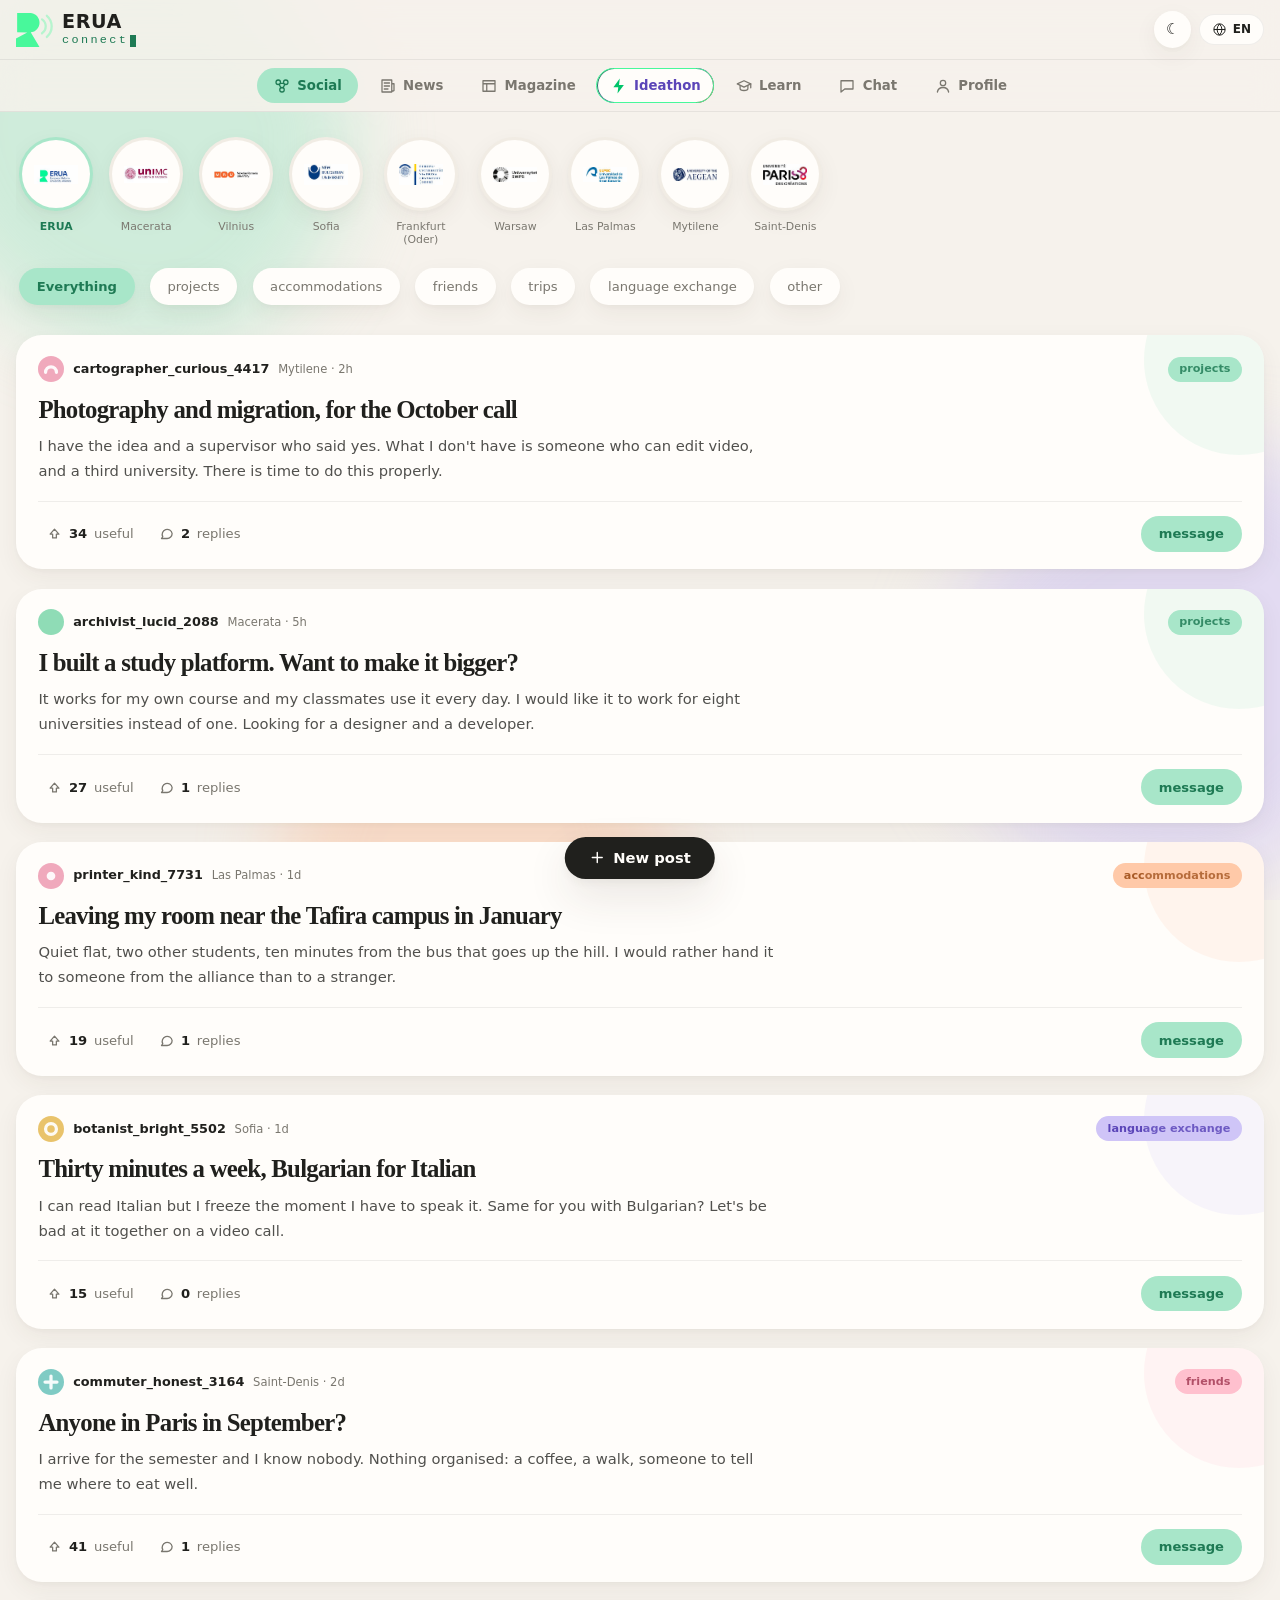
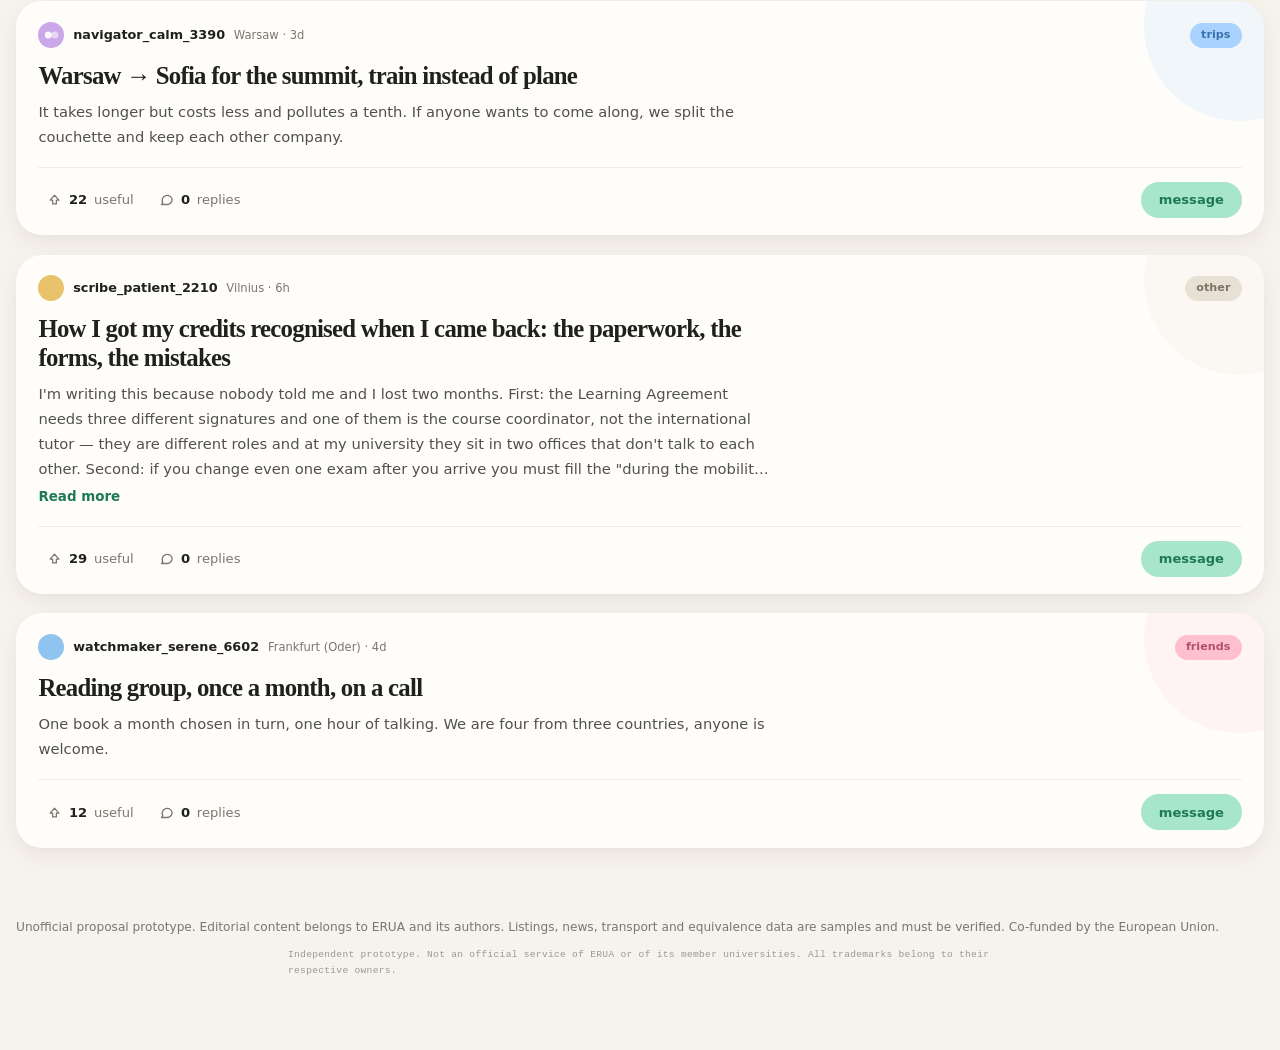
==== commit db67e844: "index.html — salvataggio automatico 16/08/2026 18:45" ====
--- a/index.html
+++ b/index.html
@@ -11,8 +11,24 @@
      in `immagini/`. Prima era tutto in questo file, 813 KB.
      Vedi riferimento.md §2.4 e STATO.md. -->
 
-<link rel="preconnect" href="https://fonts.googleapis.com">
-<link rel="preconnect" href="https://fonts.gstatic.com" crossorigin>
+<!-- I caratteri stanno nel progetto, non su un server di terzi.
+     riferimento.md §6.1 (PRIORITÀ ALTA): caricarli da fuori trasmette
+     l'IP di chi visita a un operatore extraeuropeo, e nel 2022 un
+     tribunale tedesco ha riconosciuto per questo un risarcimento — un
+     ateneo dell'alleanza è in Germania. Prima qui c'erano due
+     `preconnect` e un foglio chiesto a fonts.googleapis.com: un giro
+     verso l'esterno che bloccava il primo disegno finché non rispondeva.
+     Si rigenerano con:  node robot/scarica-caratteri.js -->
+<link rel="stylesheet" href="stile/caratteri.css">
+
+<!-- Le due che servono al primo disegno: Inter per il testo corrente,
+     Fraunces per i titoli. Chiederle qui vuol dire non aspettare che il
+     foglio di stile sia stato letto per scoprire che servivano.
+     `crossorigin` non è un refuso: i caratteri viaggiano sempre in
+     modalità CORS, anche quando sono nostri, e senza l'attributo il
+     browser scaricherebbe il file due volte. -->
+<link rel="preload" href="caratteri/inter-latin.woff2" as="font" type="font/woff2" crossorigin>
+<link rel="preload" href="caratteri/fraunces-latin.woff2" as="font" type="font/woff2" crossorigin>
 
 <!-- Prima che il browser chieda la prima fotografia deve arrivare in
      fondo a una fila: questo file, poi `avvio.js` (che è un modulo, e i
@@ -32,7 +48,6 @@
 <link rel="modulepreload" href="moduli/nucleo.js">
 <link rel="modulepreload" href="moduli/loghi-incorporati.js">
 <link rel="modulepreload" href="moduli/navigazione.js">
-<link href="https://fonts.googleapis.com/css2?family=Fraunces:ital,opsz,wght@0,9..144,400..700;1,9..144,400..600&family=Inter:wght@400;500;600;700;800&family=JetBrains+Mono:wght@400;500;700&family=Source+Serif+4:opsz,wght@8..60,400;8..60,600;8..60,700&display=swap" rel="stylesheet">
 
 <!-- L'ordine di questi fogli è quello del file originale e non va
      cambiato: alcune regole si sovrascrivono a vicenda, e spostarne una
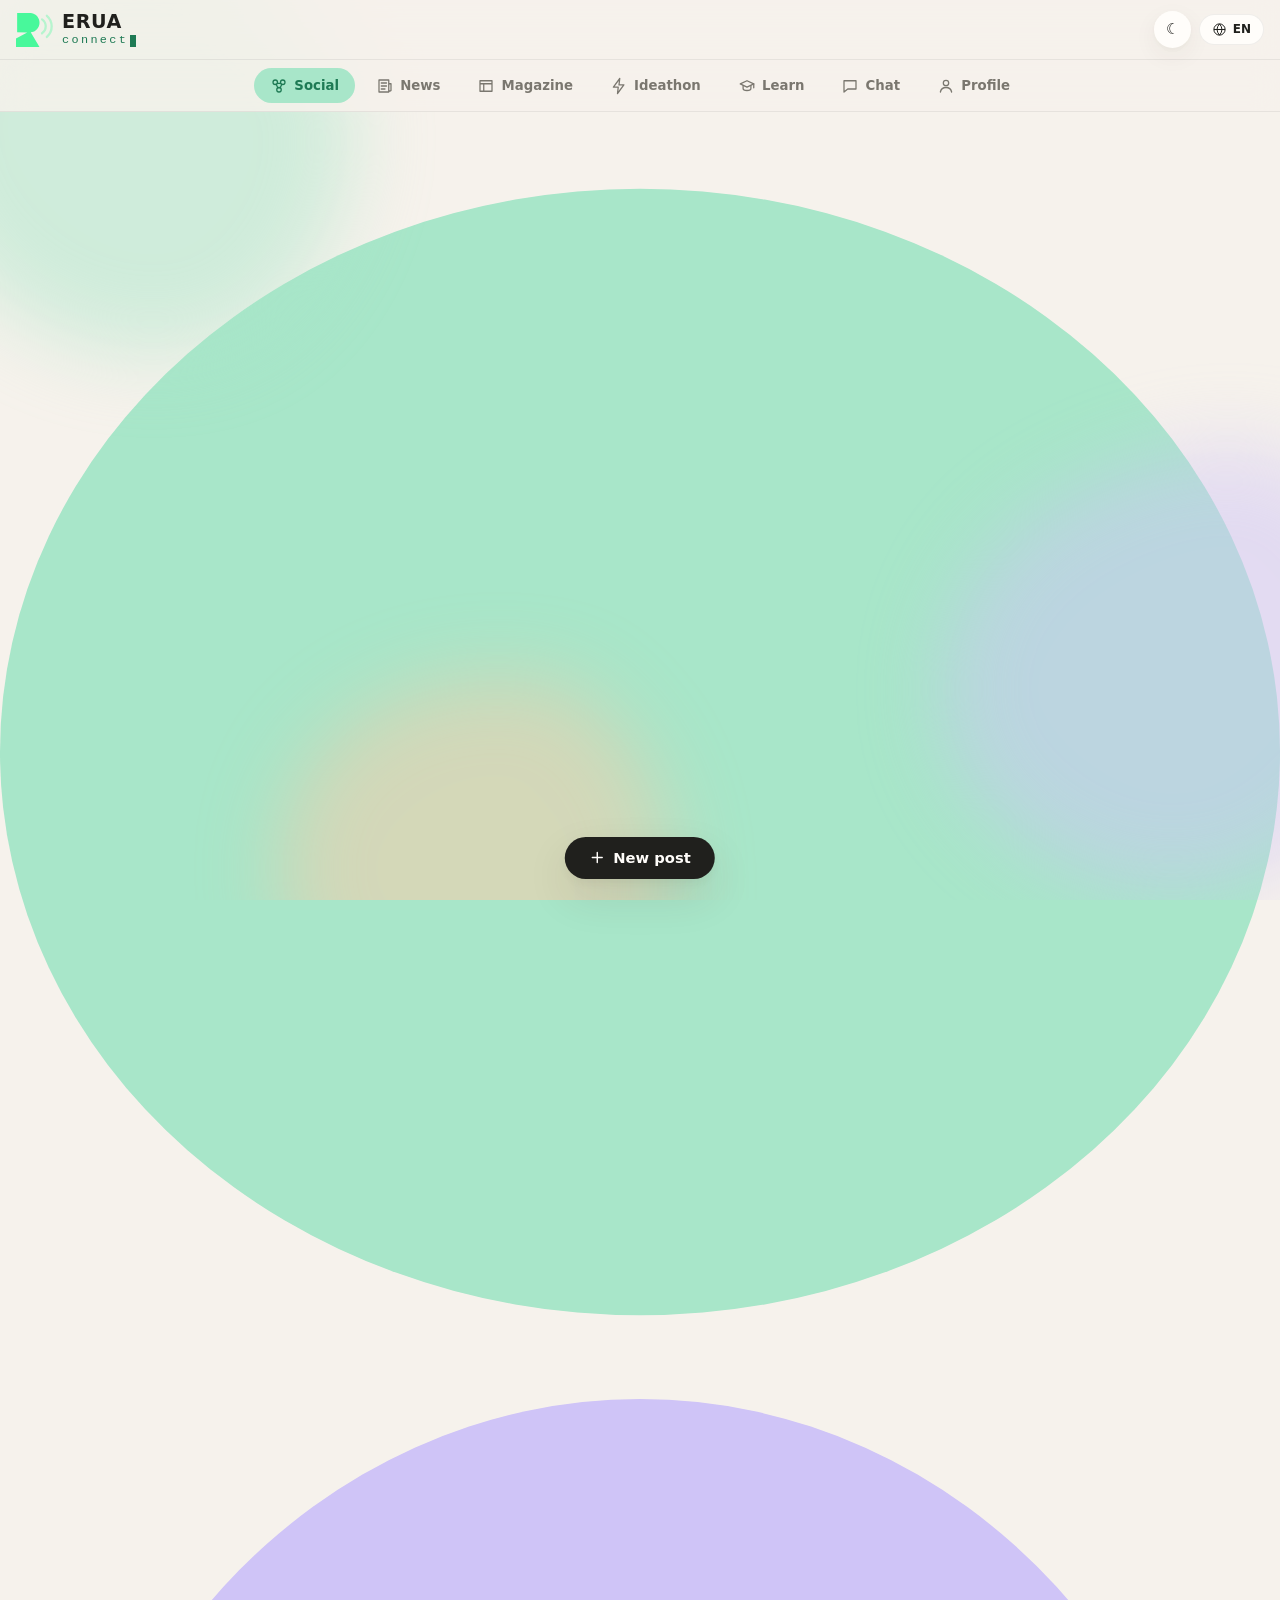
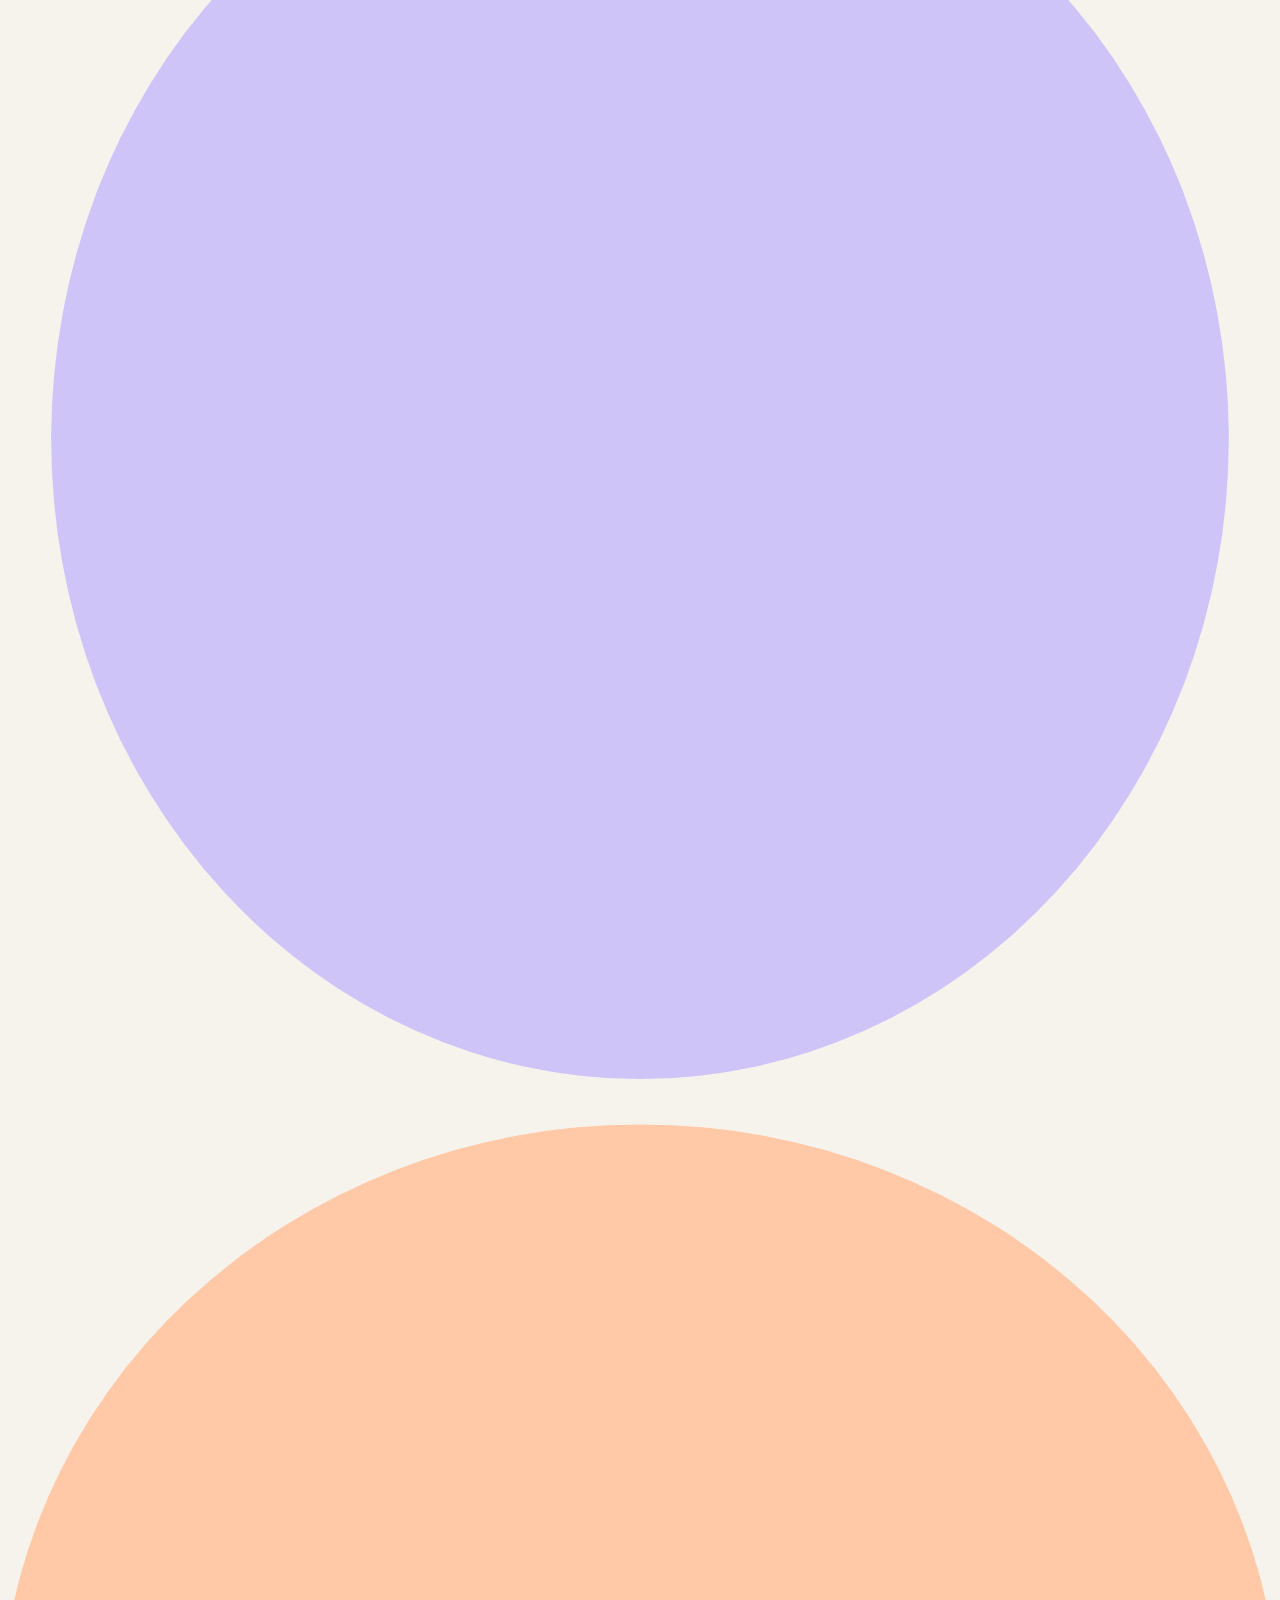
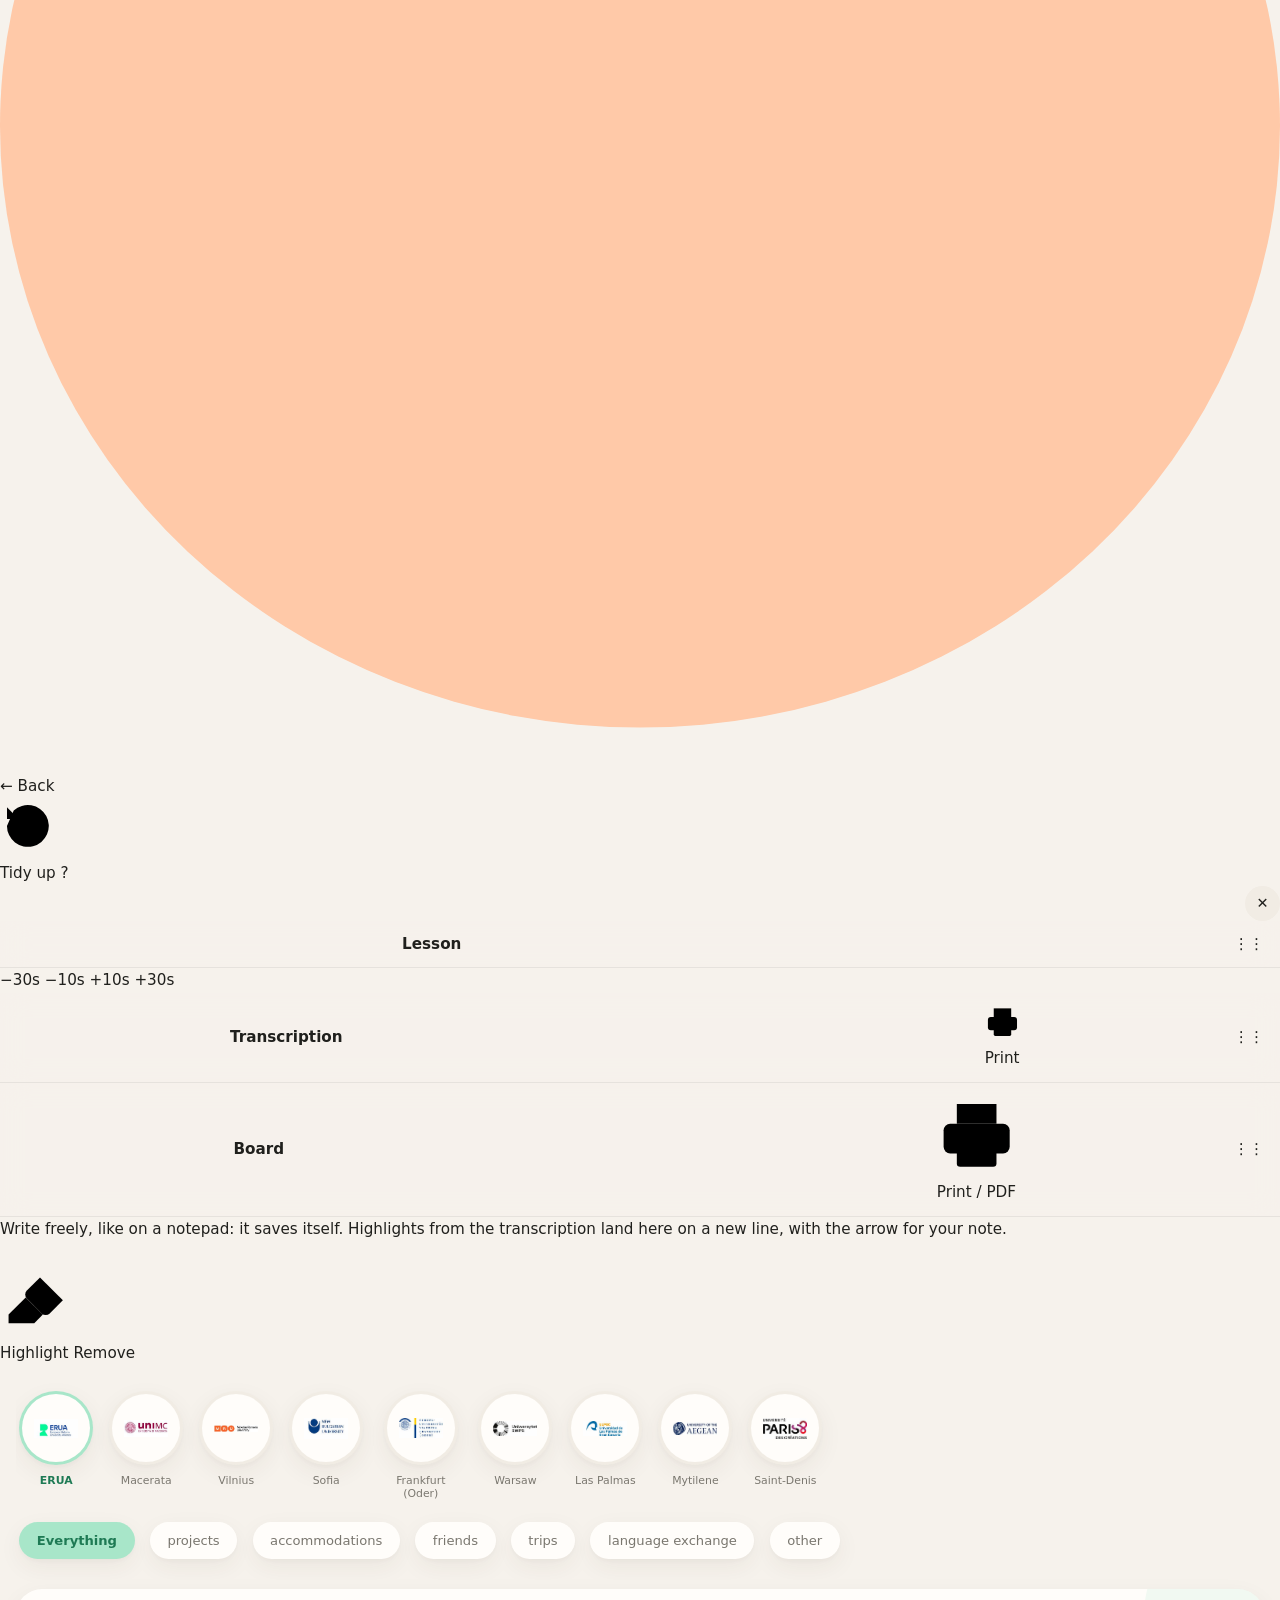
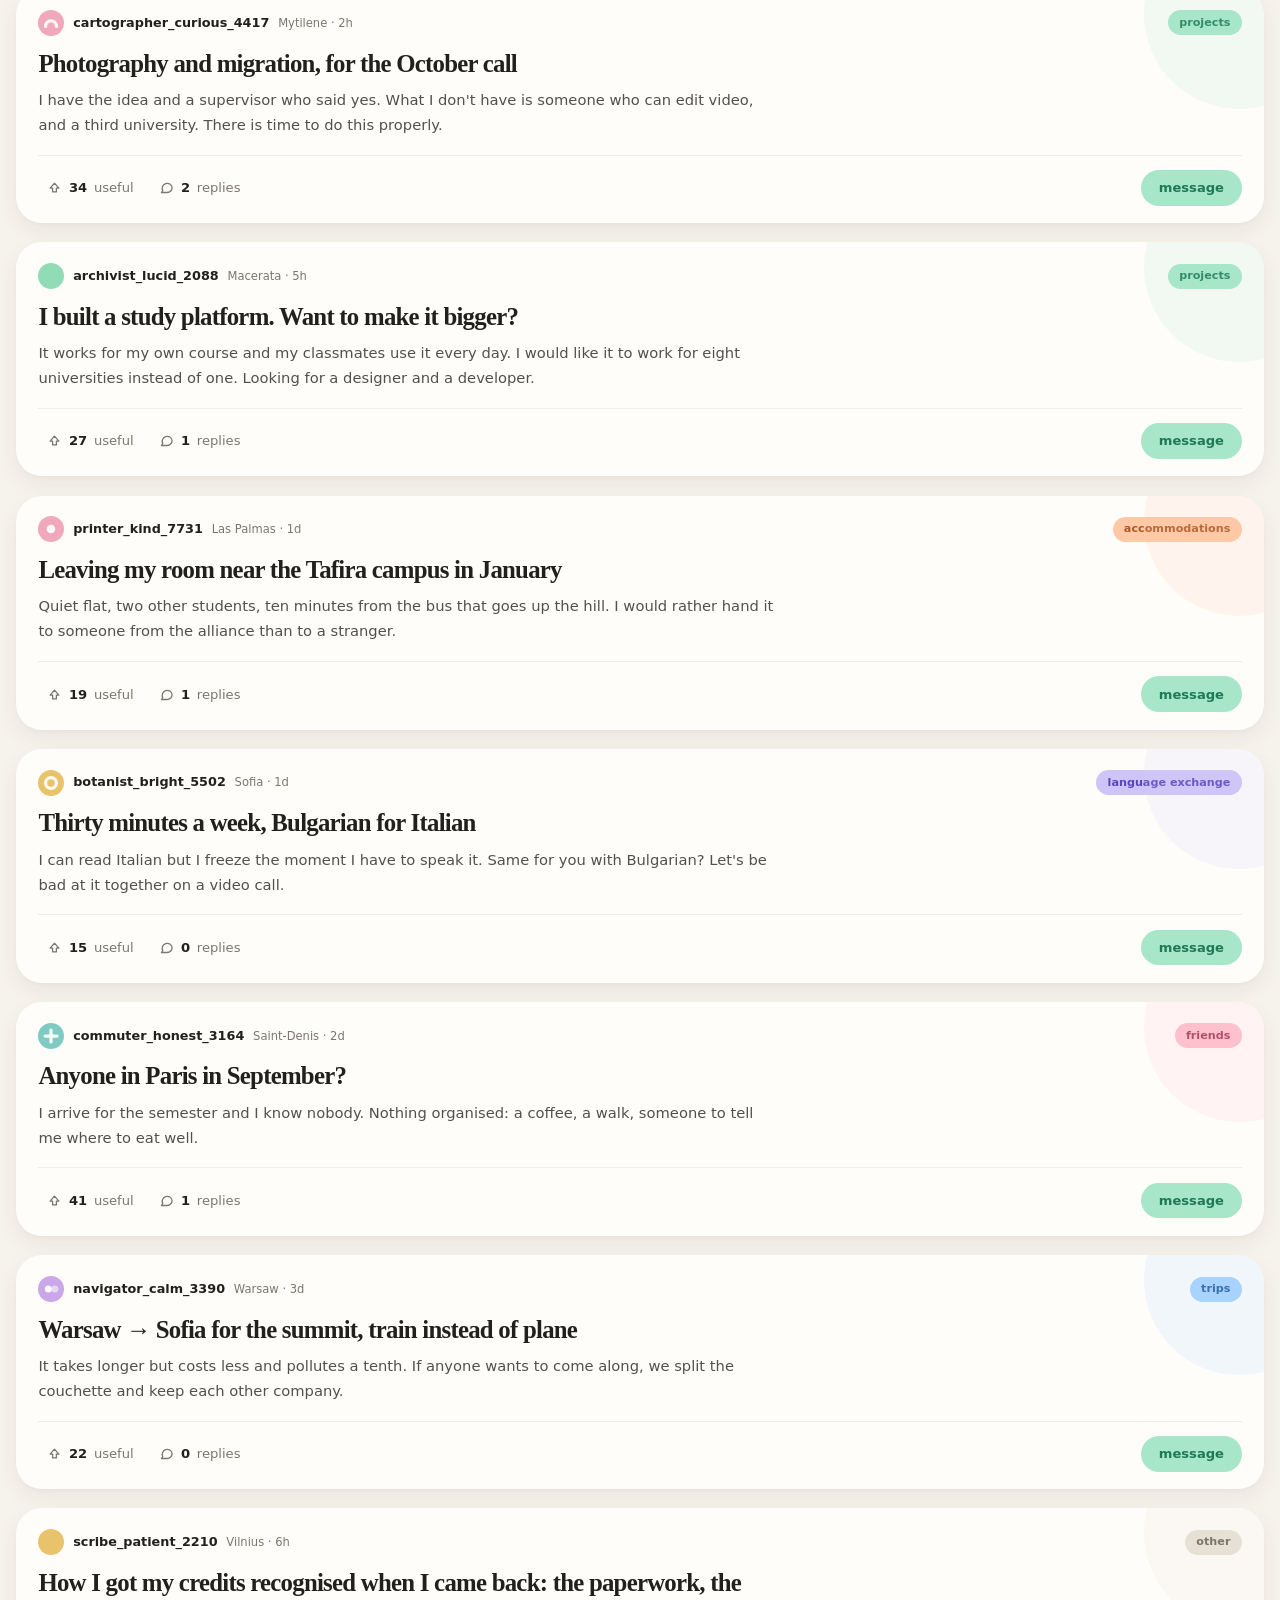
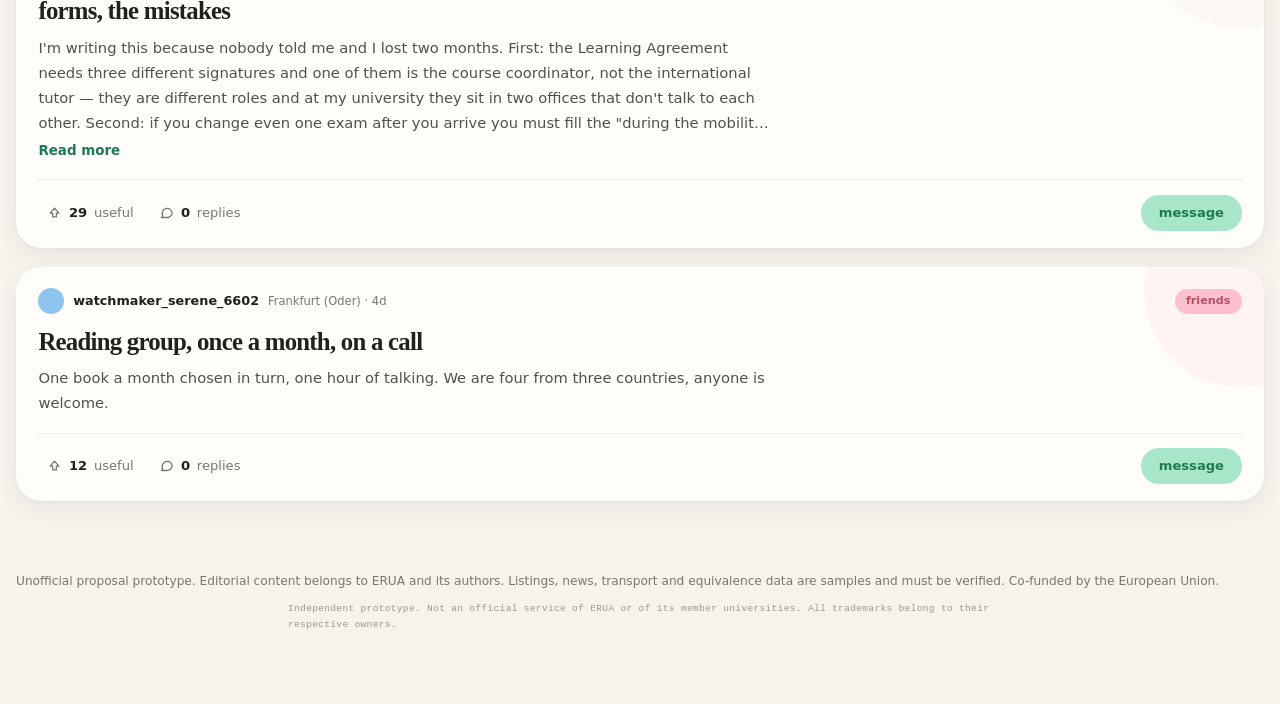
==== commit eef61783: "index.html — salvataggio automatico 16/08/2026 19:02" ====
--- a/index.html
+++ b/index.html
@@ -59,9 +59,20 @@
 <link rel="stylesheet" href="stile/notizie.css">
 <link rel="stylesheet" href="stile/sociale.css">
 <link rel="stylesheet" href="stile/storie.css">
-<link rel="stylesheet" href="stile/ideathon.css">
 <link rel="stylesheet" href="stile/didattica.css">
-<link rel="stylesheet" href="stile/aula.css">
+
+<!-- `ideathon.css` e `aula.css` non stanno più qui: 31 KB l'uno, e
+     nessuno dei due serve a quello che si vede appena si apre la pagina.
+     Ogni foglio dichiarato qui blocca il primo disegno finché non è
+     arrivato — anche per chi in un'aula non entra mai.
+
+     Adesso li chiede chi ne ha bisogno, e li aspetta prima di disegnare
+     (`foglio()` in `moduli/nucleo.js`). Si può fare solo con questi due
+     perché finire in fondo alla cascata non cambia il loro effetto:
+     `aula.css` era già l'ultimo, e `ideathon.css` non condivide nemmeno
+     un selettore con `didattica.css` e `aula.css`. Il collaudo lo
+     ricontrolla: se un giorno un selettore comparisse in due fogli, la
+     prova fallisce prima che si veda a schermo. -->
 </head>
 <body>
 <div class="macchie" aria-hidden="true">
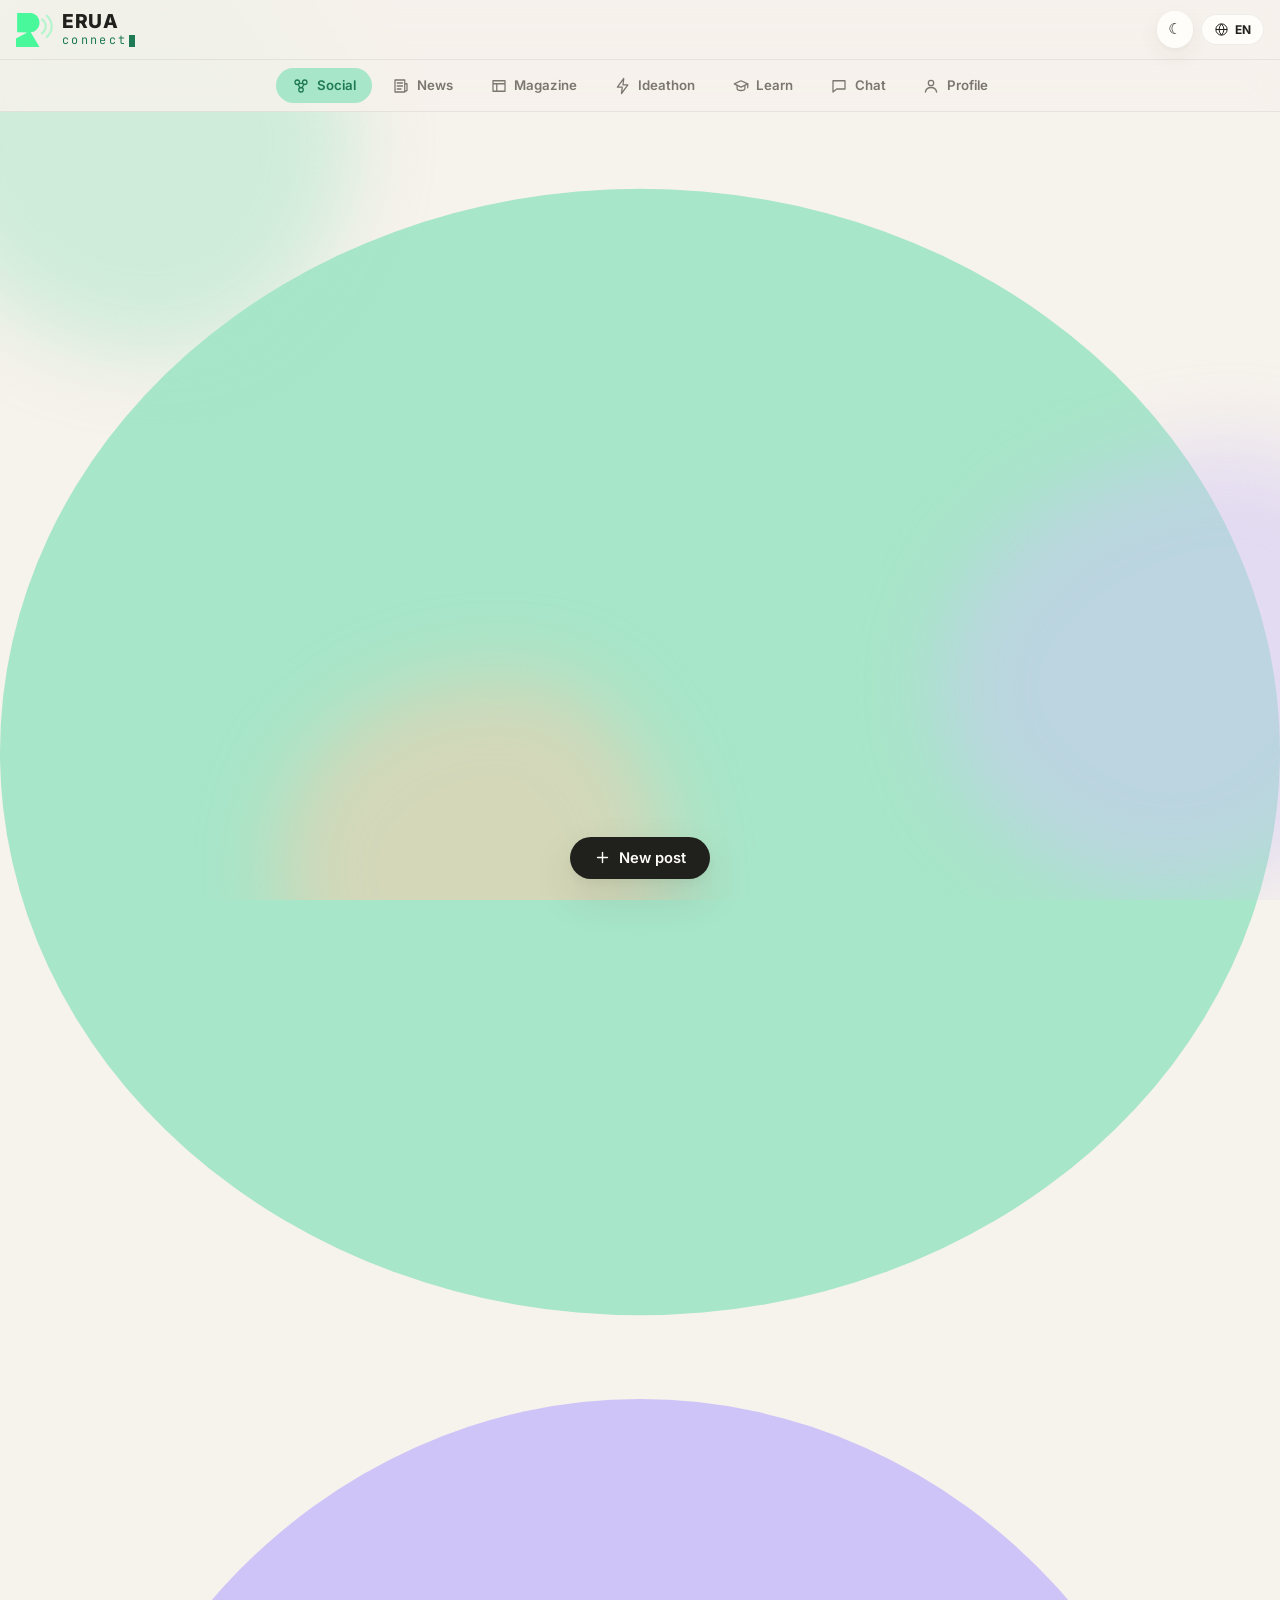
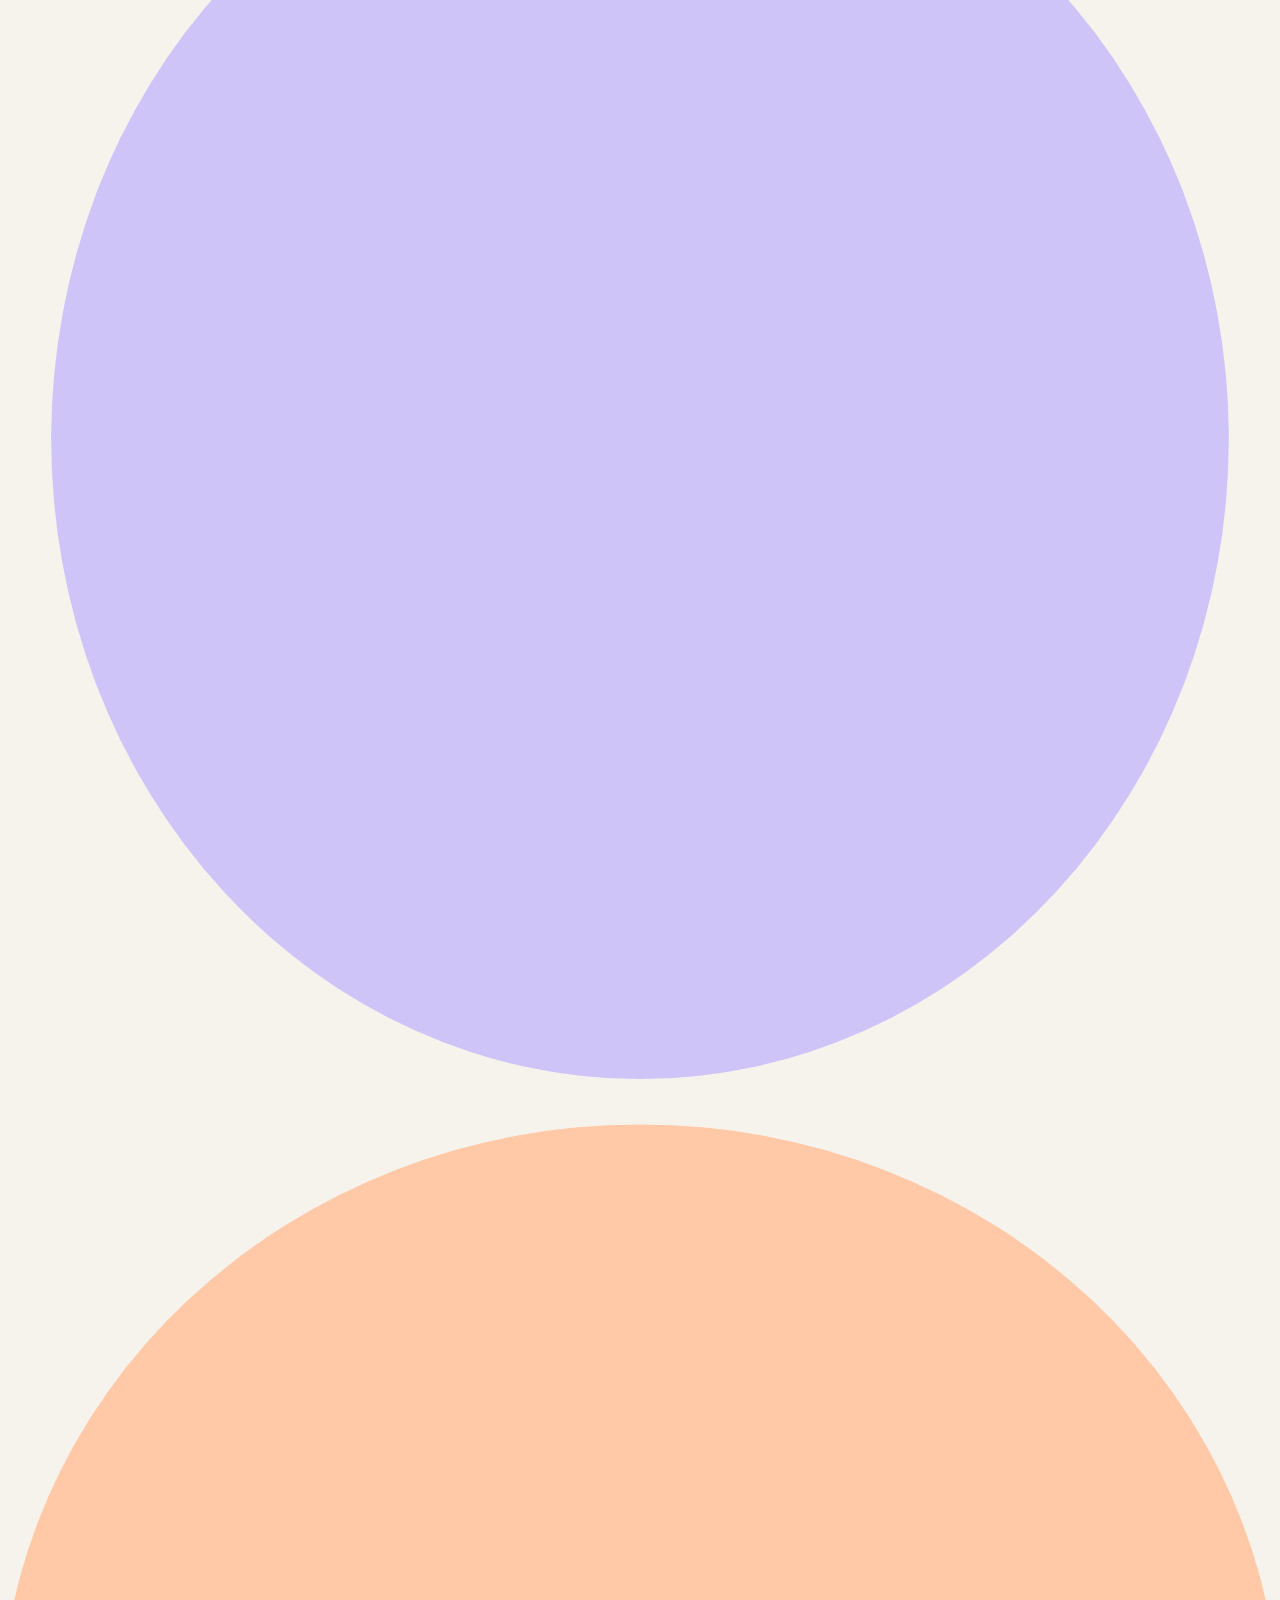
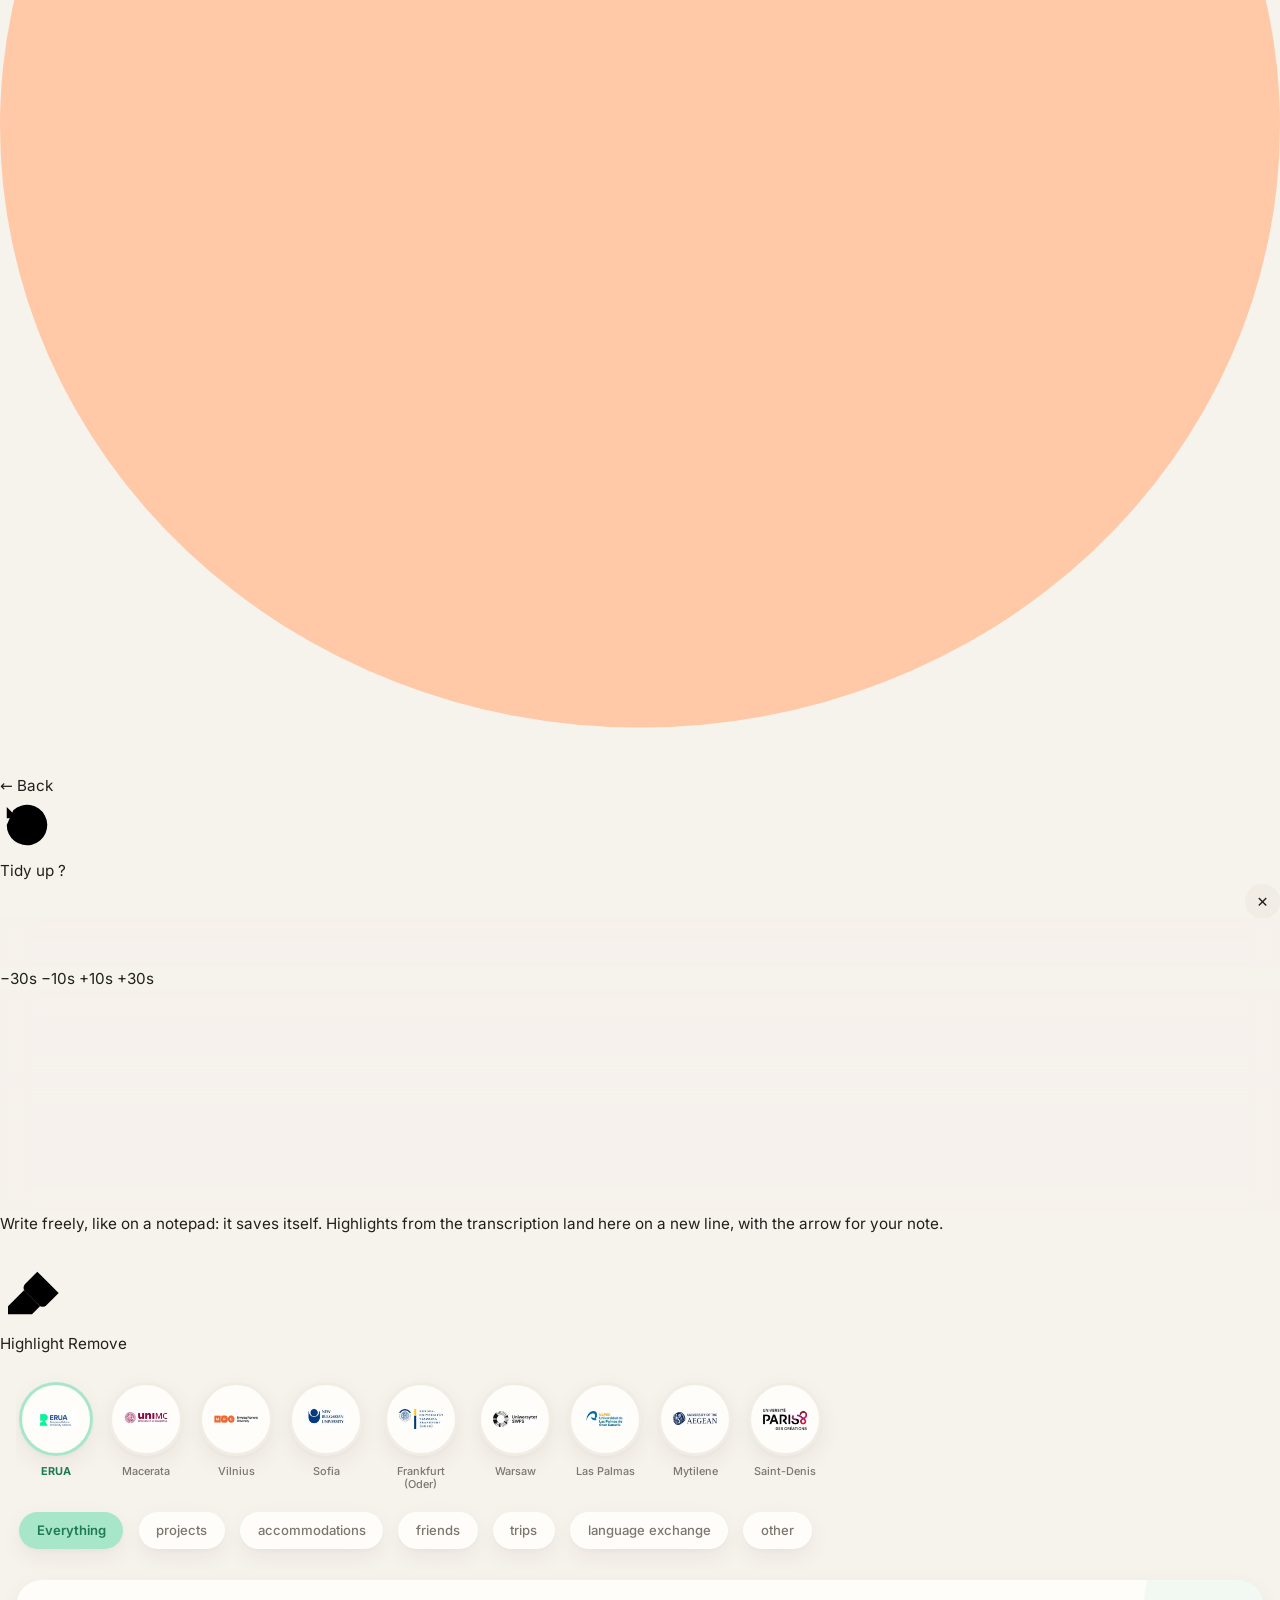
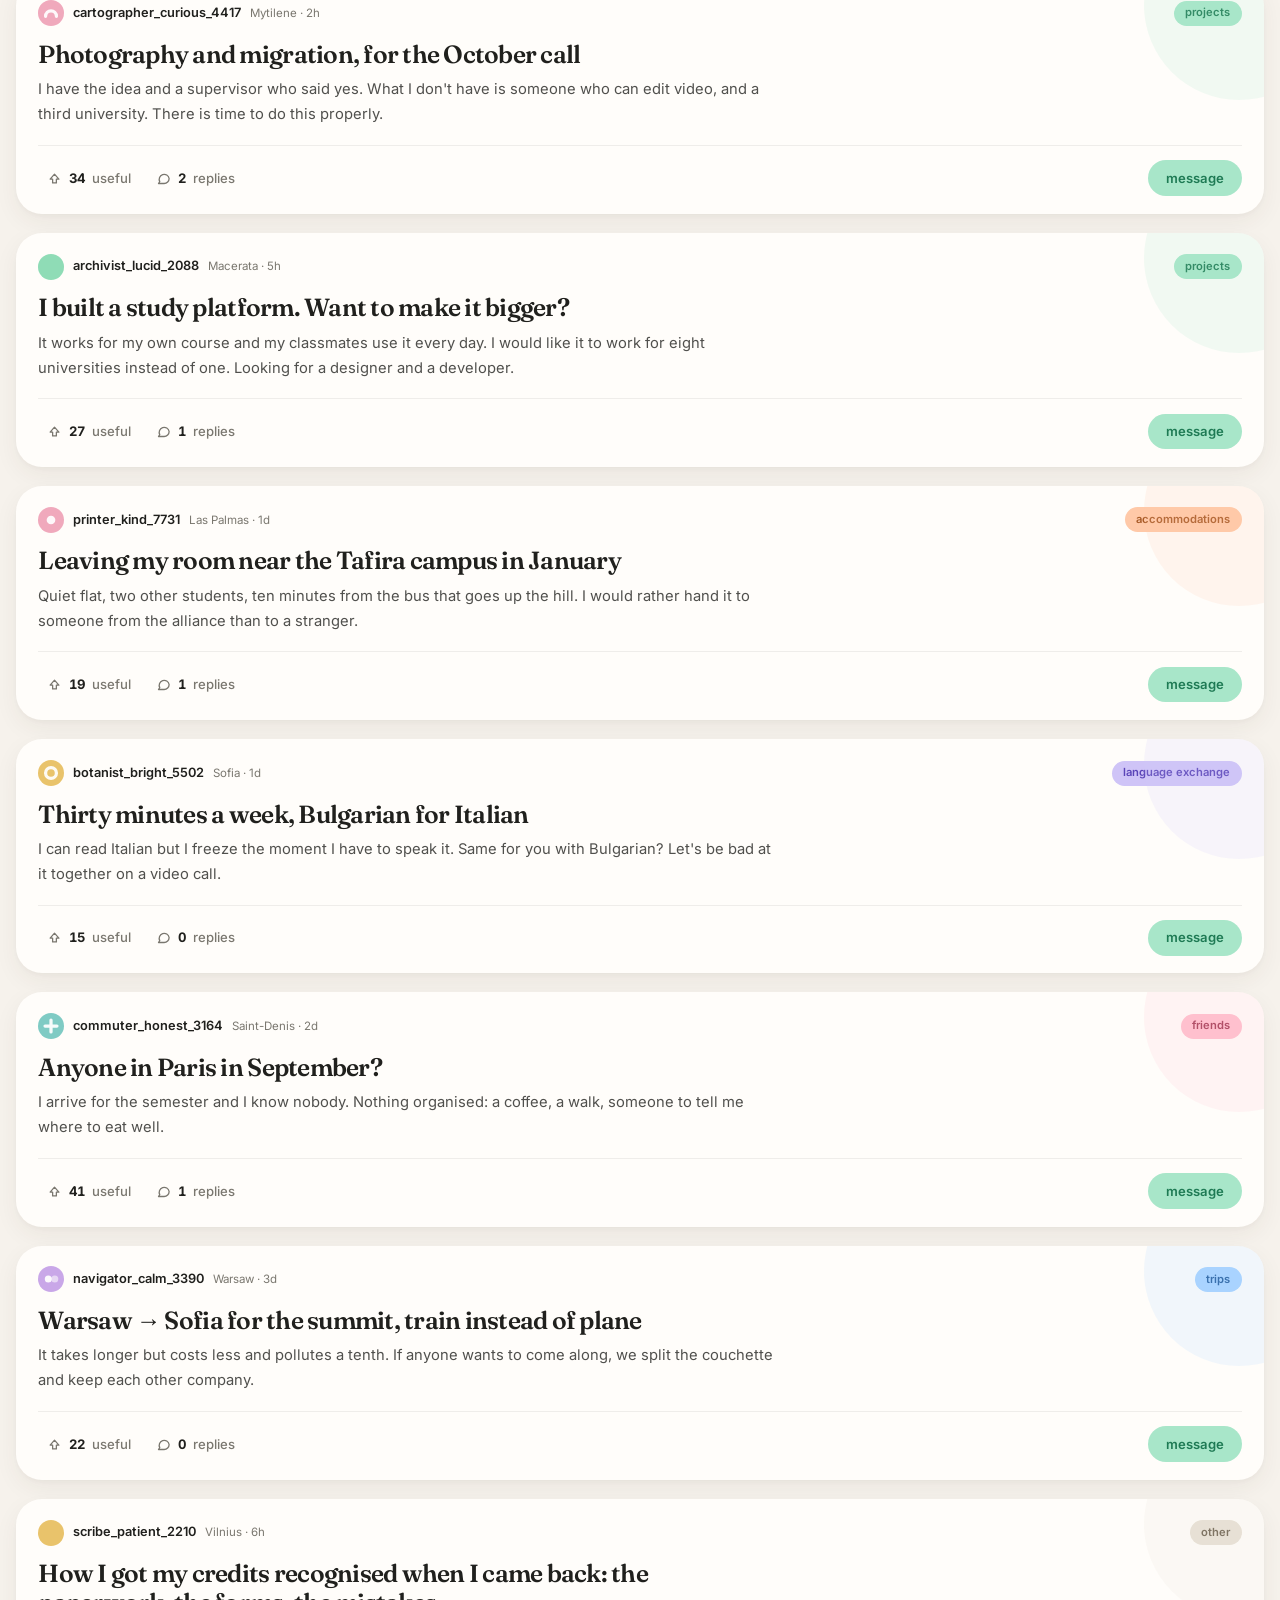
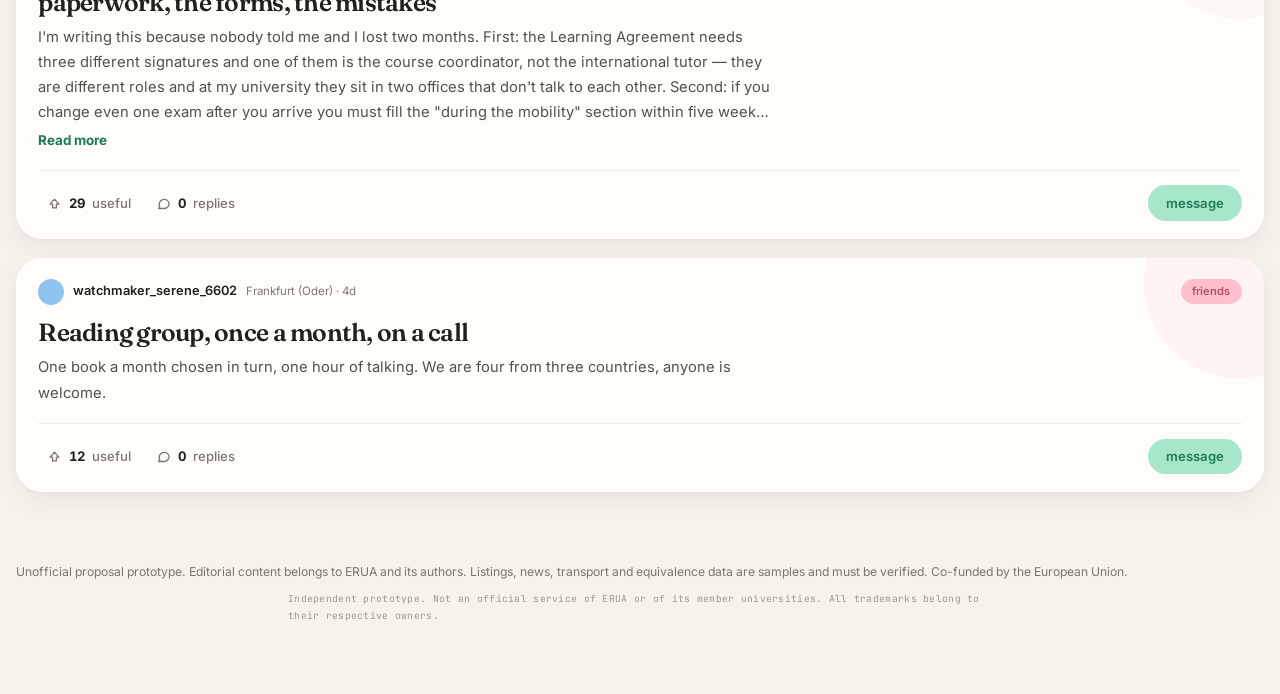
==== commit f07dd8a0: "caratteri, loghi in WebP, CSP: quello che il salvataggio automatico non vedeva Il gancio registra so" ====
--- a/index.html
+++ b/index.html
@@ -2,6 +2,10 @@
 <html lang="en">
 <head>
 <meta charset="UTF-8">
+
+<!-- CSP: GENERATA — node robot/scrivi-csp.js -->
+<meta http-equiv="Content-Security-Policy" content="default-src 'self'; script-src 'self' https://translate.google.com https://translate.googleapis.com https://translate-pa.googleapis.com https://www.gstatic.com https://www.youtube.com https://s.ytimg.com; style-src 'self' 'unsafe-inline' https://translate.google.com https://translate.googleapis.com https://translate-pa.googleapis.com https://www.gstatic.com; img-src 'self' data: https://i.ytimg.com https://translate.google.com https://translate.googleapis.com https://translate-pa.googleapis.com https://www.gstatic.com; font-src 'self'; connect-src 'self' https://translate.google.com https://translate.googleapis.com https://translate-pa.googleapis.com https://www.gstatic.com; frame-src https://www.youtube-nocookie.com; object-src 'none'; base-uri 'self'; form-action 'none'">
+<!-- fine CSP generata -->
 <meta name="viewport" content="width=device-width, initial-scale=1.0">
 <title>Catch-Up · ERUA</title>
 
--- a/stile/caratteri.css
+++ b/stile/caratteri.css
@@ -0,0 +1,92 @@
+/* ERUA connect — i caratteri, ospitati qui
+   ==================================================================
+   GENERATO DA  node robot/scarica-caratteri.js  — non si modifica a
+   mano: al primo rilancio le modifiche sparirebbero.
+
+   Stanno nel progetto e non su un server di terzi perché caricarli da
+   fuori trasmette l'IP di chi visita a un operatore extraeuropeo:
+   riferimento.md §6.1, PRIORITÀ ALTA. Licenze in caratteri/LICENZA.txt.
+
+   `font-display:swap` vuol dire che il testo si vede subito con il
+   carattere di ripiego e cambia quando il nostro è pronto: si legge
+   dal primo istante, invece di restare bianco ad aspettare.
+
+   `unicode-range` divide ogni carattere per alfabeto: il browser
+   scarica `latin-ext` solo se in pagina c'è davvero una parola che
+   lo richiede — i nomi dei progetti premiati in ceco e polacco.
+
+   8 file, 514 KB in tutto. Nessuno di questi viene
+   scaricato finché non serve a disegnare del testo davvero presente.
+*/
+
+@font-face{
+  font-family:'Fraunces';
+  font-style:normal;
+  font-weight:400 700;
+  font-display:swap;
+  src:url('../caratteri/fraunces-latin-ext.woff2') format('woff2');
+  unicode-range:U+0100-02BA, U+02BD-02C5, U+02C7-02CC, U+02CE-02D7, U+02DD-02FF, U+0304, U+0308, U+0329, U+1D00-1DBF, U+1E00-1E9F, U+1EF2-1EFF, U+2020, U+20A0-20AB, U+20AD-20C0, U+2113, U+2C60-2C7F, U+A720-A7FF;
+}
+
+@font-face{
+  font-family:'Fraunces';
+  font-style:normal;
+  font-weight:400 700;
+  font-display:swap;
+  src:url('../caratteri/fraunces-latin.woff2') format('woff2');
+  unicode-range:U+0000-00FF, U+0131, U+0152-0153, U+02BB-02BC, U+02C6, U+02DA, U+02DC, U+0304, U+0308, U+0329, U+2000-206F, U+20AC, U+2122, U+2191, U+2193, U+2212, U+2215, U+FEFF, U+FFFD;
+}
+
+@font-face{
+  font-family:'Inter';
+  font-style:normal;
+  font-weight:400 800;
+  font-display:swap;
+  src:url('../caratteri/inter-latin-ext.woff2') format('woff2');
+  unicode-range:U+0100-02BA, U+02BD-02C5, U+02C7-02CC, U+02CE-02D7, U+02DD-02FF, U+0304, U+0308, U+0329, U+1D00-1DBF, U+1E00-1E9F, U+1EF2-1EFF, U+2020, U+20A0-20AB, U+20AD-20C0, U+2113, U+2C60-2C7F, U+A720-A7FF;
+}
+
+@font-face{
+  font-family:'Inter';
+  font-style:normal;
+  font-weight:400 800;
+  font-display:swap;
+  src:url('../caratteri/inter-latin.woff2') format('woff2');
+  unicode-range:U+0000-00FF, U+0131, U+0152-0153, U+02BB-02BC, U+02C6, U+02DA, U+02DC, U+0304, U+0308, U+0329, U+2000-206F, U+20AC, U+2122, U+2191, U+2193, U+2212, U+2215, U+FEFF, U+FFFD;
+}
+
+@font-face{
+  font-family:'JetBrains Mono';
+  font-style:normal;
+  font-weight:400 700;
+  font-display:swap;
+  src:url('../caratteri/jetbrains-mono-latin-ext.woff2') format('woff2');
+  unicode-range:U+0100-02BA, U+02BD-02C5, U+02C7-02CC, U+02CE-02D7, U+02DD-02FF, U+0304, U+0308, U+0329, U+1D00-1DBF, U+1E00-1E9F, U+1EF2-1EFF, U+2020, U+20A0-20AB, U+20AD-20C0, U+2113, U+2C60-2C7F, U+A720-A7FF;
+}
+
+@font-face{
+  font-family:'JetBrains Mono';
+  font-style:normal;
+  font-weight:400 700;
+  font-display:swap;
+  src:url('../caratteri/jetbrains-mono-latin.woff2') format('woff2');
+  unicode-range:U+0000-00FF, U+0131, U+0152-0153, U+02BB-02BC, U+02C6, U+02DA, U+02DC, U+0304, U+0308, U+0329, U+2000-206F, U+20AC, U+2122, U+2191, U+2193, U+2212, U+2215, U+FEFF, U+FFFD;
+}
+
+@font-face{
+  font-family:'Source Serif 4';
+  font-style:normal;
+  font-weight:400 700;
+  font-display:swap;
+  src:url('../caratteri/source-serif-4-latin-ext.woff2') format('woff2');
+  unicode-range:U+0100-02BA, U+02BD-02C5, U+02C7-02CC, U+02CE-02D7, U+02DD-02FF, U+0304, U+0308, U+0329, U+1D00-1DBF, U+1E00-1E9F, U+1EF2-1EFF, U+2020, U+20A0-20AB, U+20AD-20C0, U+2113, U+2C60-2C7F, U+A720-A7FF;
+}
+
+@font-face{
+  font-family:'Source Serif 4';
+  font-style:normal;
+  font-weight:400 700;
+  font-display:swap;
+  src:url('../caratteri/source-serif-4-latin.woff2') format('woff2');
+  unicode-range:U+0000-00FF, U+0131, U+0152-0153, U+02BB-02BC, U+02C6, U+02DA, U+02DC, U+0304, U+0308, U+0329, U+2000-206F, U+20AC, U+2122, U+2191, U+2193, U+2212, U+2215, U+FEFF, U+FFFD;
+}
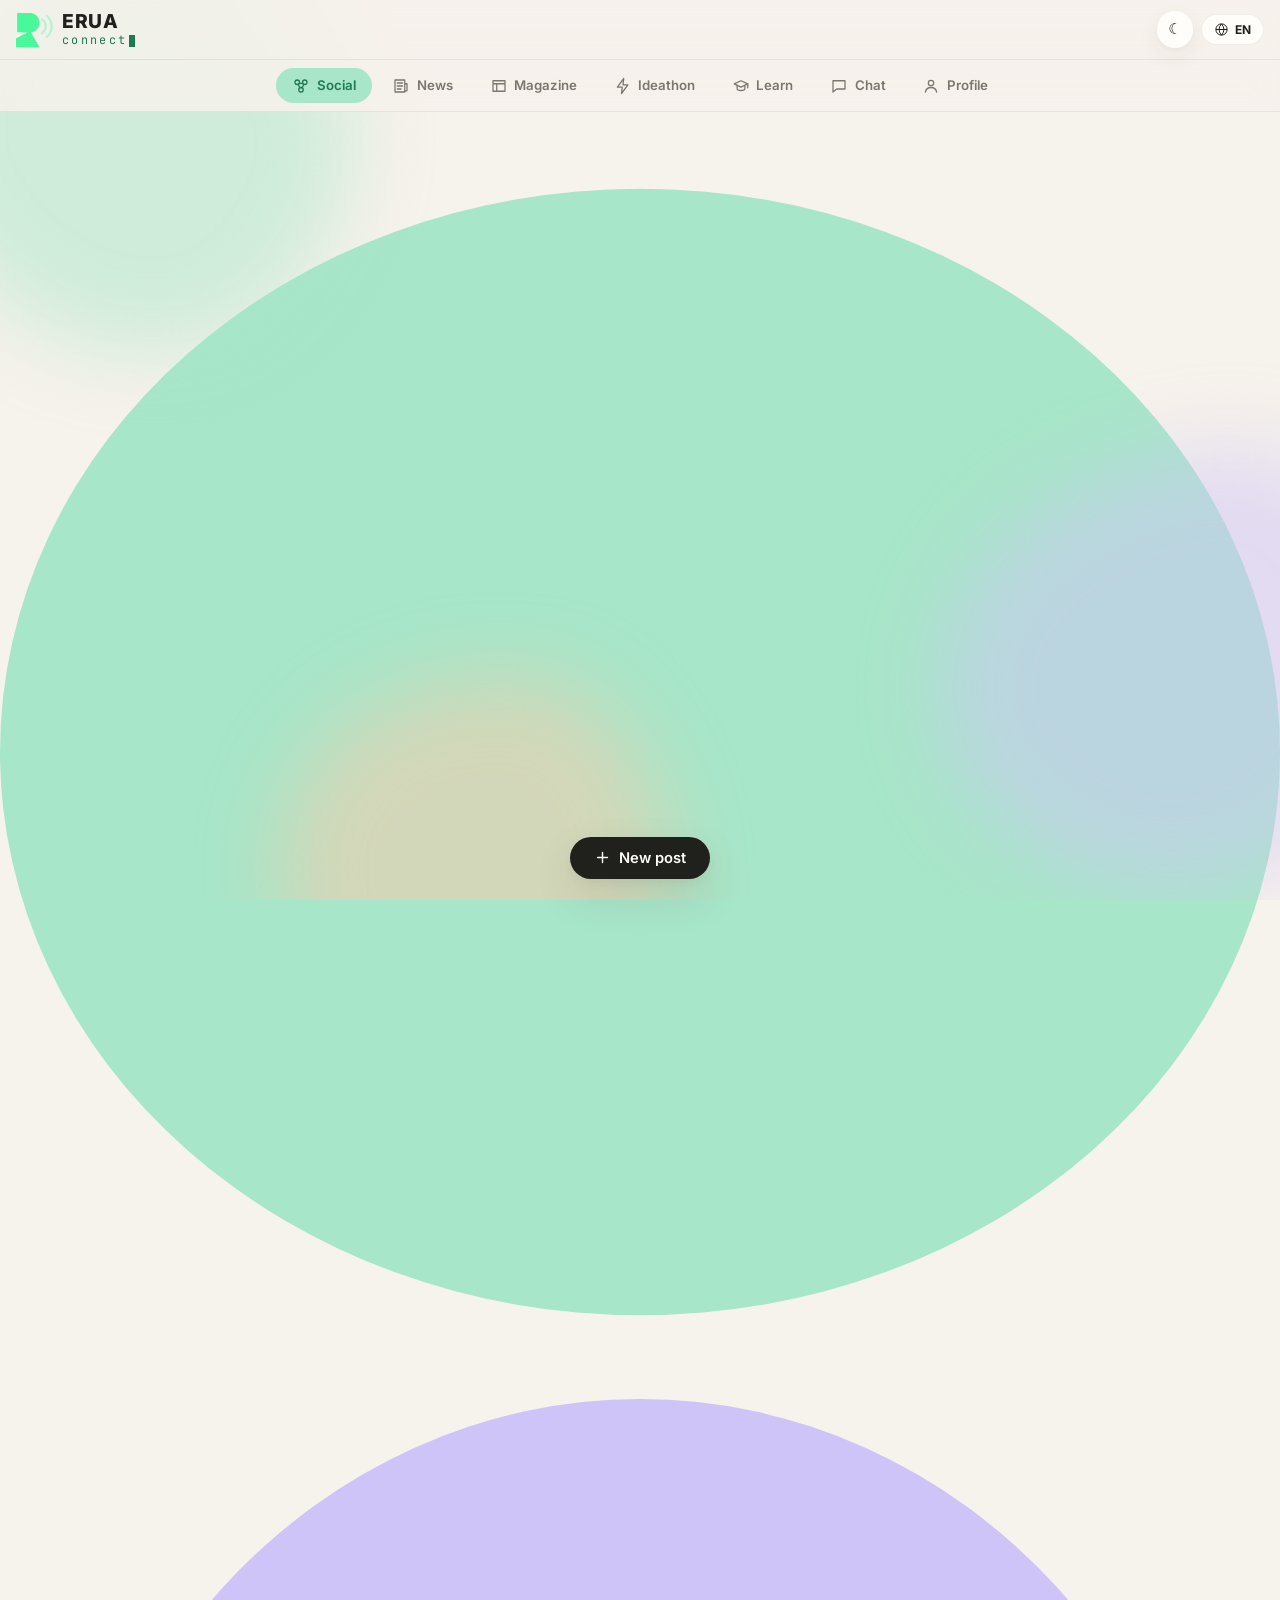
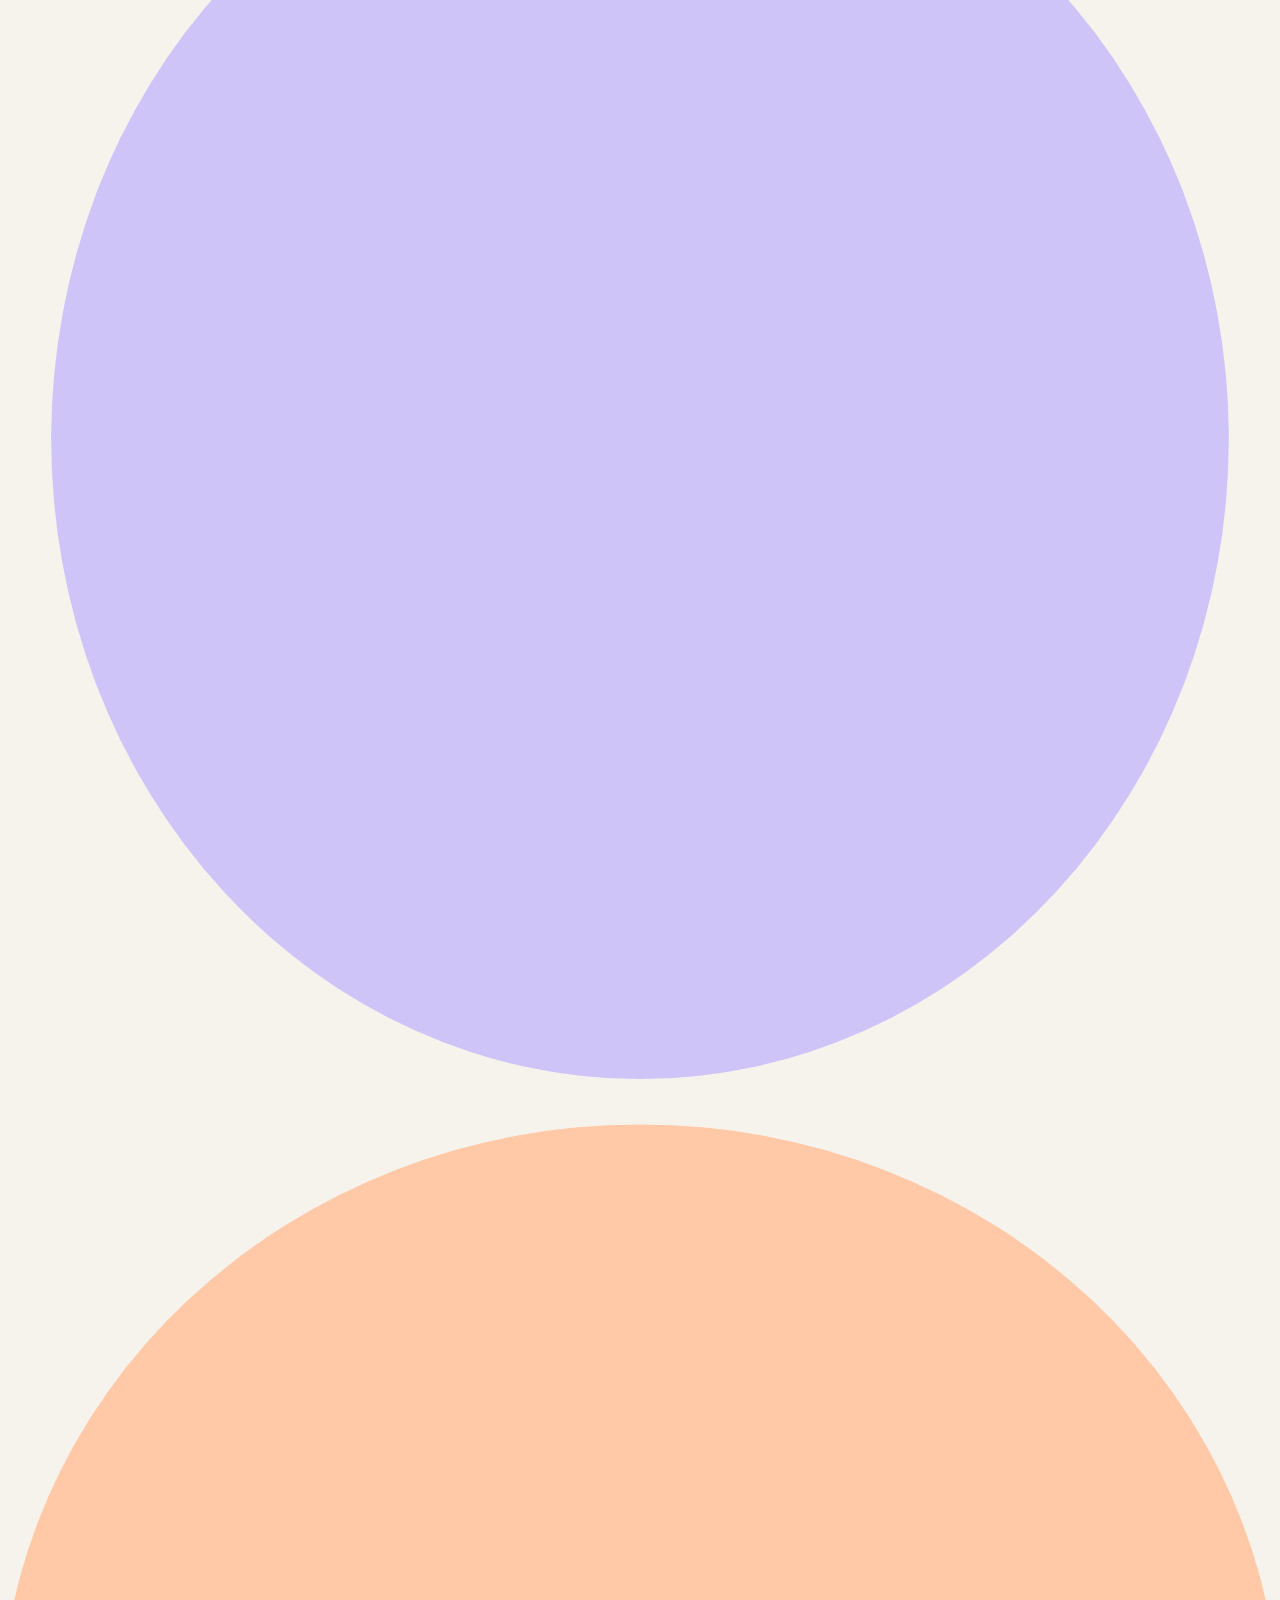
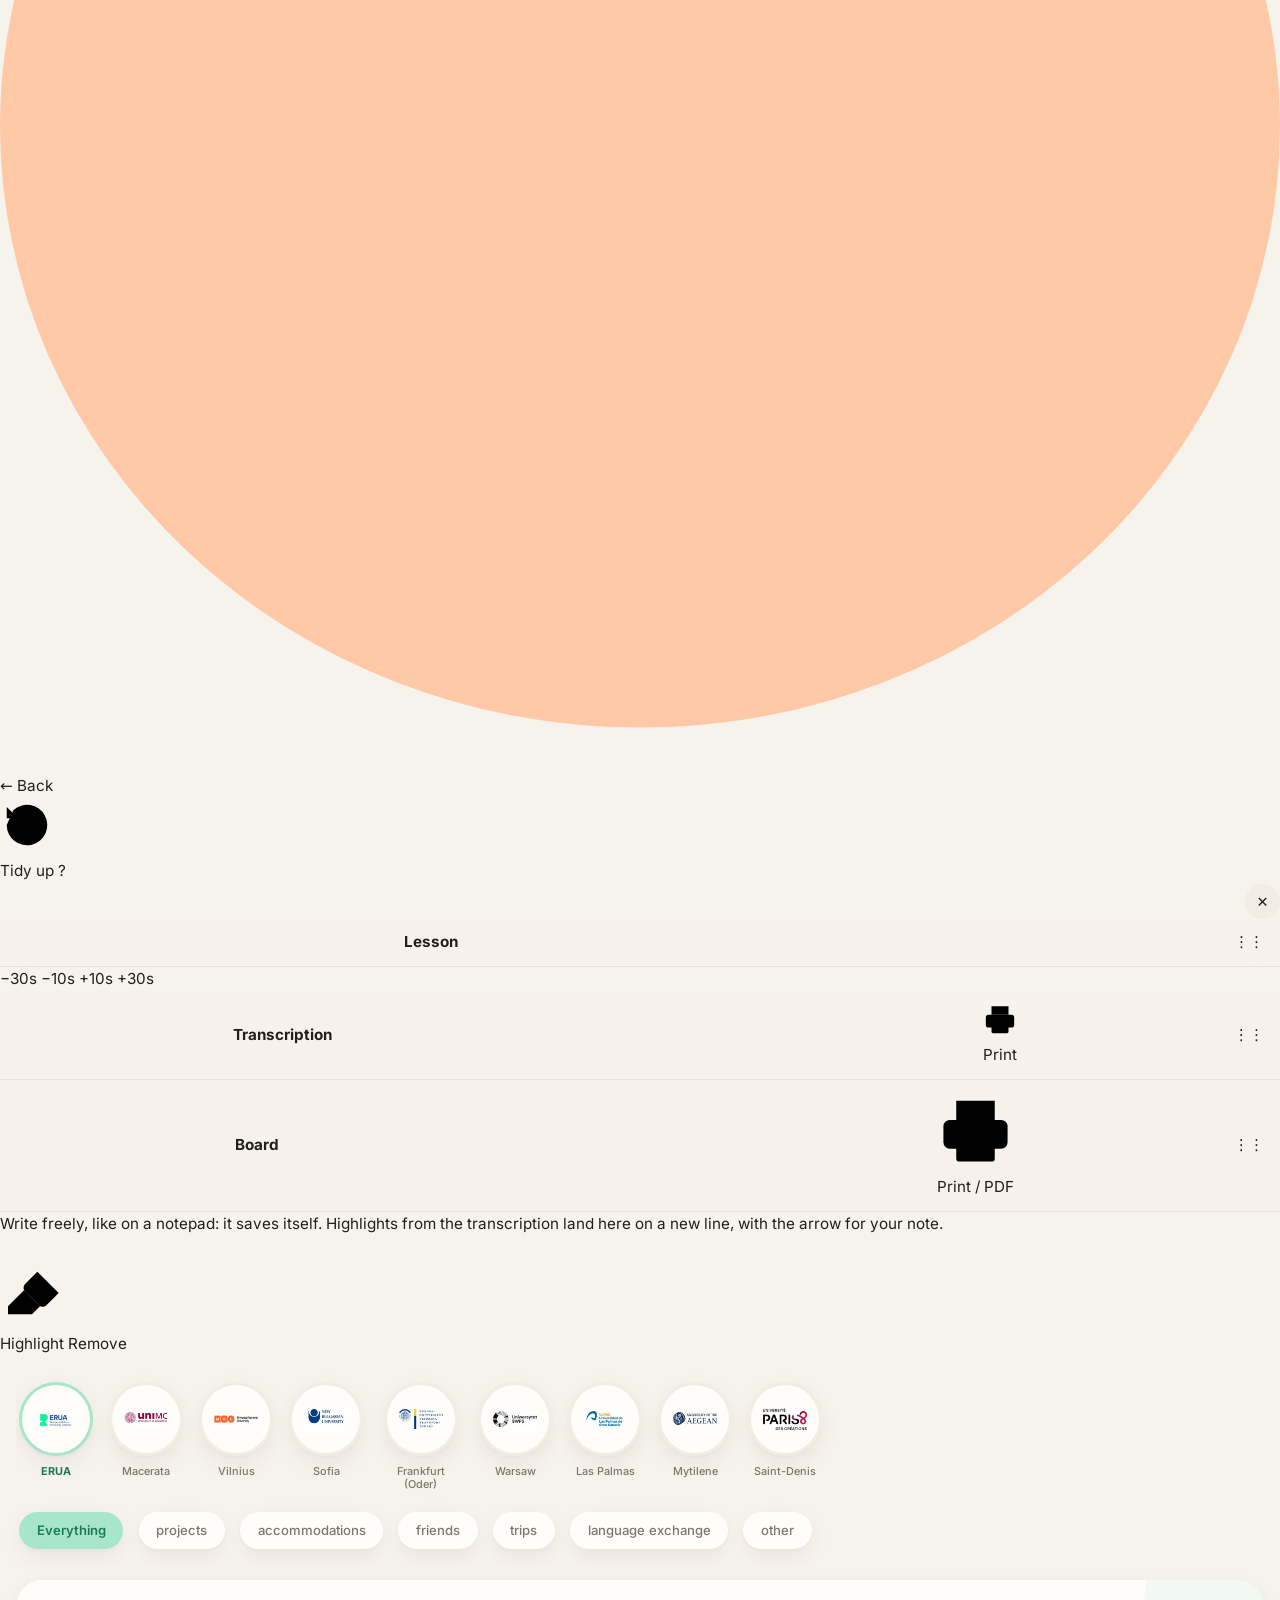
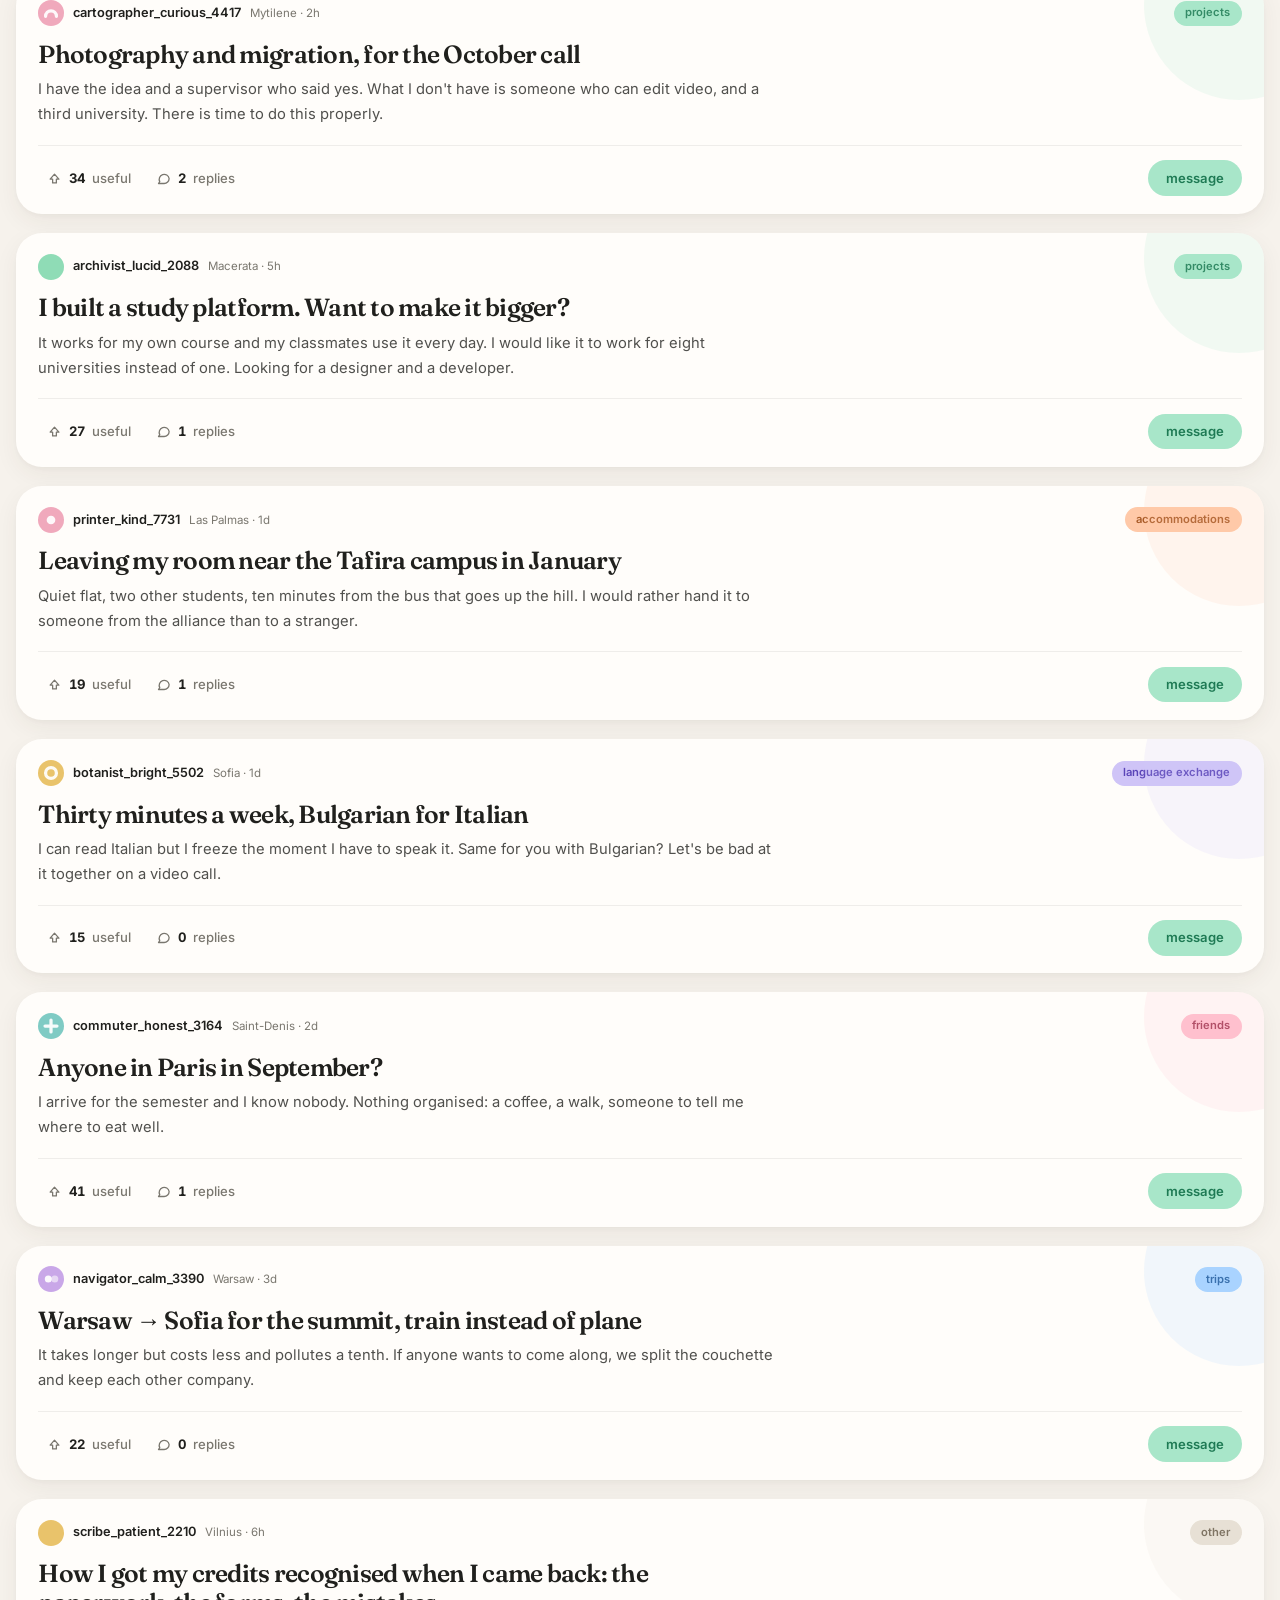
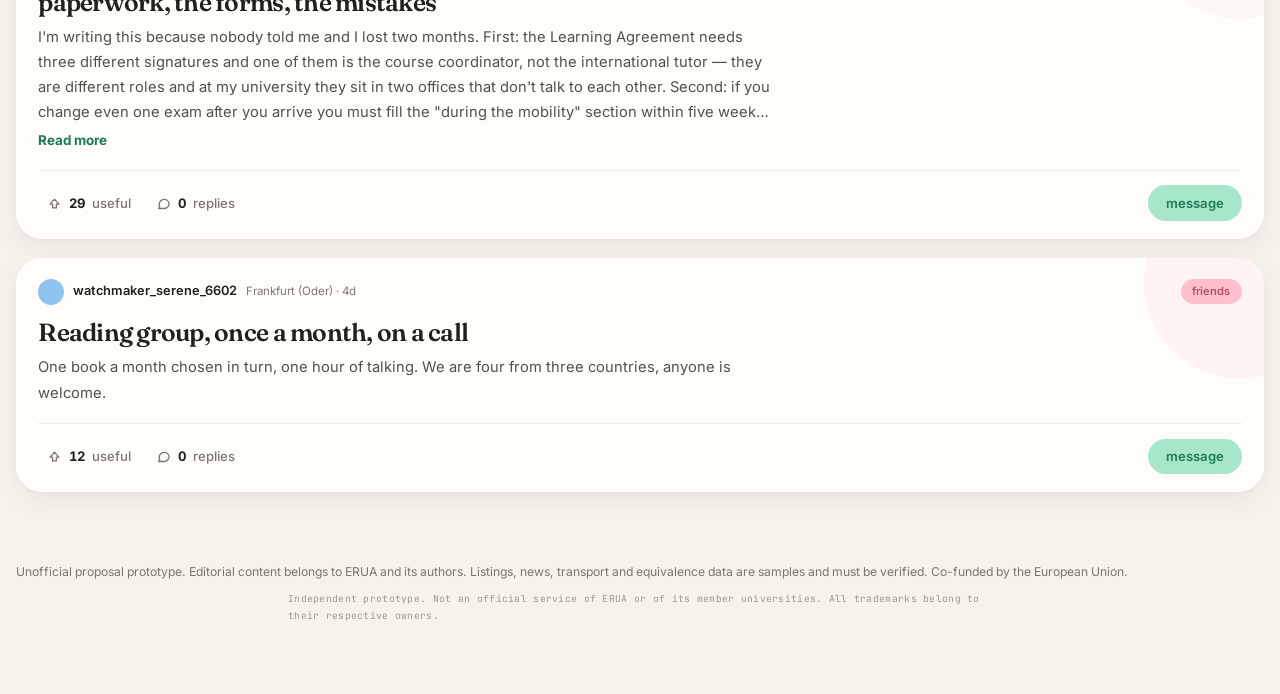
==== commit 01885068: "index.html — salvataggio automatico 01/09/2026 18:25" ====
--- a/index.html
+++ b/index.html
@@ -52,6 +52,37 @@
 <link rel="modulepreload" href="moduli/nucleo.js">
 <link rel="modulepreload" href="moduli/loghi-incorporati.js">
 <link rel="modulepreload" href="moduli/navigazione.js">
+
+<!-- LA SEZIONE SU CUI SI ATTERRA NON È UNA SEZIONE COME LE ALTRE.
+
+     Le altre si caricano quando qualcuno ci entra, ed è giusto: chi
+     apre solo la rivista non deve scaricare la didattica (§2.4). Ma
+     nella piazza non ci si entra — ci si arriva aprendo il sito. Per
+     lei «su richiesta» vuol dire far aspettare tutti, sempre.
+
+     E l'attesa era peggiore di quanto sembra, perché i due pezzi che
+     mancavano il browser li scopriva **uno dopo l'altro, alla fine di
+     tutto**: prima doveva arrivare l'intero gruppo dei moduli, poi
+     `navigazione.js` chiedeva `sociale.js`, e solo quando quello era
+     arrivato ed eseguito partiva la richiesta di `dati/sociale.json`.
+     Due viaggi in rete in fila indiana, in fondo a una catena di sei
+     passi. Su un telefono in giro sono secondi, non millesimi.
+
+     Dichiarandoli qui partono col resto, in parallelo, dal primo
+     istante in cui il browser legge la pagina. Non si scarica niente
+     di più: si scarica prima, e insieme.
+
+     Fino al 10 agosto il problema non poteva esistere: i post stavano
+     scritti dentro `index.html`, che pesava 813 KB. Il file unico non
+     aspettava perché non chiedeva niente a nessuno. -->
+<link rel="modulepreload" href="moduli/sociale.js">
+<!-- `crossorigin` non è un refuso nemmeno qui, ed è l'opposto di quello
+     che sembra: serve a far combaciare questa richiesta con la `fetch()`
+     che partirà dal codice. Se le due non combaciano il file si scarica
+     **due volte** e il preavviso diventa un danno. Perciò `dati()` in
+     `moduli/nucleo.js` chiede `credentials:'omit'`: stessa modalità,
+     stessa richiesta, un solo scaricamento. -->
+<link rel="preload" href="dati/sociale.json" as="fetch" crossorigin>
 
 <!-- L'ordine di questi fogli è quello del file originale e non va
      cambiato: alcune regole si sovrascrivono a vicenda, e spostarne una
--- a/stile/base.css
+++ b/stile/base.css
@@ -64,6 +64,19 @@
 .m2{top:24rem;right:-12rem;width:36rem;height:36rem;animation:vaga 27s ease-in-out infinite reverse}
 .m3{bottom:-14rem;left:18%;width:32rem;height:32rem;animation:vaga 31s ease-in-out infinite}
 @keyframes vaga{0%,100%{transform:translate(0,0) scale(1)}50%{transform:translate(2rem,-1.5rem) scale(1.08)}}
+/* Queste tre macchie muovono e ingrandiscono una forma sfocata di 40px.
+   Uno sfondo sfocato costa una volta sola; uno sfondo sfocato **che si
+   muove** costa a ogni fotogramma, perche' la sfocatura va rifatta ogni
+   volta che la forma cambia. Con `will-change` il browser mette ognuna
+   su un piano suo: sfoca una volta e poi sposta il piano gia' fatto. */
+.m1,.m2,.m3{will-change:transform}
+/* Su telefono nemmeno quello basta: tre piani grandi quanto lo schermo
+   costano memoria, e la memoria su un telefono di fascia bassa e' la
+   cosa che finisce per prima. Ferme si vedono uguali — sono macchie di
+   colore sfocate, non un'animazione che qualcuno guarda. */
+@media (max-width:820px){
+  .m1,.m2,.m3{animation:none;will-change:auto}
+}
 header,nav.tabs,.pannello,footer,.lettore,.lente,.storie-viewer,.sc-foglio,.sc-piu,.toast{position:relative;z-index:1}
 
 *{margin:0;padding:0;box-sizing:border-box}
@@ -175,6 +188,33 @@
   .tab-btn svg{width:18px;height:18px}
 }
 
+/* IL VETRO SMERIGLIATO, SU TELEFONO, SI PAGA A OGNI FOTOGRAMMA
+   Testata e barra delle sezioni sono due strisce appiccicate in alto,
+   larghe quanto lo schermo, e tutte e due sfocano quello che ci passa
+   sotto. Mentre si scorre, il contenuto sotto cambia in continuazione:
+   il browser deve rifare due volte la sfocatura a ogni fotogramma, su
+   tutta la larghezza. E' il motivo per cui lo scorrimento su telefono
+   e' a scatti.
+
+   Il fondo `--vetro` e' gia' opaco all'86% e ha lo stesso colore della
+   pagina: togliendo la sfocatura si perde un velo che quasi non si
+   vede, e si guadagnano due strisce che non costano piu' niente.
+   Sopra gli 820px la sfocatura resta: li' c'e' potenza da spendere e la
+   testata si vede sopra contenuti piu' larghi. */
+@media(max-width:819.98px){
+  header,nav.tabs{
+    backdrop-filter:none;-webkit-backdrop-filter:none;
+    background:var(--bg);
+  }
+}
+
+/* La fila dei loghi scorre di lato dentro una pagina che scorre in su e
+   in giu'. Senza questo, arrivata in fondo la fila passa il gesto alla
+   pagina: si trascina di lato e la pagina parte in verticale. E' quello
+   che rende lo scorrimento dei loghi «macchinoso» — non la lentezza,
+   ma il gesto che finisce dove non doveva. */
+.storie,.chips,nav.tabs{overscroll-behavior-x:contain}
+
 /* PANNELLI */
 .pannello{display:none;max-width:1600px;margin:0 auto;padding:1.1rem 1rem 3rem}
 .pannello.attivo{display:block;animation:entra .18s ease}
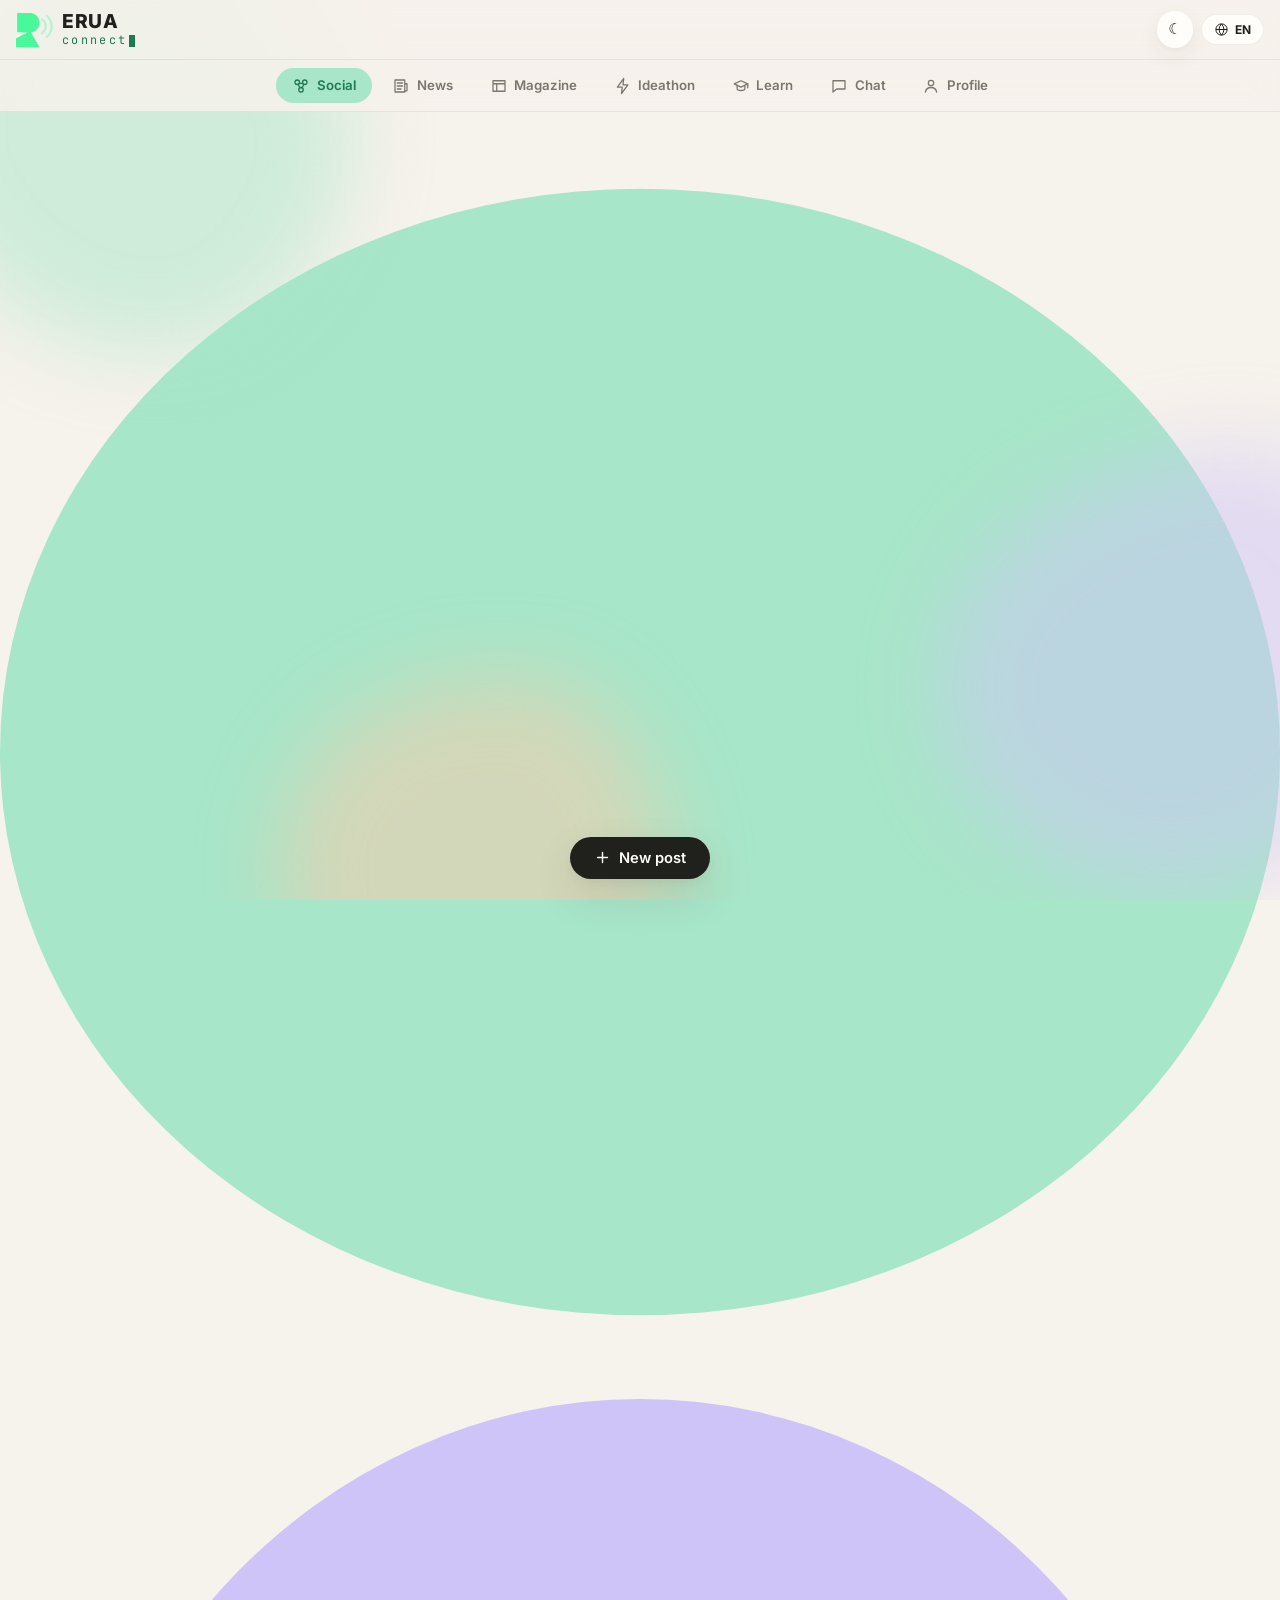
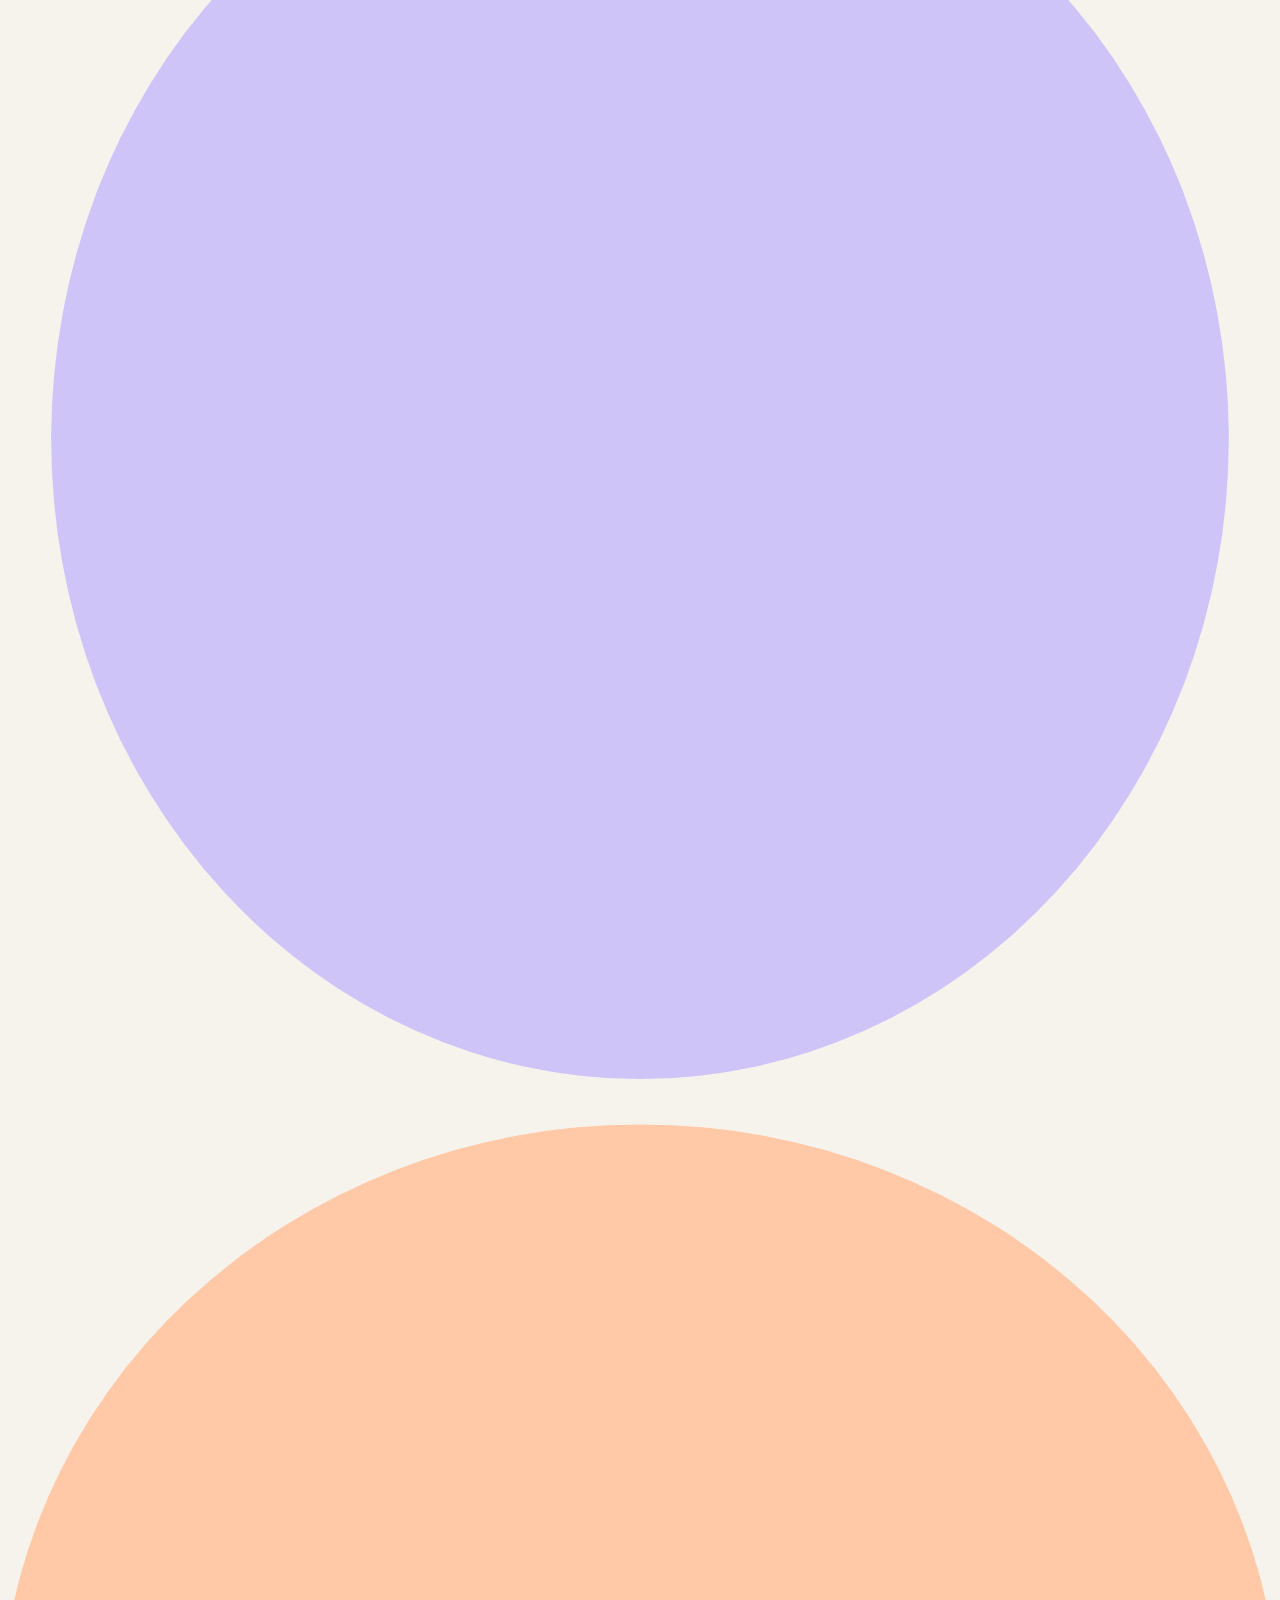
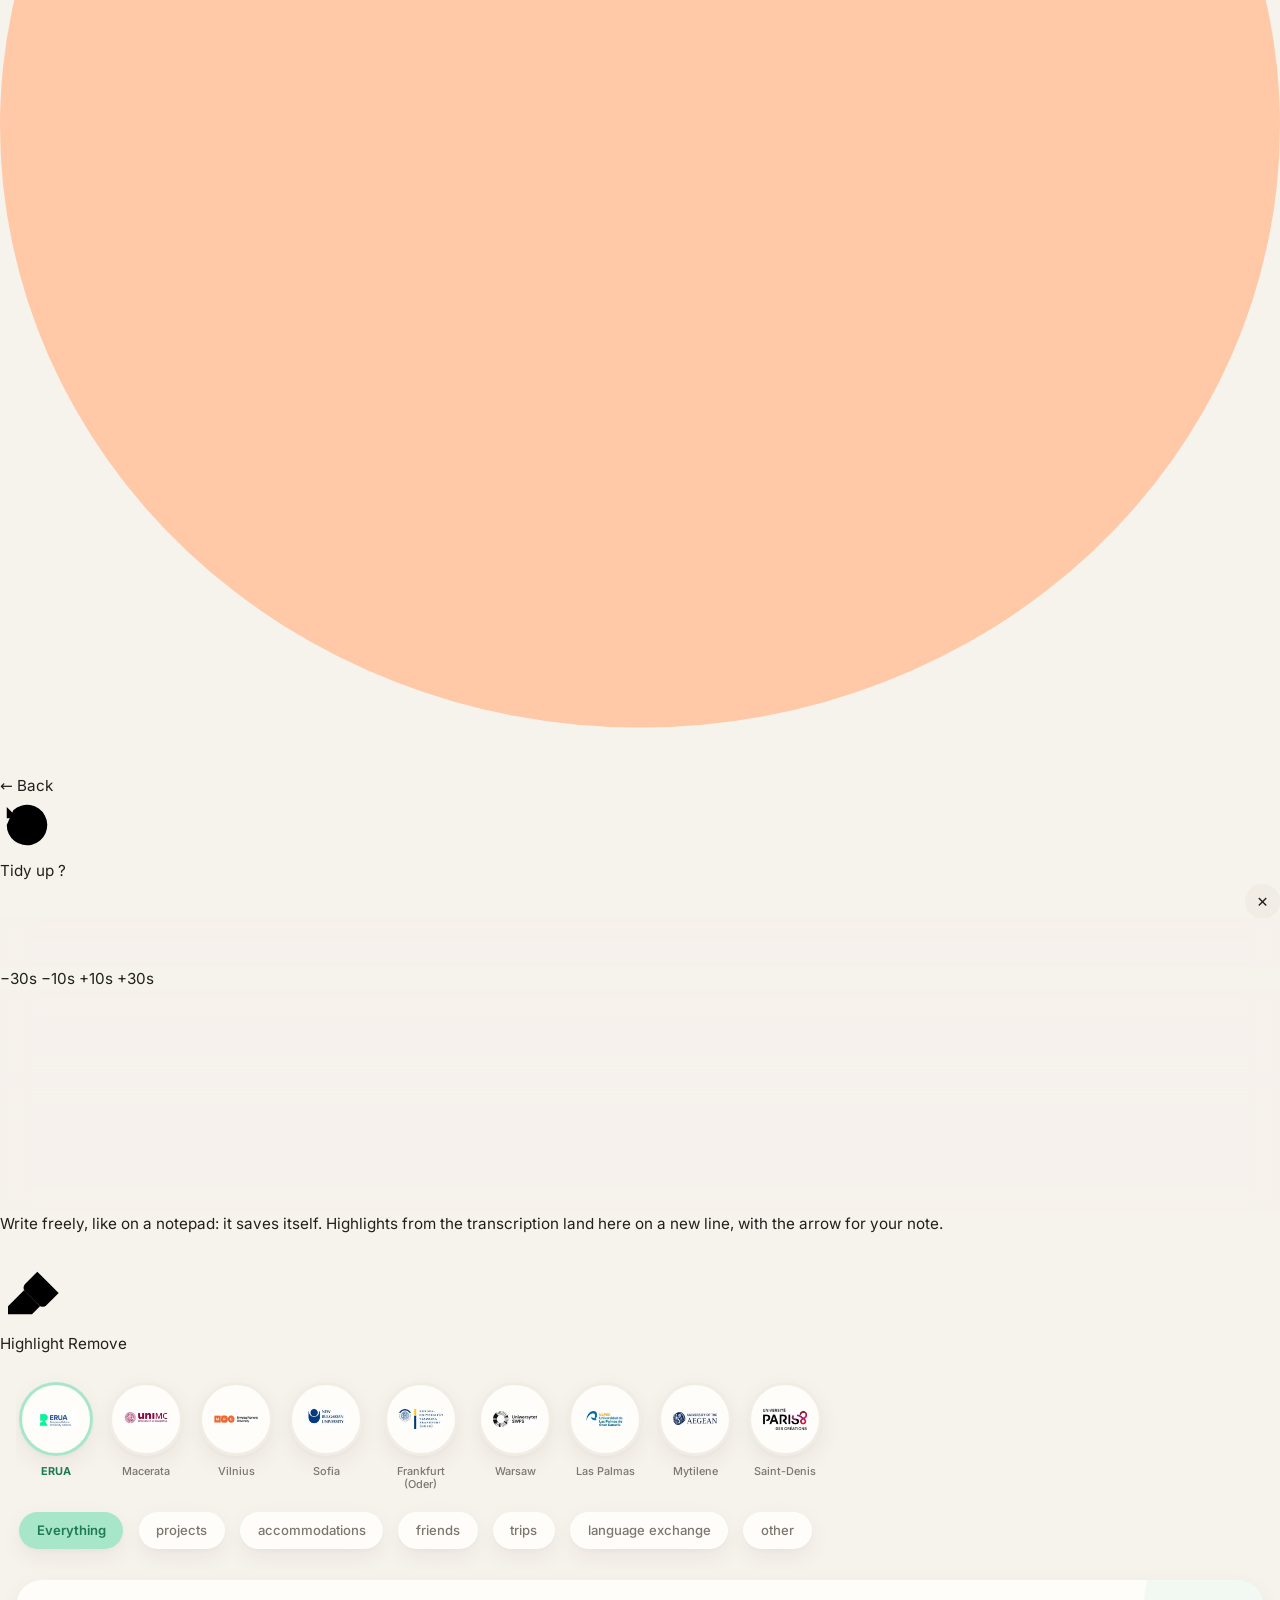
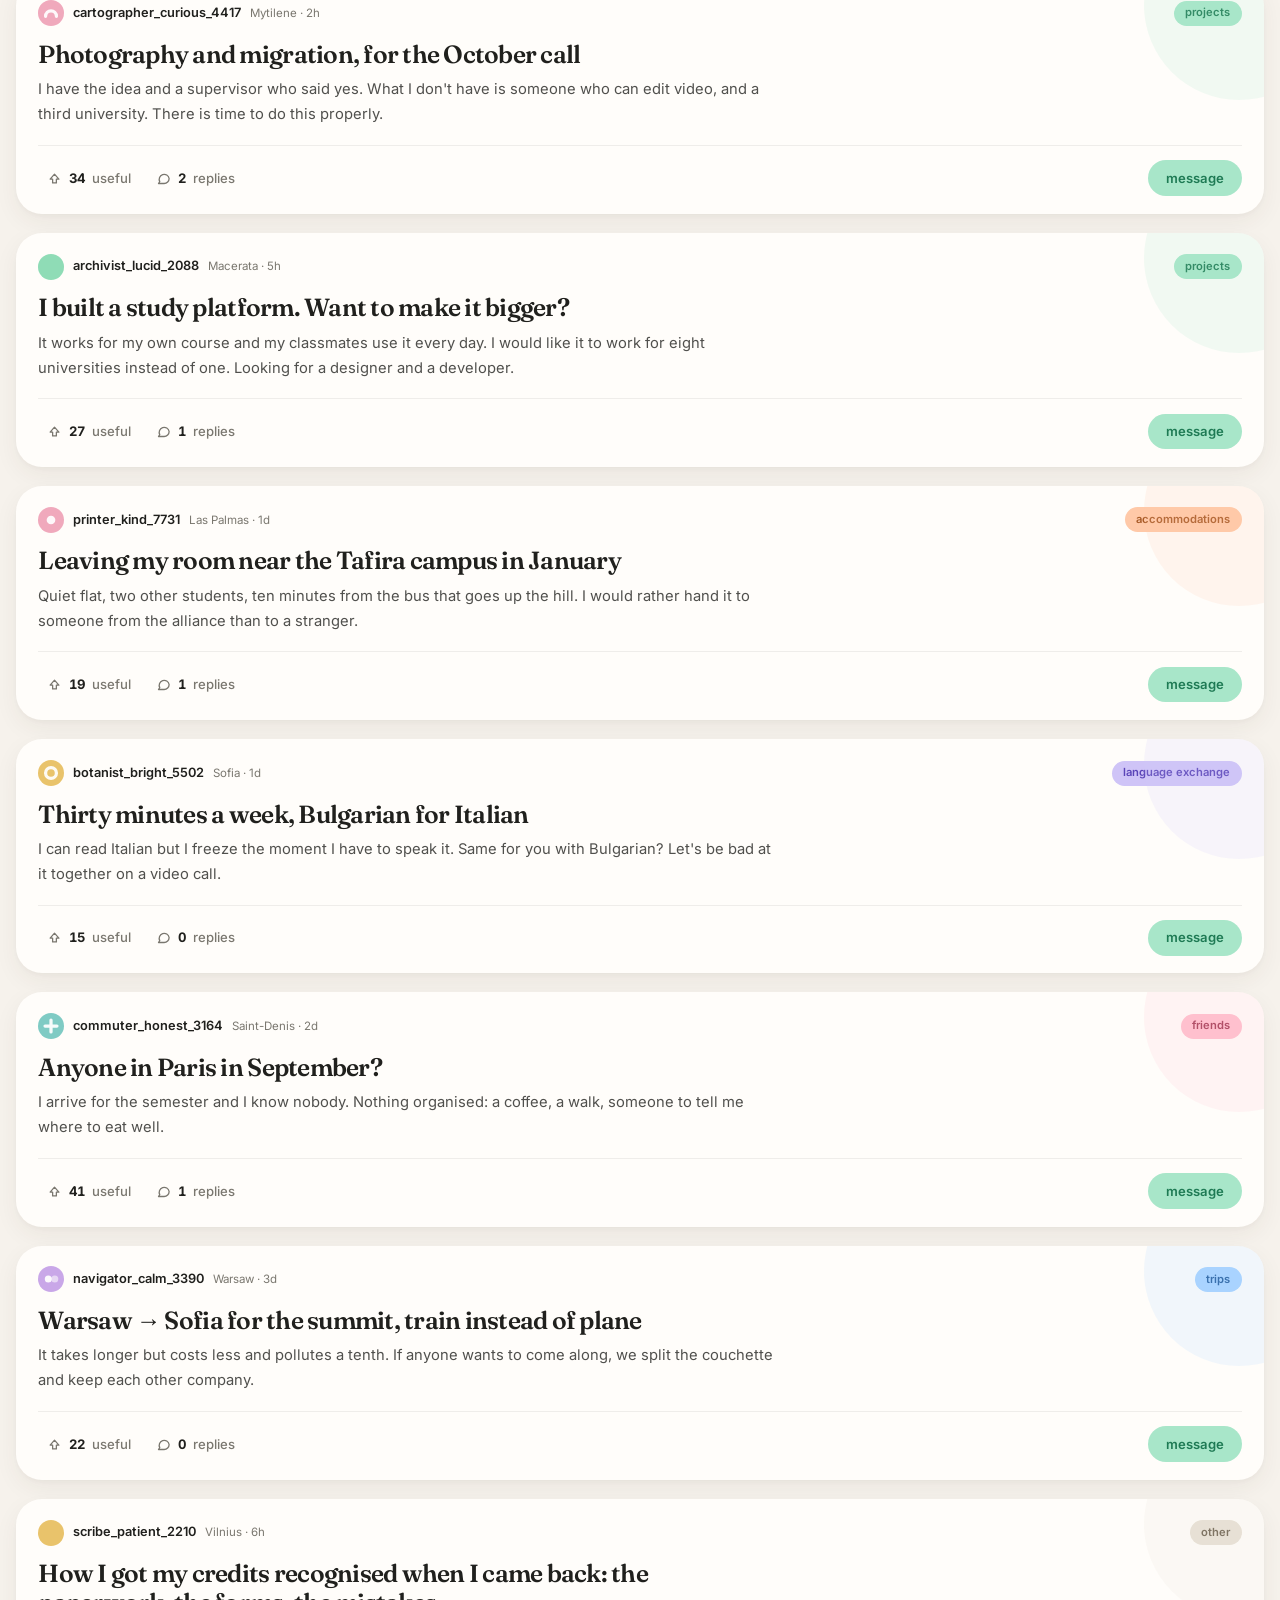
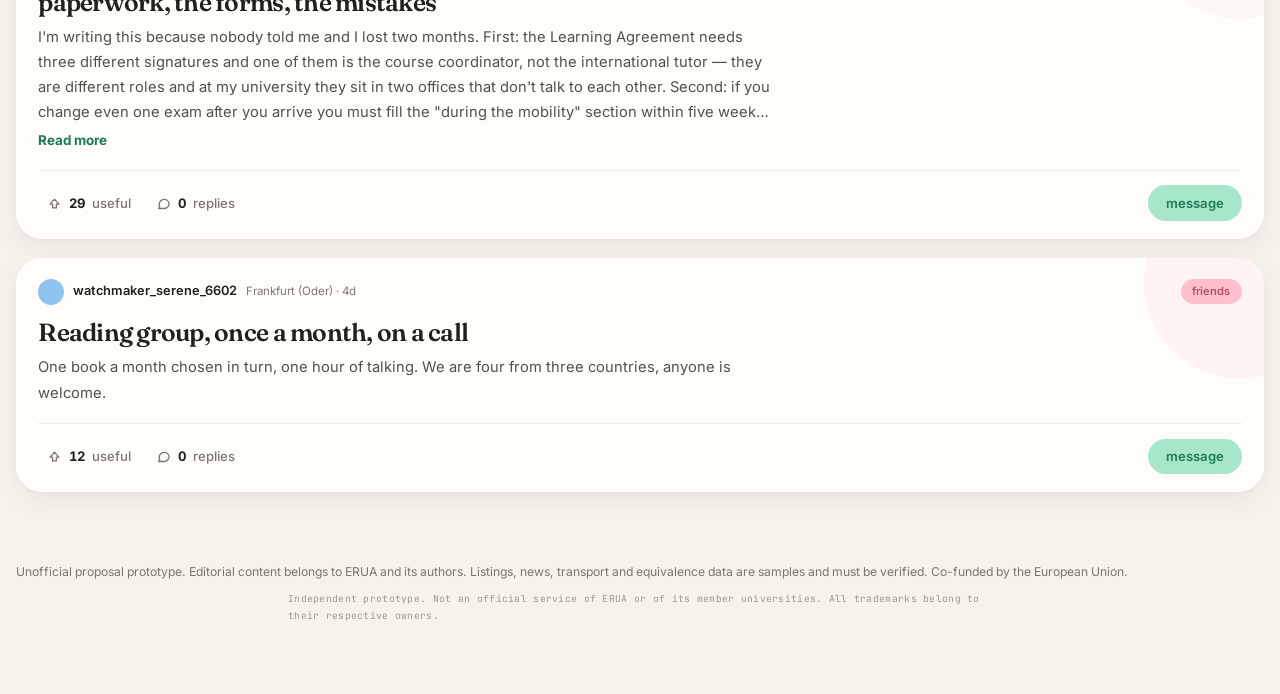
==== commit b1abd6cc: "index.html — salvataggio automatico 01/09/2026 18:27" ====
--- a/index.html
+++ b/index.html
@@ -353,14 +353,44 @@
 <!-- ============ SOCIAL ============ -->
 <section class="pannello attivo" id="p-social" role="tabpanel">
 
+  <!-- GLI SCHELETRI DI QUESTA SEZIONE SONO SCRITTI QUI DENTRO, A MANO.
+
+       Nelle altre sezioni li dipinge `moduli/navigazione.js` appena si
+       entra, e va benissimo: quando ci si entra, il codice gira già da
+       un pezzo. Ma sulla piazza non si entra — ci si arriva aprendo il
+       sito, e in quel momento JavaScript non ha ancora fatto niente.
+       Questi tre contenitori restavano vuoti per tutto il tempo che
+       serve alla pagina a leggere dieci fogli di stile e a mettere
+       insieme i moduli: schermo bianco, senza nemmeno un segno che
+       qualcosa stia arrivando.
+
+       Il vuoto, per chi guarda, è indistinguibile da un guasto: uno
+       pensa che il sito sia rotto e se ne va prima che i dati arrivino.
+       Scritti qui compaiono col primo disegno della pagina, senza
+       aspettare niente e senza chiedere niente a nessuno.
+
+       Le forme sono le stesse che `scheletro()` produce in
+       `moduli/nucleo.js` — cerchi e righe — e le misure stanno in un
+       posto solo, `stile/base.css`. Quando i dati veri arrivano, il
+       disegno scrive sopra: non c'è niente da togliere.
+       Una prova nel collaudo controlla che le due forme restino uguali. -->
+
   <!-- gli atenei, come nel magazine -->
-  <div class="storie" id="sc-atenei" role="group" aria-label="Filter by university"></div>
+  <div class="storie" id="sc-atenei" role="group" aria-label="Filter by university">
+    <div class="scheletro sk-cerchi" aria-hidden="true"><span class="sk"></span><span class="sk"></span><span class="sk"></span><span class="sk"></span><span class="sk"></span><span class="sk"></span><span class="sk"></span><span class="sk"></span><span class="sk"></span></div>
+  </div>
 
   <!-- di cosa si parla -->
   <div class="fila sc-fila" id="sc-filtri" role="group" aria-label="Filter by topic"></div>
 
   <!-- i post -->
-  <div class="sc-lista" id="thread-lista"></div>
+  <div class="sc-lista" id="thread-lista">
+    <div class="scheletro sk-riga" aria-hidden="true"><span class="sk quad"></span><div class="corpo"><span class="sk tit"></span><span class="sk riga"></span><span class="sk corta"></span></div></div>
+    <div class="scheletro sk-riga" aria-hidden="true"><span class="sk quad"></span><div class="corpo"><span class="sk tit"></span><span class="sk riga"></span><span class="sk corta"></span></div></div>
+    <div class="scheletro sk-riga" aria-hidden="true"><span class="sk quad"></span><div class="corpo"><span class="sk tit"></span><span class="sk riga"></span><span class="sk corta"></span></div></div>
+    <div class="scheletro sk-riga" aria-hidden="true"><span class="sk quad"></span><div class="corpo"><span class="sk tit"></span><span class="sk riga"></span><span class="sk corta"></span></div></div>
+    <div class="scheletro sk-riga" aria-hidden="true"><span class="sk quad"></span><div class="corpo"><span class="sk tit"></span><span class="sk riga"></span><span class="sk corta"></span></div></div>
+  </div>
 
   <button class="sc-piu" id="btn-apri-scrivi"><svg viewBox="0 0 24 24" width="17" height="17" fill="none" stroke="currentColor" stroke-width="2" stroke-linecap="round"><path d="M12 5v14M5 12h14"/></svg><span translate="no" data-i18n="New post">New post</span></button>
 
--- a/stile/base.css
+++ b/stile/base.css
@@ -309,6 +309,14 @@
   display:flex;gap:.95rem;align-items:center;padding:1rem 1.1rem}
 .sk-riga .sk.quad{width:52px;height:52px;border-radius:50%;flex:0 0 auto}
 .sk-riga .corpo{flex:1;display:flex;flex-direction:column;gap:.5rem;min-width:0}
+/* Le misure delle tre barrette stavano scritte a mano dentro
+   `moduli/nucleo.js`, in attributi `style=`. Da quando lo stesso
+   scheletro è scritto anche dentro `index.html` — per farlo comparire
+   prima che JavaScript parta — le copie sono due, e due copie di una
+   misura divergono sempre. Qui è una sola, e vale per entrambe. */
+.sk-riga .sk.tit{height:1.05rem;width:70%}
+.sk-riga .sk.riga{height:.75rem}
+.sk-riga .sk.corta{height:.75rem;width:38%}
 
 /* i cerchi degli atenei in cima alle sezioni */
 .sk-cerchi{display:flex;gap:1.1rem;padding:.2rem 0 .4rem}
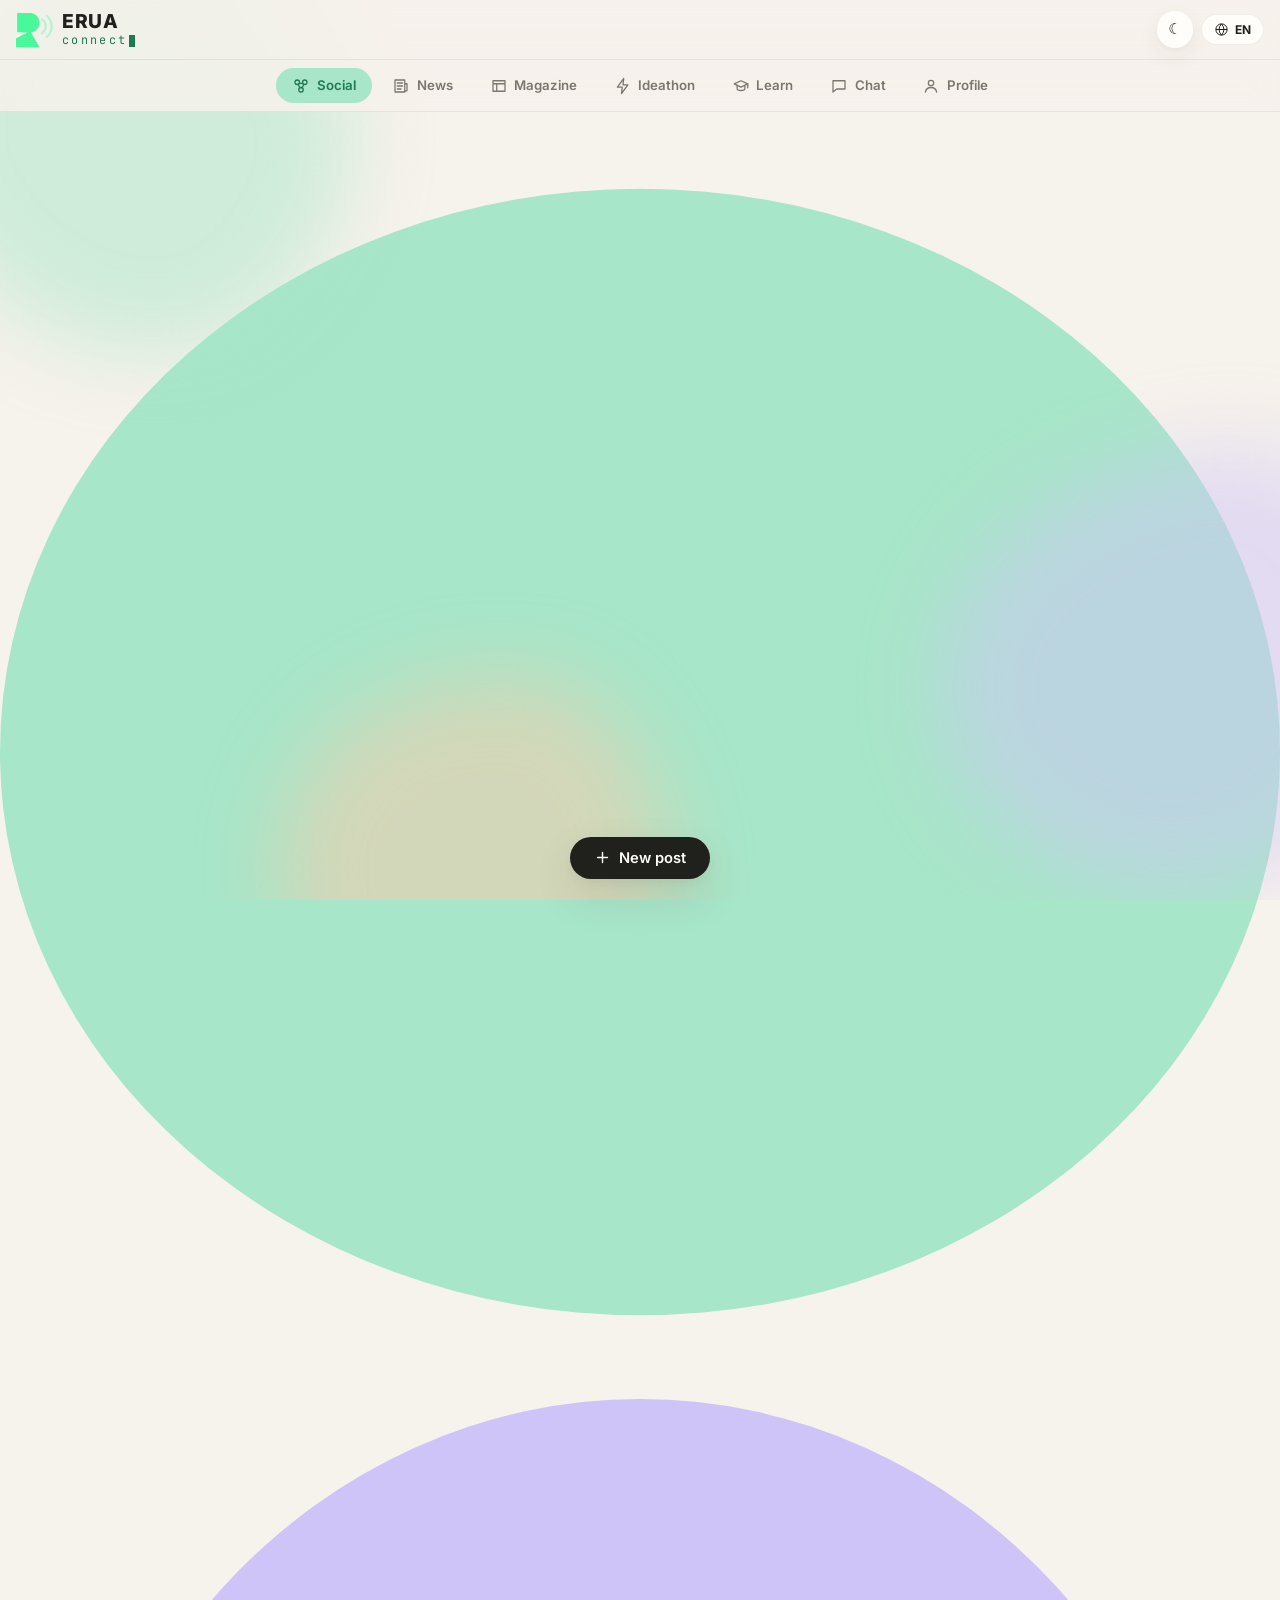
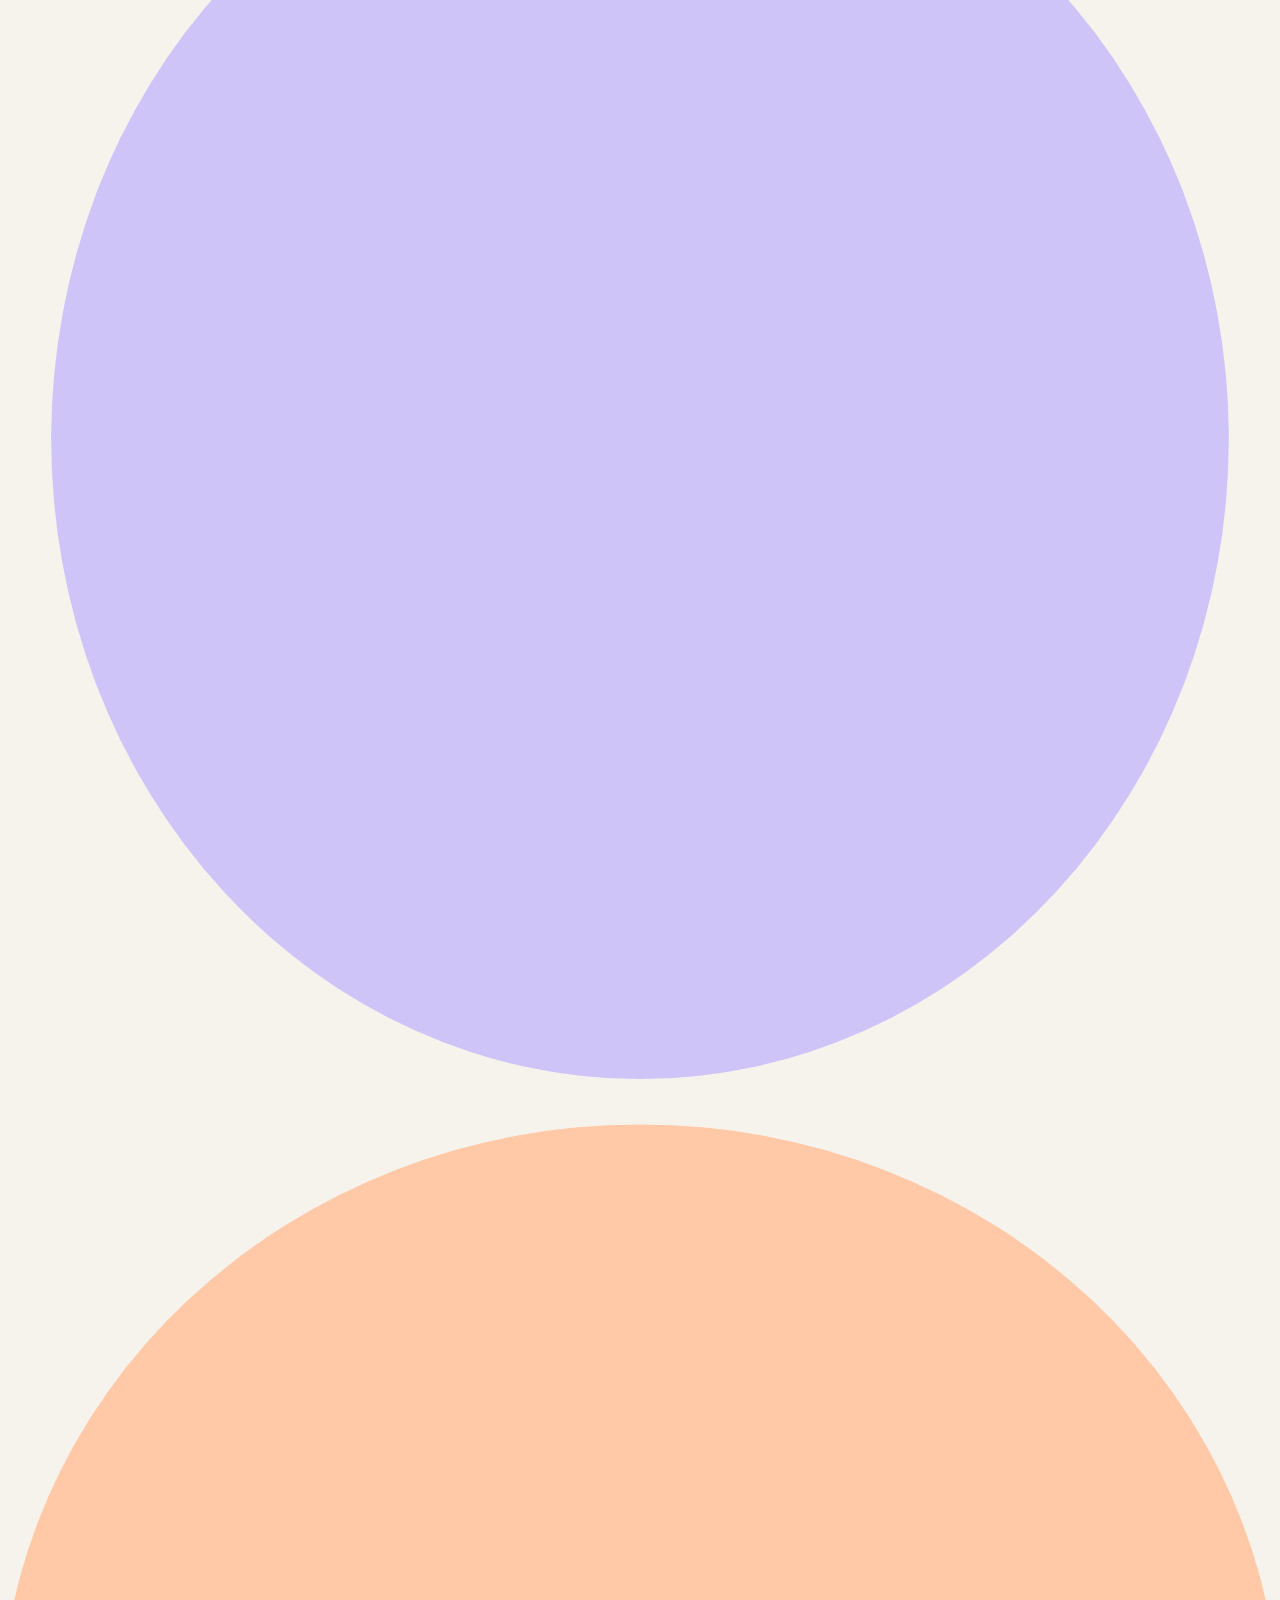
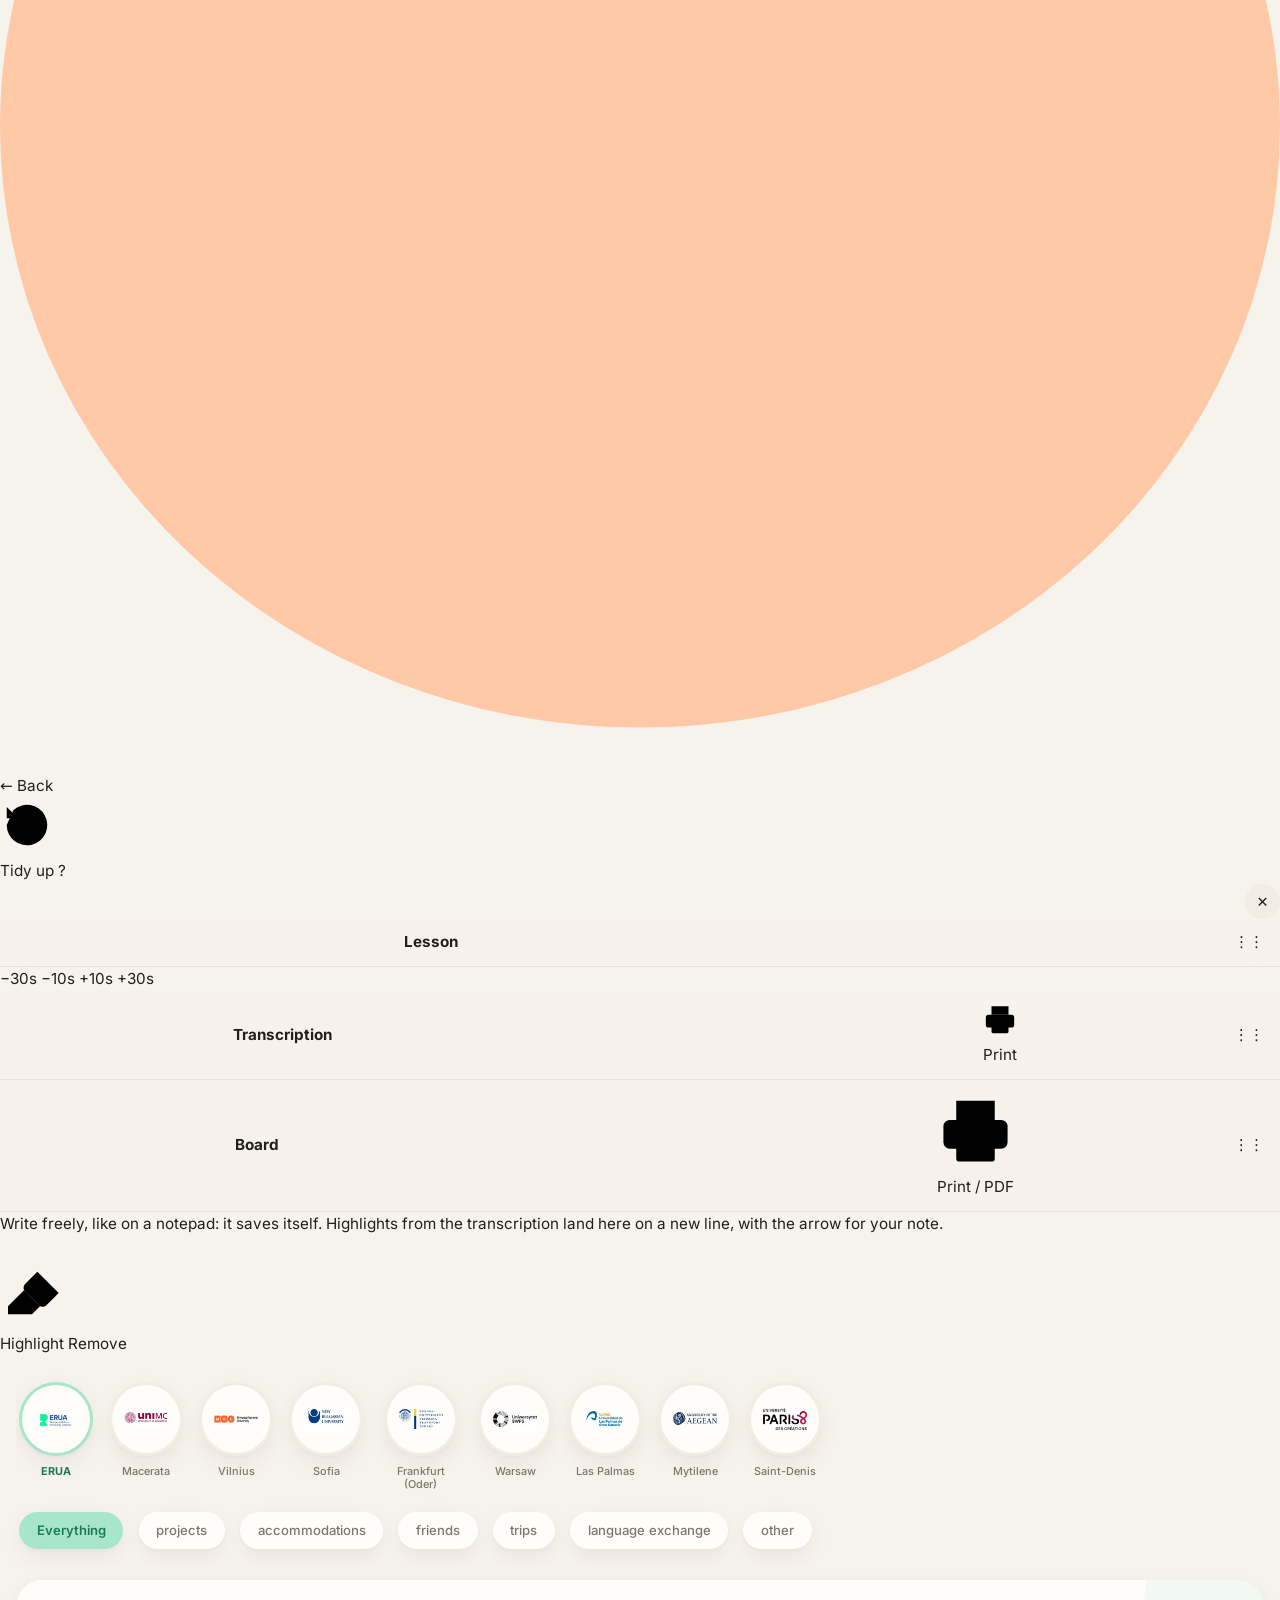
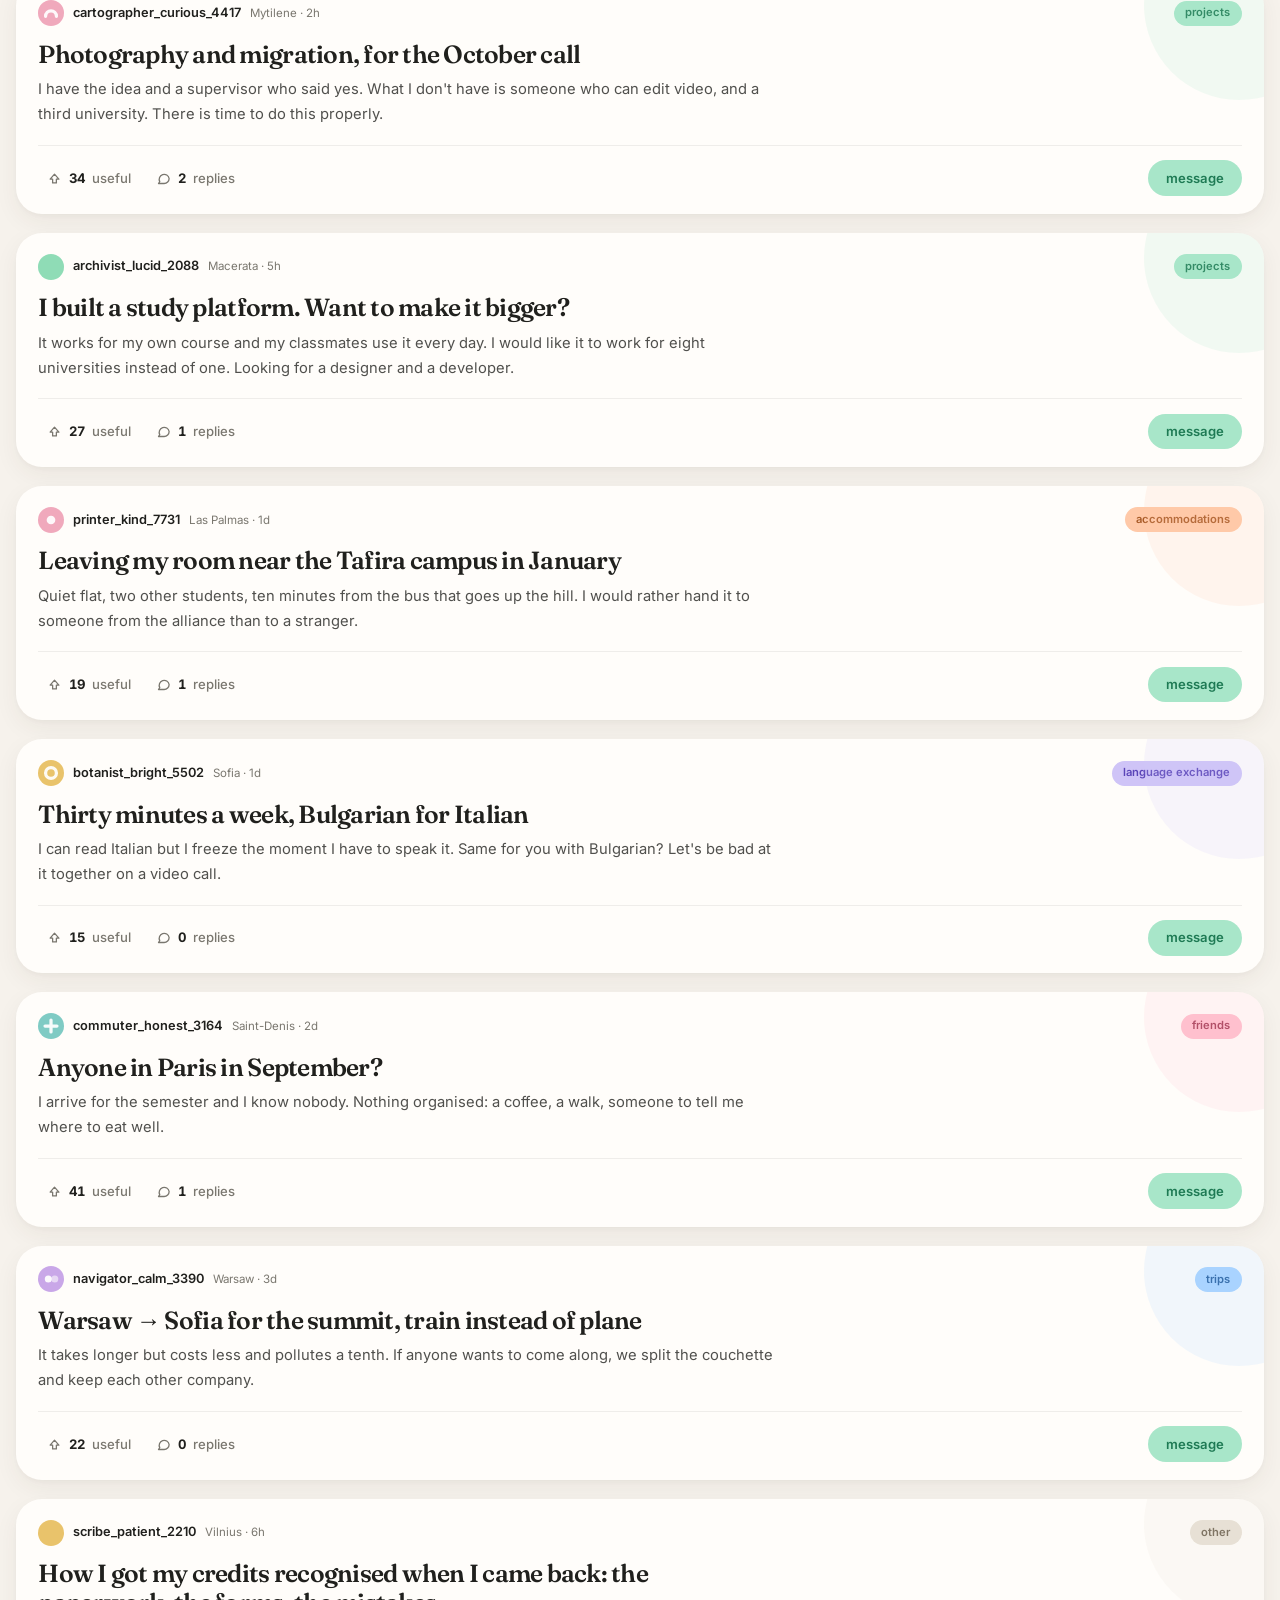
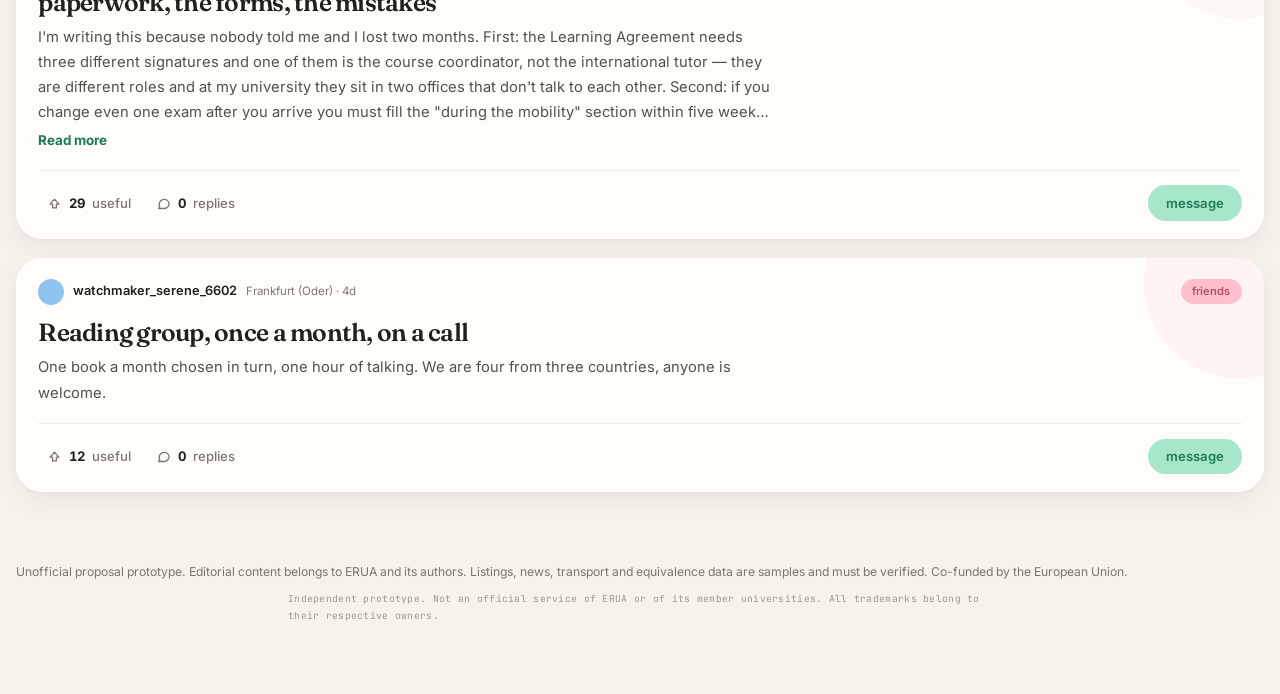
==== commit 9f8c87af: "index.html — salvataggio automatico 01/09/2026 19:23 (+1 di corredo)" ====
--- a/index.html
+++ b/index.html
@@ -8,6 +8,12 @@
 <!-- fine CSP generata -->
 <meta name="viewport" content="width=device-width, initial-scale=1.0">
 <title>Catch-Up · ERUA</title>
+
+<!-- Senza questa riga il browser chiede `/favicon.ico` da sé, a ogni
+     visita, e si prende un 404: una richiesta in più in gara con quelle
+     che servono, e una riga rossa nella console che copre le altre.
+     Il simbolo c'è già ed è nostro — nessun file nuovo da aggiungere. -->
+<link rel="icon" href="immagini/loghi/simbolo.webp" type="image/webp">
 
 <!-- ERUA connect — struttura della pagina.
      Qui dentro c'è solo il markup: lo stile sta in `stile/`, il codice in
--- a/stile/base.css
+++ b/stile/base.css
@@ -215,6 +215,38 @@
    ma il gesto che finisce dove non doveva. */
 .storie,.chips,nav.tabs{overscroll-behavior-x:contain}
 
+/* L'AULA STA CHIUSA ANCHE QUANDO IL SUO FOGLIO NON È ARRIVATO
+   ============================================================
+   `#st-aula` è scritta dentro `index.html` (riga 277) e la nasconde
+   `stile/aula.css` — che però dal 16/08 si carica **solo quando si
+   entra in una lezione**, per non far pesare 31 KB su chi in un'aula
+   non entra mai.
+
+   Le due decisioni, prese separatamente, erano giuste tutt'e due.
+   Insieme facevano questo: finché nessuno apriva un'aula, l'aula
+   restava **aperta** in mezzo alla pagina, alta 4828 pixel, coi due
+   disegni del tutorial spalmati a 1440×1440 — e spingeva tutte le
+   sezioni sotto cinquemila pixel più giù. Chi apriva il sito vedeva
+   una forma verde enorme e sotto il vuoto: i contenuti c'erano, ma
+   fuori schermo. Sembrava «non carica», ed era «non ci arrivi».
+
+   Perché nessuno se n'era accorto: chi entra una volta in un'aula si
+   porta dietro `aula.css` per tutta la visita, e da quel momento il
+   sito è a posto. Il guasto si vedeva **solo alla prima apertura**, e
+   spariva appena si andava a guardare.
+
+   Da qui la regola: quello che nasconde una cosa non può stare in un
+   foglio che arriva dopo. `display:none` è una condizione di partenza,
+   non un effetto. Il foglio dell'aula continua a portarsi il resto —
+   posizione, fondo, disposizione — e `.st-aula.on` lo riapre quando
+   serve, perché ha specificità maggiore e vince comunque. */
+   `.ev-float` è il secondo caso, ed è stata la prova stessa a trovarlo
+   dopo che il primo era stato corretto: sta anch'essa in `index.html`
+   (riga 338) e anch'essa la nascondeva solo il foglio dell'aula. È il
+   motivo per cui la prova cerca la **categoria** invece del singolo
+   nome — cercare `#st-aula` avrebbe chiuso un caso e lasciato l'altro. */
+.st-aula,.ev-float{display:none}
+
 /* PANNELLI */
 .pannello{display:none;max-width:1600px;margin:0 auto;padding:1.1rem 1rem 3rem}
 .pannello.attivo{display:block;animation:entra .18s ease}
--- a/stile/didattica.css
+++ b/stile/didattica.css
@@ -68,7 +68,28 @@
 .st-dive .kick{font-family:var(--font-mono);font-size:.58rem;letter-spacing:.18em;text-transform:uppercase;color:var(--pesca-s)}
 .st-dive .tit{font-family:var(--font-display);font-weight:600;font-size:1rem;letter-spacing:-.015em;line-height:1.3;
   margin:.18rem 0 .08rem;overflow:hidden;text-overflow:ellipsis;display:-webkit-box;-webkit-line-clamp:2;-webkit-box-orient:vertical}
-.st-dive .sub{font-size:.78rem;color:var(--testo2);white-space:nowrap;overflow:hidden;text-overflow:ellipsis}
+/* `display:block` non è decorazione: senza, le altre tre dichiarazioni
+   di questa riga non fanno niente.
+
+   Il markup qui è uno `<span>`, quindi inline — e su una scatola inline
+   `overflow` e `text-overflow` **si ignorano**, perché una riga di testo
+   non ha un riquadro proprio da ritagliare. Restava attivo solo
+   `white-space:nowrap`: il testo correva dritto fino a 357 pixel dentro
+   un contenitore da 134, sfondava la scheda e portava la larghezza della
+   pagina a 478 su uno schermo da 360.
+
+   Da lì il sintomo che sembrava tutt'altro: su telefono la pagina si
+   poteva trascinare di lato, e trascinandola la testata — che è
+   appiccicata in alto e larga quanto la finestra, non quanto il
+   documento — scorreva via lasciando il vuoto a destra. Sembrava «il
+   sito è tagliato male», ed era una riga di testo che non andava a capo
+   in una scheda dei corsi.
+
+   Vale la regola generale: i puntini di sospensione hanno bisogno di
+   una scatola. Se l'elemento è inline, `nowrap` da solo non ritaglia —
+   sfonda. */
+.st-dive .sub{display:block;font-size:.78rem;color:var(--testo2);
+  white-space:nowrap;overflow:hidden;text-overflow:ellipsis}
 .st-dive .d{font-family:var(--font-mono);font-size:.66rem;color:var(--testo2);flex:0 0 auto;
   border:1px solid var(--bordo2);border-radius:99px;padding:.28rem .6rem}
 
